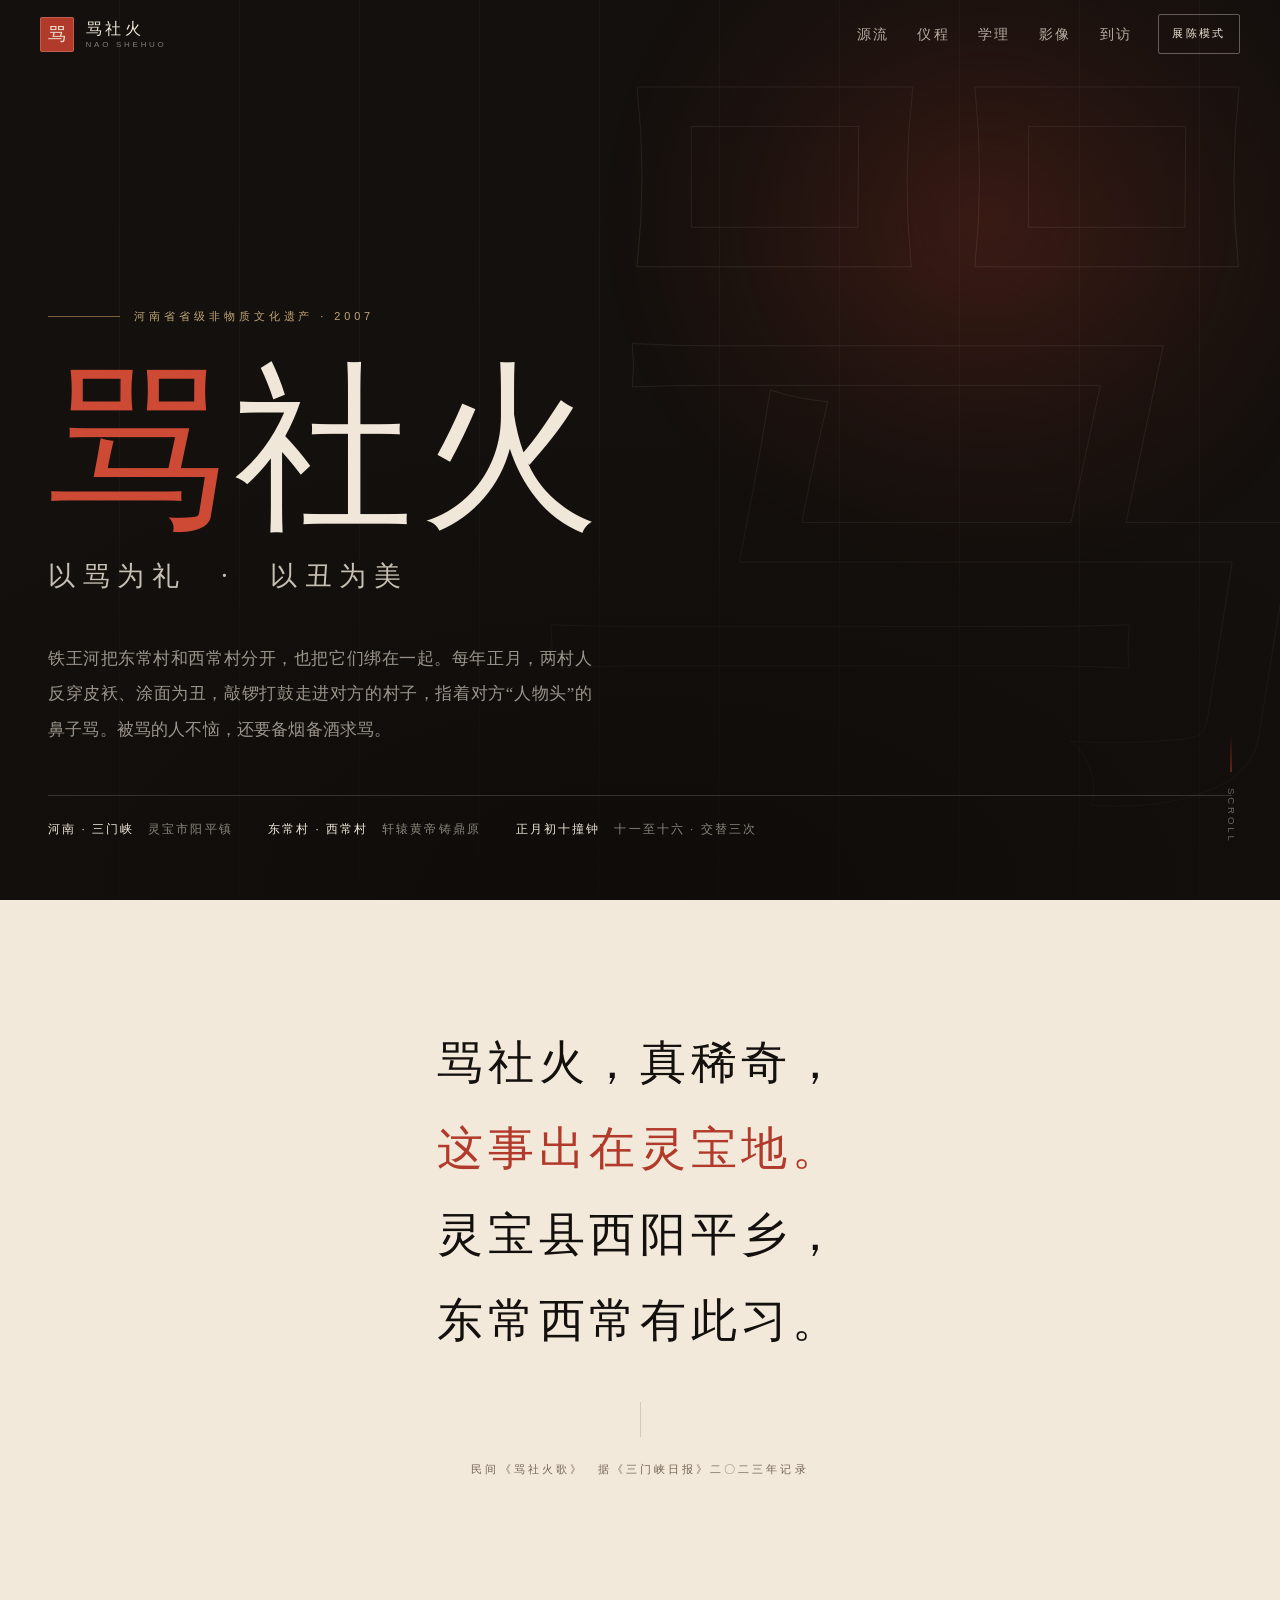
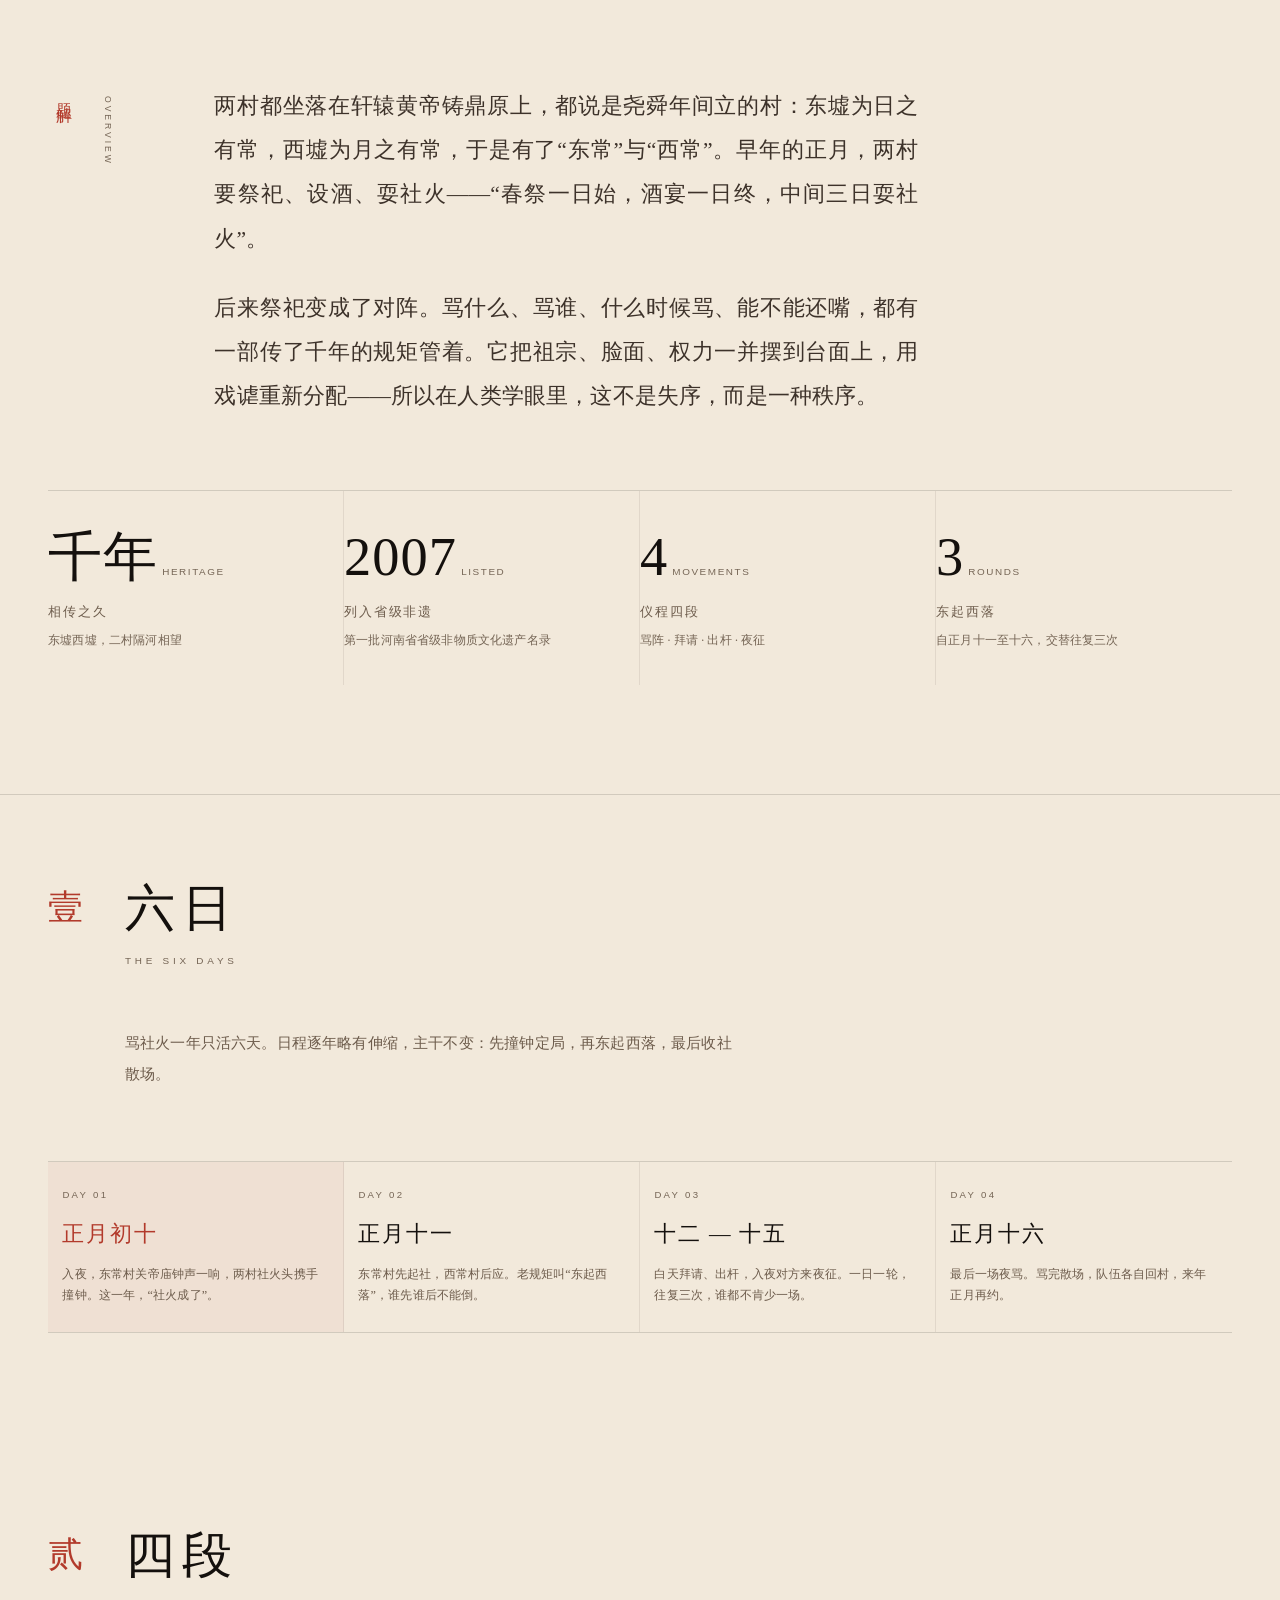
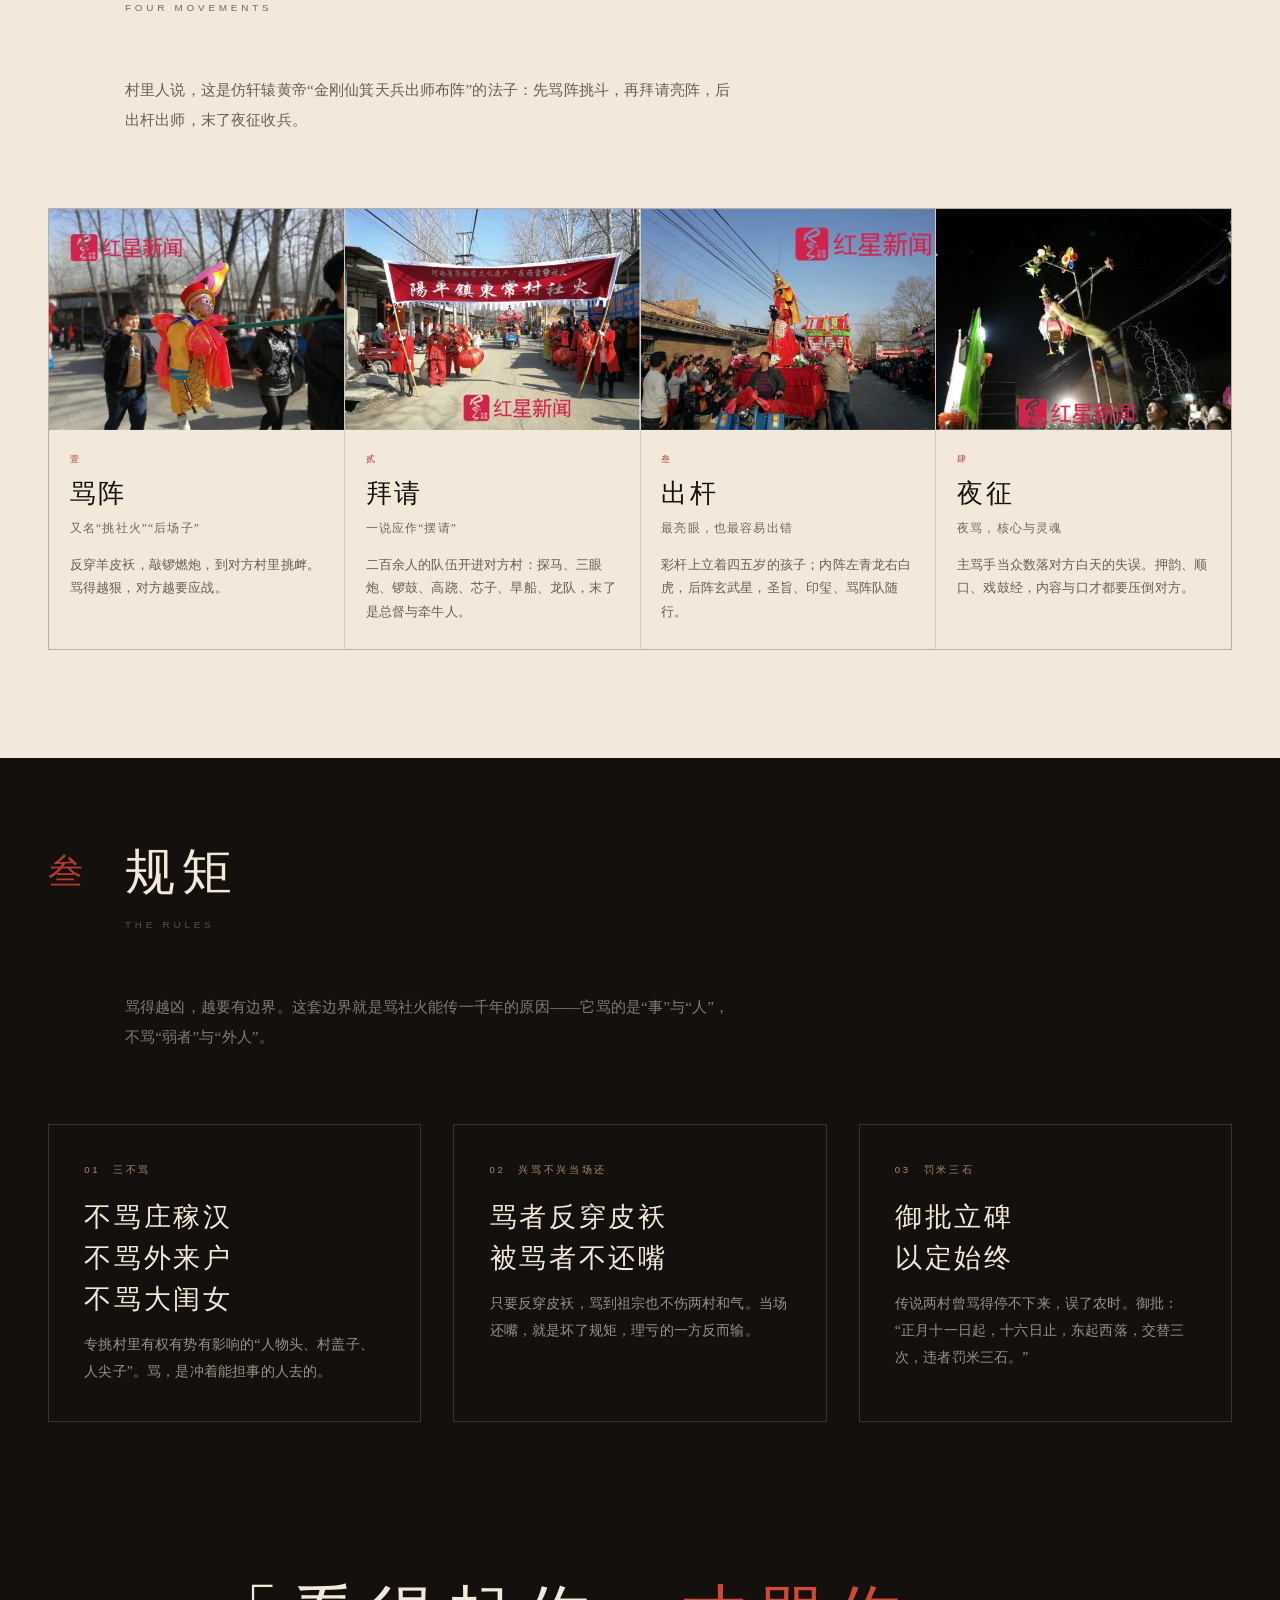
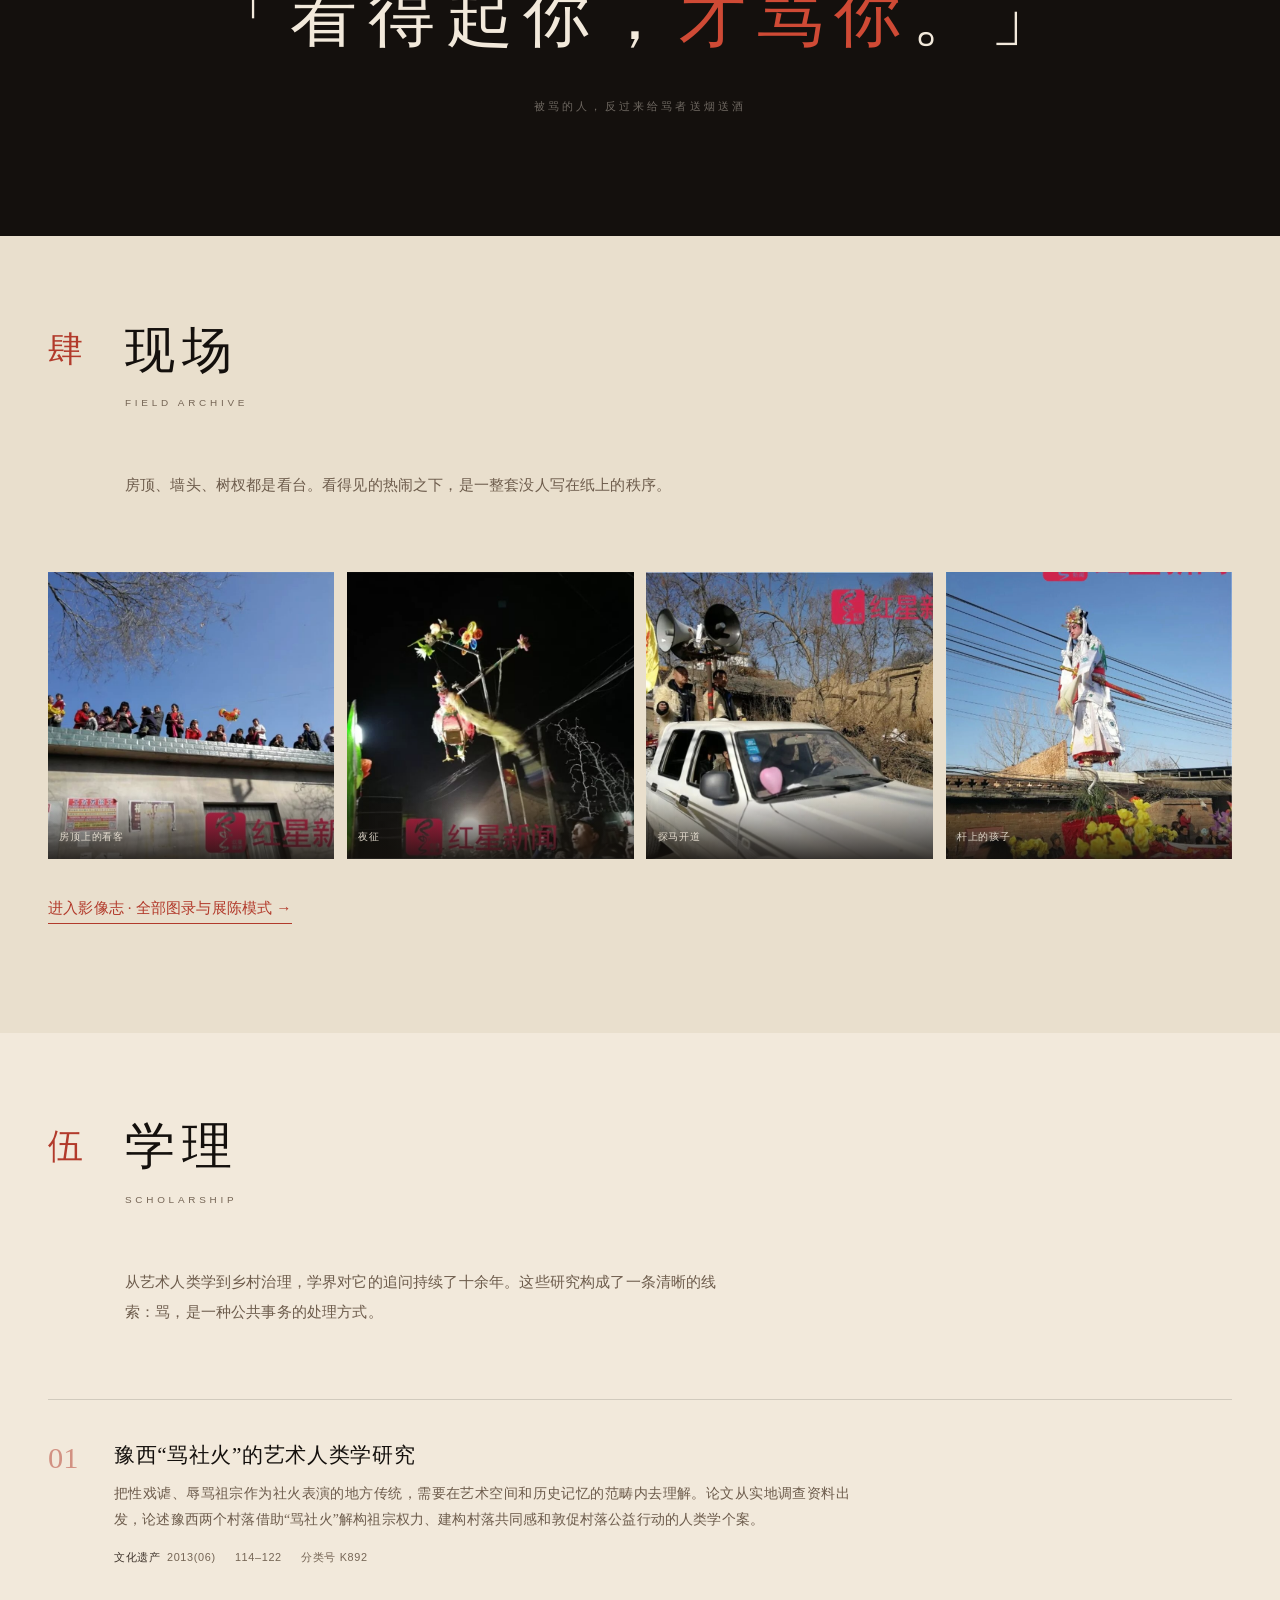
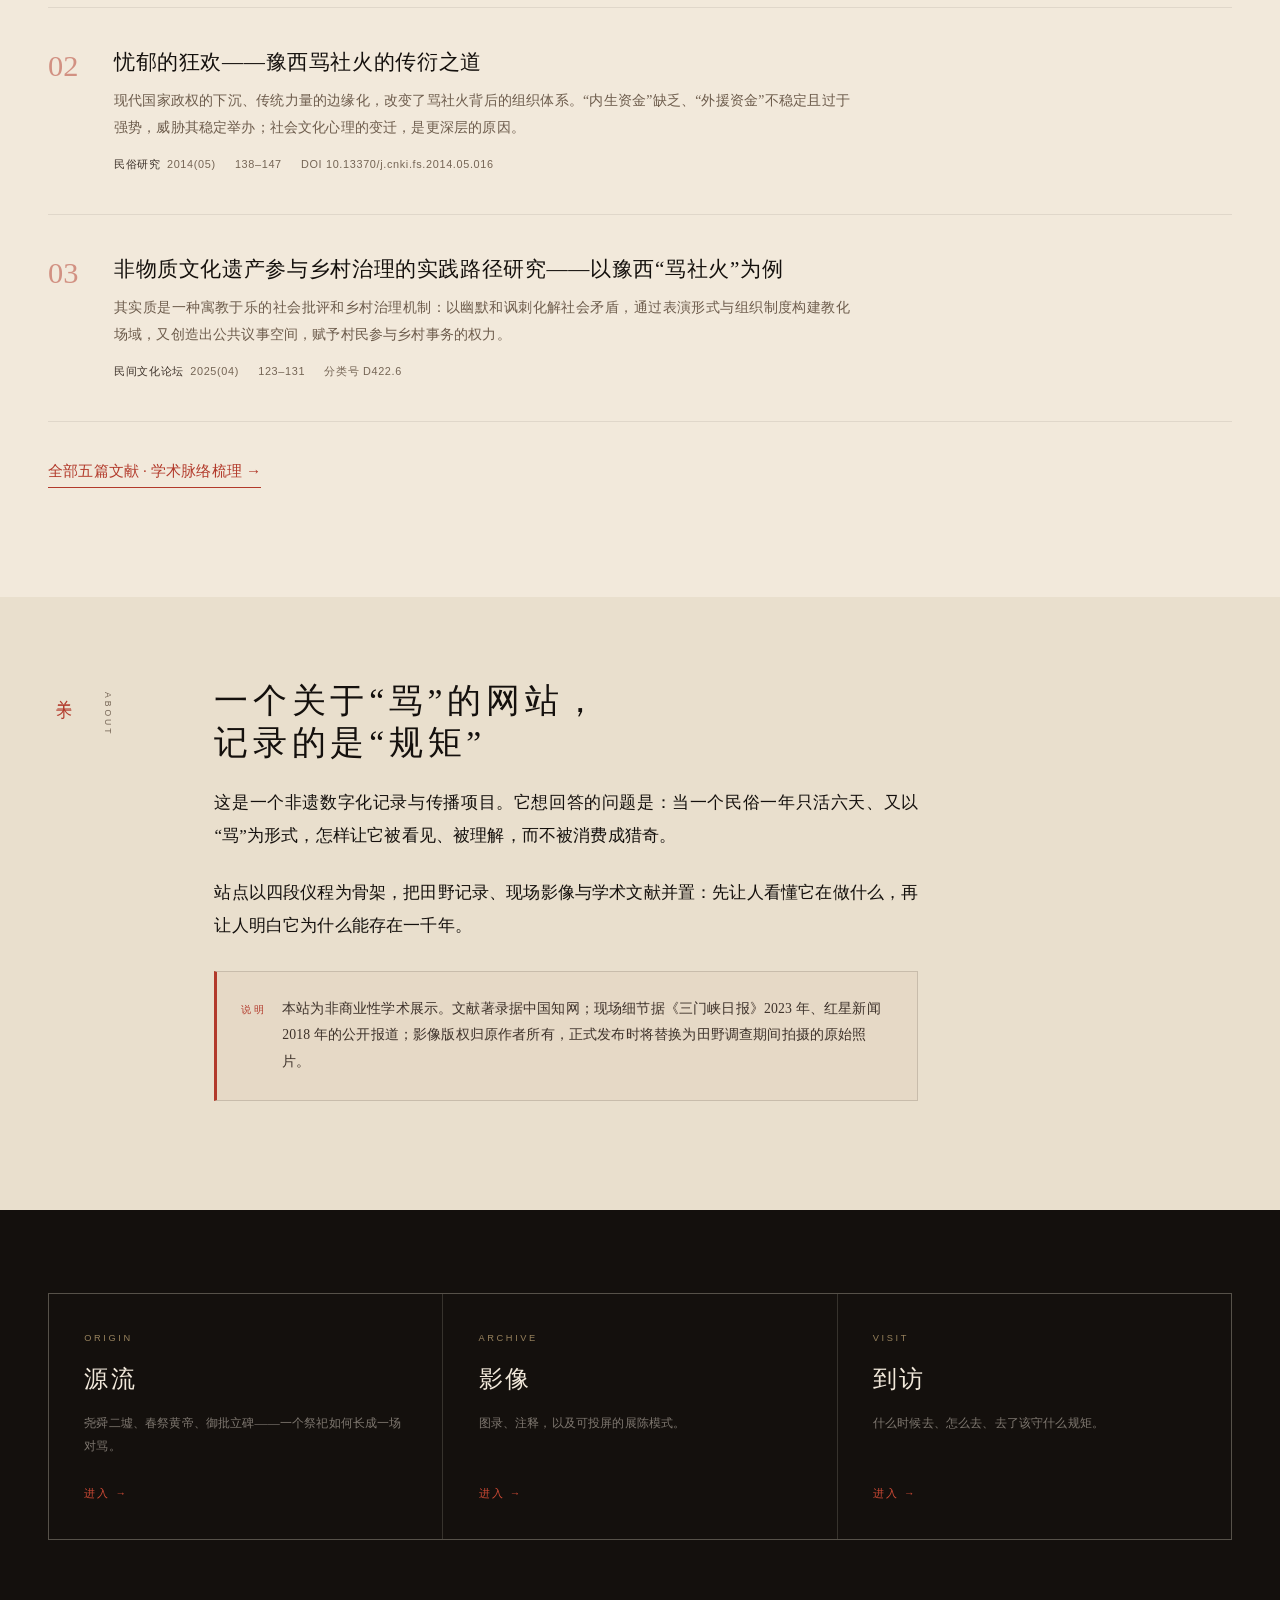
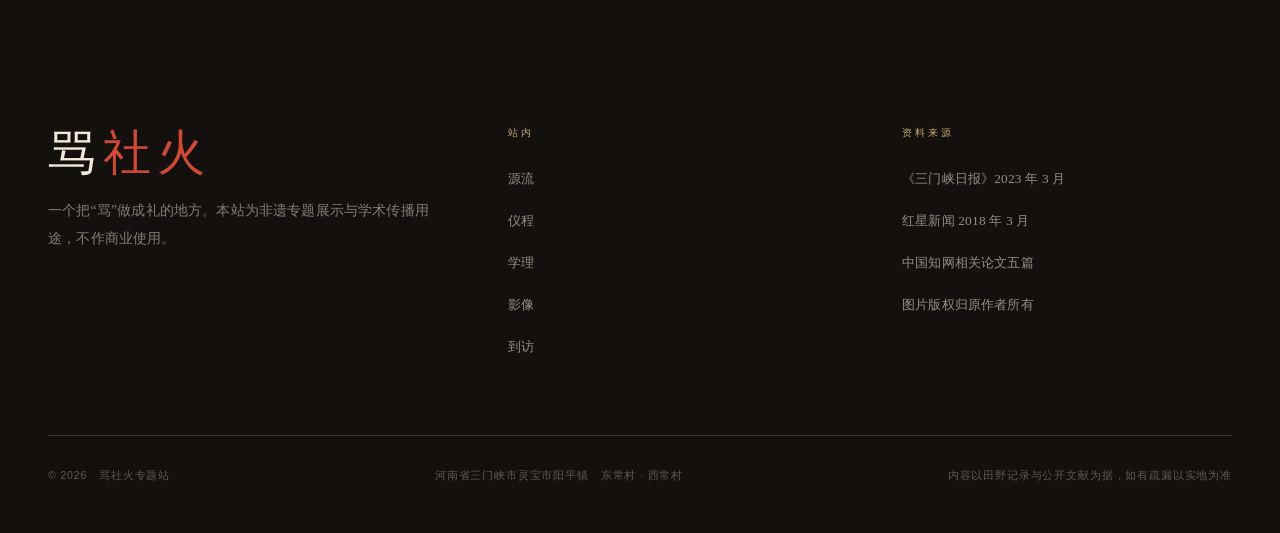
==== index.html @ fbd59116 "初始化：骂社火专题站 六页结构（首页 / 源流 / 仪程 / 学理 / 影像 / 到访）+ 展陈模式（全屏轮播投屏）。 纯静态，无构建依赖，双击 index.html 即可打开。" ====
<!DOCTYPE html>
<html lang="zh-CN">
<head>
<meta charset="UTF-8">
<meta name="viewport" content="width=device-width, initial-scale=1">
<title>骂社火 · 豫西非遗专题　|　河南灵宝　东常村 · 西常村</title>
<meta name="description" content="骂社火，流传于河南省三门峡市灵宝市阳平镇东常村、西常村的元宵社火奇俗，2007 年列入第一批河南省省级非物质文化遗产名录。以骂阵、拜请、出杆、夜征四段仪程，以骂为礼，以丑为美。">
<meta name="keywords" content="骂社火,东西常骂社火,灵宝,三门峡,社火,非物质文化遗产,东常村,西常村">
<link rel="icon" href="data:image/svg+xml,%3Csvg xmlns='http://www.w3.org/2000/svg' viewBox='0 0 64 64'%3E%3Crect width='64' height='64' fill='%23b23a2b'/%3E%3Ctext x='32' y='45' font-size='40' text-anchor='middle' fill='%23f2e9db' font-family='serif'%3E骂%3C/text%3E%3C/svg%3E">
<link rel="stylesheet" href="assets/css/main.css">
</head>
<body>

<div class="progress"></div>

<header class="nav" id="nav">
  <a class="nav__brand" href="index.html" aria-label="骂社火　首页">
    <span class="seal" aria-hidden="true">骂</span>
    <span class="nav__name">骂社火<em>NAO SHEHUO</em></span>
  </a>
  <nav class="nav__links" aria-label="主导航">
    <a href="origin.html">源流</a>
    <a href="ritual.html">仪程</a>
    <a href="research.html">学理</a>
    <a href="gallery.html">影像</a>
    <a href="visit.html">到访</a>
  </nav>
  <button class="nav__exhibit" type="button" data-exhibit-open>展陈模式</button>
  <button class="nav__toggle" type="button" aria-label="打开菜单"><span></span><span></span></button>
</header>

<div class="menu" aria-label="移动导航">
  <a href="index.html">首页<small>HOME</small></a>
  <a href="origin.html">源流<small>ORIGIN</small></a>
  <a href="ritual.html">仪程<small>RITUAL</small></a>
  <a href="research.html">学理<small>RESEARCH</small></a>
  <a href="gallery.html">影像<small>ARCHIVE</small></a>
  <a href="visit.html">到访<small>VISIT</small></a>
</div>

<!-- ==================================== 封面 ==================================== -->
<section class="hero">
  <div class="hero__ghost" aria-hidden="true">骂</div>
  <div class="hero__glow" aria-hidden="true"></div>
  <div class="hero__grain" aria-hidden="true"></div>

  <div class="hero__inner">
    <p class="hero__kicker">河南省省级非物质文化遗产 · 2007</p>
    <h1 class="hero__title"><span>骂</span><span>社火</span></h1>
    <p class="hero__sub">以骂为礼　·　以丑为美</p>
    <p class="hero__desc">铁王河把东常村和西常村分开，也把它们绑在一起。每年正月，两村人反穿皮袄、涂面为丑，敲锣打鼓走进对方的村子，指着对方“人物头”的鼻子骂。被骂的人不恼，还要备烟备酒求骂。</p>
    <div class="hero__meta">
      <span><b>河南 · 三门峡</b>　灵宝市阳平镇</span>
      <span><b>东常村 · 西常村</b>　轩辕黄帝铸鼎原</span>
      <span><b>正月初十撞钟</b>　十一至十六 · 交替三次</span>
    </div>
  </div>

  <div class="hero__scroll" aria-hidden="true">SCROLL</div>
</section>

<!-- ==================================== 题解 ==================================== -->
<section class="section section--tight" aria-label="题解">
  <div class="wrap wrap--narrow">
    <div class="quote" data-reveal>
      <p class="quote__text">
        <span>骂社火，真稀奇，</span>
        <span>这事出在灵宝地。</span>
        <span>灵宝县西阳平乡，</span>
        <span>东常西常有此习。</span>
      </p>
      <p class="quote__src">民间《骂社火歌》　据《三门峡日报》二〇二三年记录</p>
    </div>
  </div>
</section>

<!-- ==================================== 概览 ==================================== -->
<section class="section" aria-labelledby="s-overview">
  <div class="wrap">
    <div class="rail" data-reveal>
      <div class="rail__side">
        <span class="rail__label">题解</span>
        <span class="rail__en">OVERVIEW</span>
      </div>
      <div class="rail__body">
        <p class="lede">两村都坐落在轩辕黄帝铸鼎原上，都说是尧舜年间立的村：东墟为日之有常，西墟为月之有常，于是有了“东常”与“西常”。早年的正月，两村要祭祀、设酒、耍社火——“春祭一日始，酒宴一日终，中间三日耍社火”。</p>
        <p class="lede">后来祭祀变成了对阵。骂什么、骂谁、什么时候骂、能不能还嘴，都有一部传了千年的规矩管着。它把祖宗、脸面、权力一并摆到台面上，用戏谑重新分配——所以在人类学眼里，这不是失序，而是一种秩序。</p>
      </div>
    </div>

    <div class="stats" data-reveal style="margin-top:clamp(3rem,6vw,4.5rem)">
      <div class="stat">
        <p class="stat__num">千年<small>HERITAGE</small></p>
        <p class="stat__label">相传之久</p>
        <p class="stat__note">东墟西墟，二村隔河相望</p>
      </div>
      <div class="stat">
        <p class="stat__num">2007<small>LISTED</small></p>
        <p class="stat__label">列入省级非遗</p>
        <p class="stat__note">第一批河南省省级非物质文化遗产名录</p>
      </div>
      <div class="stat">
        <p class="stat__num">4<small>MOVEMENTS</small></p>
        <p class="stat__label">仪程四段</p>
        <p class="stat__note">骂阵 · 拜请 · 出杆 · 夜征</p>
      </div>
      <div class="stat">
        <p class="stat__num">3<small>ROUNDS</small></p>
        <p class="stat__label">东起西落</p>
        <p class="stat__note">自正月十一至十六，交替往复三次</p>
      </div>
    </div>
  </div>
</section>

<!-- ==================================== 六日 ==================================== -->
<section class="section section--edge" aria-labelledby="s-days">
  <div class="wrap">
    <div class="sec-head" data-reveal>
      <span class="sec-head__num">壹</span>
      <div>
        <h2 class="sec-head__title" id="s-days">六日</h2>
        <p class="sec-head__en">The Six Days</p>
      </div>
      <p class="sec-head__note">骂社火一年只活六天。日程逐年略有伸缩，主干不变：先撞钟定局，再东起西落，最后收社散场。</p>
    </div>

    <div class="days days--4" data-reveal>
      <div class="day day--key">
        <p class="day__idx">DAY 01</p>
        <p class="day__name">正月初十</p>
        <p class="day__txt">入夜，东常村关帝庙钟声一响，两村社火头携手撞钟。这一年，“社火成了”。</p>
      </div>
      <div class="day">
        <p class="day__idx">DAY 02</p>
        <p class="day__name">正月十一</p>
        <p class="day__txt">东常村先起社，西常村后应。老规矩叫“东起西落”，谁先谁后不能倒。</p>
      </div>
      <div class="day">
        <p class="day__idx">DAY 03</p>
        <p class="day__name">十二 — 十五</p>
        <p class="day__txt">白天拜请、出杆，入夜对方来夜征。一日一轮，往复三次，谁都不肯少一场。</p>
      </div>
      <div class="day">
        <p class="day__idx">DAY 04</p>
        <p class="day__name">正月十六</p>
        <p class="day__txt">最后一场夜骂。骂完散场，队伍各自回村，来年正月再约。</p>
      </div>
    </div>
  </div>
</section>

<!-- ==================================== 四段 ==================================== -->
<section class="section" aria-labelledby="s-four">
  <div class="wrap">
    <div class="sec-head" data-reveal>
      <span class="sec-head__num">贰</span>
      <div>
        <h2 class="sec-head__title" id="s-four">四段</h2>
        <p class="sec-head__en">Four Movements</p>
      </div>
      <p class="sec-head__note">村里人说，这是仿轩辕黄帝“金刚仙箕天兵出师布阵”的法子：先骂阵挑斗，再拜请亮阵，后出杆出师，末了夜征收兵。</p>
    </div>

    <div class="four" data-reveal>
      <a class="four__item" href="ritual.html#mazhen">
        <div class="four__media"><img src="assets/img/choujue.jpg" alt="反穿皮袄、扮成丑角的骂阵者" loading="lazy"></div>
        <div class="four__body">
          <p class="four__no">壹</p>
          <p class="four__t">骂阵</p>
          <p class="four__alias">又名“挑社火”“后场子”</p>
          <p class="four__d">反穿羊皮袄，敲锣燃炮，到对方村里挑衅。骂得越狠，对方越要应战。</p>
        </div>
      </a>
      <a class="four__item" href="ritual.html#baiqing">
        <div class="four__media"><img src="assets/img/parade.jpg" alt="举着“阳平镇东常村社火”横幅的拜请队伍" loading="lazy"></div>
        <div class="four__body">
          <p class="four__no">贰</p>
          <p class="four__t">拜请</p>
          <p class="four__alias">一说应作“摆请”</p>
          <p class="four__d">二百余人的队伍开进对方村：探马、三眼炮、锣鼓、高跷、芯子、旱船、龙队，末了是总督与牵牛人。</p>
        </div>
      </a>
      <a class="four__item" href="ritual.html#chugan">
        <div class="four__media"><img src="assets/img/chugan.jpg" alt="彩杆之上的戏装孩童" loading="lazy"></div>
        <div class="four__body">
          <p class="four__no">叁</p>
          <p class="four__t">出杆</p>
          <p class="four__alias">最亮眼，也最容易出错</p>
          <p class="four__d">彩杆上立着四五岁的孩子；内阵左青龙右白虎，后阵玄武星，圣旨、印玺、骂阵队随行。</p>
        </div>
      </a>
      <a class="four__item" href="ritual.html#yezheng">
        <div class="four__media"><img src="assets/img/night.jpg" alt="夜间灯彩与人群" loading="lazy"></div>
        <div class="four__body">
          <p class="four__no">肆</p>
          <p class="four__t">夜征</p>
          <p class="four__alias">夜骂，核心与灵魂</p>
          <p class="four__d">主骂手当众数落对方白天的失误。押韵、顺口、戏鼓经，内容与口才都要压倒对方。</p>
        </div>
      </a>
    </div>
  </div>
</section>

<!-- ==================================== 规矩 ==================================== -->
<section class="section section--ink" aria-labelledby="s-rules">
  <div class="wrap">
    <div class="sec-head" data-reveal>
      <span class="sec-head__num">叁</span>
      <div>
        <h2 class="sec-head__title" id="s-rules">规矩</h2>
        <p class="sec-head__en">The Rules</p>
      </div>
      <p class="sec-head__note">骂得越凶，越要有边界。这套边界就是骂社火能传一千年的原因——它骂的是“事”与“人”，不骂“弱者”与“外人”。</p>
    </div>

    <div class="rules" data-reveal>
      <article class="rule">
        <p class="rule__k">01　三不骂</p>
        <p class="rule__t">不骂庄稼汉<br>不骂外来户<br>不骂大闺女</p>
        <p class="rule__d">专挑村里有权有势有影响的“人物头、村盖子、人尖子”。骂，是冲着能担事的人去的。</p>
      </article>
      <article class="rule">
        <p class="rule__k">02　兴骂不兴当场还</p>
        <p class="rule__t">骂者反穿皮袄<br>被骂者不还嘴</p>
        <p class="rule__d">只要反穿皮袄，骂到祖宗也不伤两村和气。当场还嘴，就是坏了规矩，理亏的一方反而输。</p>
      </article>
      <article class="rule">
        <p class="rule__k">03　罚米三石</p>
        <p class="rule__t">御批立碑<br>以定始终</p>
        <p class="rule__d">传说两村曾骂得停不下来，误了农时。御批：“正月十一日起，十六日止，东起西落，交替三次，违者罚米三石。”</p>
      </article>
    </div>
  </div>
</section>

<!-- ==================================== 引语 ==================================== -->
<section class="section section--ink section--tight" aria-label="引语" style="padding-top:0">
  <div class="wrap">
    <div class="pull" data-reveal>
      <p class="pull__t">「看得起你，<em>才骂你</em>。」</p>
      <p class="pull__s">被骂的人，反过来给骂者送烟送酒</p>
    </div>
  </div>
</section>

<!-- ==================================== 影像 ==================================== -->
<section class="section section--paper2" aria-labelledby="s-images">
  <div class="wrap">
    <div class="sec-head" data-reveal>
      <span class="sec-head__num">肆</span>
      <div>
        <h2 class="sec-head__title" id="s-images">现场</h2>
        <p class="sec-head__en">Field Archive</p>
      </div>
      <p class="sec-head__note">房顶、墙头、树杈都是看台。看得见的热闹之下，是一整套没人写在纸上的秩序。</p>
    </div>

    <div class="strip" data-reveal>
      <figure>
        <img src="assets/img/roof.jpg" alt="房顶上站满看社火的村民" loading="lazy">
        <figcaption>房顶上的看客</figcaption>
      </figure>
      <figure>
        <img src="assets/img/night.jpg" alt="夜征现场的灯彩" loading="lazy">
        <figcaption>夜征</figcaption>
      </figure>
      <figure>
        <img src="assets/img/tanma.jpg" alt="探马开道" loading="lazy">
        <figcaption>探马开道</figcaption>
      </figure>
      <figure>
        <img src="assets/img/pole.jpg" alt="杆顶的戏装孩童" loading="lazy">
        <figcaption>杆上的孩子</figcaption>
      </figure>
    </div>

    <p style="margin-top:2rem" data-reveal><a class="tlink" href="gallery.html">进入影像志 · 全部图录与展陈模式 →</a></p>
  </div>
</section>

<!-- ==================================== 学理 ==================================== -->
<section class="section" aria-labelledby="s-papers">
  <div class="wrap">
    <div class="sec-head" data-reveal>
      <span class="sec-head__num">伍</span>
      <div>
        <h2 class="sec-head__title" id="s-papers">学理</h2>
        <p class="sec-head__en">Scholarship</p>
      </div>
      <p class="sec-head__note">从艺术人类学到乡村治理，学界对它的追问持续了十余年。这些研究构成了一条清晰的线索：骂，是一种公共事务的处理方式。</p>
    </div>

    <div class="papers" data-reveal>
      <article class="paper">
        <p class="paper__no">01</p>
        <div>
          <h3 class="paper__title">豫西“骂社火”的艺术人类学研究</h3>
          <p class="paper__abs">把性戏谑、辱骂祖宗作为社火表演的地方传统，需要在艺术空间和历史记忆的范畴内去理解。论文从实地调查资料出发，论述豫西两个村落借助“骂社火”解构祖宗权力、建构村落共同感和敦促村落公益行动的人类学个案。</p>
          <p class="paper__meta"><span><b>文化遗产</b> 2013(06)</span><span>114–122</span><span>分类号 K892</span></p>
        </div>
      </article>
      <article class="paper">
        <p class="paper__no">02</p>
        <div>
          <h3 class="paper__title">忧郁的狂欢——豫西骂社火的传衍之道</h3>
          <p class="paper__abs">现代国家政权的下沉、传统力量的边缘化，改变了骂社火背后的组织体系。“内生资金”缺乏、“外援资金”不稳定且过于强势，威胁其稳定举办；社会文化心理的变迁，是更深层的原因。</p>
          <p class="paper__meta"><span><b>民俗研究</b> 2014(05)</span><span>138–147</span><span>DOI 10.13370/j.cnki.fs.2014.05.016</span></p>
        </div>
      </article>
      <article class="paper">
        <p class="paper__no">03</p>
        <div>
          <h3 class="paper__title">非物质文化遗产参与乡村治理的实践路径研究——以豫西“骂社火”为例</h3>
          <p class="paper__abs">其实质是一种寓教于乐的社会批评和乡村治理机制：以幽默和讽刺化解社会矛盾，通过表演形式与组织制度构建教化场域，又创造出公共议事空间，赋予村民参与乡村事务的权力。</p>
          <p class="paper__meta"><span><b>民间文化论坛</b> 2025(04)</span><span>123–131</span><span>分类号 D422.6</span></p>
        </div>
      </article>
    </div>

    <p style="margin-top:2rem" data-reveal><a class="tlink" href="research.html">全部五篇文献 · 学术脉络梳理 →</a></p>
  </div>
</section>

<!-- ==================================== 关于 ==================================== -->
<section class="section section--paper2" aria-labelledby="s-about">
  <div class="wrap">
    <div class="rail" data-reveal>
      <div class="rail__side">
        <span class="rail__label">关于</span>
        <span class="rail__en">ABOUT</span>
      </div>
      <div class="rail__body">
        <h2 class="sec-head__title" id="s-about" style="font-size:clamp(1.5rem,3vw,2.1rem);margin-bottom:1.4rem">一个关于“骂”的网站，<br>记录的是“规矩”</h2>
        <div class="prose">
          <p>这是一个非遗数字化记录与传播项目。它想回答的问题是：当一个民俗一年只活六天、又以“骂”为形式，怎样让它被看见、被理解，而不被消费成猎奇。</p>
          <p>站点以四段仪程为骨架，把田野记录、现场影像与学术文献并置：先让人看懂它在做什么，再让人明白它为什么能存在一千年。</p>
          <!-- 在此补充：学校 / 团队 / 指导教师 / 田野时间与地点 -->
        </div>
        <div class="notice" style="margin-top:1.8rem">
          <p class="notice__t">说明</p>
          <p class="notice__d">本站为非商业性学术展示。文献著录据中国知网；现场细节据《三门峡日报》2023 年、红星新闻 2018 年的公开报道；影像版权归原作者所有，正式发布时将替换为田野调查期间拍摄的原始照片。</p>
        </div>
      </div>
    </div>
  </div>
</section>

<!-- ==================================== 入口 ==================================== -->
<section class="section section--ink section--tight" aria-label="更多">
  <div class="wrap">
    <div class="entries" data-reveal>
      <a class="entry" href="origin.html">
        <p class="entry__k">ORIGIN</p>
        <p class="entry__t">源流</p>
        <p class="entry__d">尧舜二墟、春祭黄帝、御批立碑——一个祭祀如何长成一场对骂。</p>
        <p class="entry__arrow">进入 →</p>
      </a>
      <a class="entry" href="gallery.html">
        <p class="entry__k">ARCHIVE</p>
        <p class="entry__t">影像</p>
        <p class="entry__d">图录、注释，以及可投屏的展陈模式。</p>
        <p class="entry__arrow">进入 →</p>
      </a>
      <a class="entry" href="visit.html">
        <p class="entry__k">VISIT</p>
        <p class="entry__t">到访</p>
        <p class="entry__d">什么时候去、怎么去、去了该守什么规矩。</p>
        <p class="entry__arrow">进入 →</p>
      </a>
    </div>
  </div>
</section>

<!-- ==================================== 页脚 ==================================== -->
<footer class="footer">
  <div class="wrap">
    <div class="footer__top">
      <div class="footer__brand-col">
        <p class="footer__brand">骂<em>社火</em></p>
        <p class="footer__slogan">一个把“骂”做成礼的地方。本站为非遗专题展示与学术传播用途，不作商业使用。</p>
      </div>
      <div>
        <h4>站内</h4>
        <ul>
          <li><a href="origin.html">源流</a></li>
          <li><a href="ritual.html">仪程</a></li>
          <li><a href="research.html">学理</a></li>
          <li><a href="gallery.html">影像</a></li>
          <li><a href="visit.html">到访</a></li>
        </ul>
      </div>
      <div>
        <h4>资料来源</h4>
        <ul>
          <li><span>《三门峡日报》2023 年 3 月</span></li>
          <li><span>红星新闻 2018 年 3 月</span></li>
          <li><span>中国知网相关论文五篇</span></li>
          <li><span>图片版权归原作者所有</span></li>
        </ul>
      </div>
    </div>
    <div class="footer__bottom">
      <span>© <span data-year>2026</span>　骂社火专题站</span>
      <span>河南省三门峡市灵宝市阳平镇　东常村 · 西常村</span>
      <span>内容以田野记录与公开文献为据，如有疏漏以实地为准</span>
    </div>
  </div>
</footer>

<!-- ==================================== 灯箱 / 展陈 ==================================== -->
<div class="lightbox" role="dialog" aria-modal="true" aria-label="图片查看">
  <button class="lightbox__close" type="button">关闭 ESC</button>
  <button class="lightbox__nav lightbox__nav--prev" type="button" aria-label="上一张">‹</button>
  <div>
    <img class="lightbox__img" src="" alt="">
    <p class="lightbox__cap"></p>
  </div>
  <button class="lightbox__nav lightbox__nav--next" type="button" aria-label="下一张">›</button>
</div>

<div class="exhibit" role="dialog" aria-modal="true" aria-label="展陈模式">
  <div class="exhibit__stage">
    <div class="exhibit__shade"></div>
    <div class="exhibit__body">
      <p class="exhibit__no">影像档案</p>
      <p class="exhibit__cap"></p>
      <p class="exhibit__sub"></p>
    </div>
    <div class="exhibit__bar"><i></i></div>
  </div>
  <div class="exhibit__brand"><span class="seal" aria-hidden="true">骂</span>骂社火 · 展陈模式</div>
  <div class="exhibit__hint">
    <span>← → 切换　空格 暂停　ESC 退出</span>
    <button type="button" data-exhibit-close>退出</button>
  </div>
</div>

<script src="assets/js/exhibit-data.js"></script>
<script src="assets/js/main.js"></script>
</body>
</html>
---- assets/css/main.css ----
/* ==========================================================================
   骂社火 · 专题站
   设计系统：宣纸 / 墨 / 朱砂
   ========================================================================== */

:root{
  --ink:        #14100d;
  --ink-2:      #1d1713;
  --ink-3:      #2a221c;
  --ink-soft:   #3d322a;

  --paper:      #f2e9db;
  --paper-2:    #e9dfcd;
  --paper-3:    #dfd3bf;

  --red:        #b23a2b;
  --red-2:      #cf4a35;
  --red-deep:   #7e251a;

  --gold:       #a8874e;
  --gold-soft:  #c3a878;

  --muted:      #6d5c4c;
  --muted-2:    #756555;

  --line:       rgba(20,16,13,.14);
  --line-2:     rgba(20,16,13,.08);
  --line-inv:   rgba(242,233,219,.16);

  --serif: "Songti SC","STSong","Noto Serif SC","Source Han Serif SC","SimSun",serif;
  --kai:   "Kaiti SC","STKaiti","KaiTi","楷体",var(--serif);
  --sans:  "PingFang SC","Hiragino Sans GB","Microsoft YaHei","Noto Sans SC",sans-serif;

  --fs-body: 1.0625rem;
  --fs-small: .875rem;
  --fs-tiny: .75rem;

  --pad: clamp(1.25rem, 5vw, 3rem);
  --sec-y: clamp(4.2rem, 8.5vw, 7.2rem);
  --container: 1200px;

  --ease: cubic-bezier(.22,.61,.36,1);
}

*,*::before,*::after{ box-sizing:border-box; }

html{
  -webkit-text-size-adjust:100%;
  scroll-behavior:smooth;
}

body{
  margin:0;
  background:var(--paper);
  color:var(--ink);
  font-family:var(--serif);
  font-size:var(--fs-body);
  line-height:1.95;
  letter-spacing:.01em;
  -webkit-font-smoothing:antialiased;
  overflow-x:hidden;
}

body.is-locked{ overflow:hidden; }

img{ max-width:100%; display:block; }
[id]{ scroll-margin-top:5.5rem; }
a{ color:inherit; text-decoration:none; }
button{ font:inherit; color:inherit; background:none; border:0; cursor:pointer; }
h1,h2,h3,h4,p,figure,blockquote,dl,dd{ margin:0; }
ul,ol{ margin:0; padding:0; list-style:none; }

::selection{ background:var(--red); color:#fff; }

/* 键盘焦点 --------------------------------------------------------------- */
:focus{ outline:none; }
:focus-visible{
  outline:2px solid var(--red-2);
  outline-offset:3px;
  border-radius:2px;
}
.section--ink :focus-visible,
.hero :focus-visible,
.pagehead :focus-visible,
.footer :focus-visible,
.exhibit :focus-visible{ outline-color:var(--gold-soft); }

/* 纸张颗粒 --------------------------------------------------------------- */
body::before{
  content:"";
  position:fixed;
  inset:0;
  z-index:1;
  pointer-events:none;
  opacity:.055;
  mix-blend-mode:multiply;
  background-image:url("data:image/svg+xml,%3Csvg xmlns='http://www.w3.org/2000/svg' width='260' height='260'%3E%3Cfilter id='n'%3E%3CfeTurbulence type='fractalNoise' baseFrequency='.85' numOctaves='4' stitchTiles='stitch'/%3E%3C/filter%3E%3Crect width='260' height='260' filter='url(%23n)'/%3E%3C/svg%3E");
}

/* 滚动进度 ---------------------------------------------------------------- */
.progress{
  position:fixed; left:0; top:0; height:2px; width:0;
  background:var(--red); z-index:120;
  transition:width .1s linear;
}

/* 通用容器 ---------------------------------------------------------------- */
.wrap{
  width:min(var(--container), 100% - var(--pad) * 2);
  margin-inline:auto;
  position:relative;
  z-index:2;
}

.wrap--narrow{ width:min(760px, 100% - var(--pad) * 2); }

/* 段落与链接 -------------------------------------------------------------- */
.lede{
  font-size:clamp(1.1rem, 1.8vw, 1.35rem);
  line-height:2.05;
  color:var(--ink-soft);
  text-align:justify;
}
.prose p{ margin-bottom:1.35em; text-align:justify; }
.prose p:last-child{ margin-bottom:0; }
.prose strong{ font-weight:700; color:var(--ink); }
.prose em{ font-style:normal; color:var(--red); font-weight:600; }

.tlink{
  position:relative;
  display:inline-block;
  padding-bottom:.15em;
  color:var(--red);
  font-size:.95rem;
}
.tlink::after{
  content:"";
  position:absolute; left:0; right:0; bottom:0;
  height:1px; background:currentColor;
  transform:scaleX(1); transform-origin:right;
  transition:transform .35s var(--ease);
}
.tlink:hover::after{ transform:scaleX(0); }

/* ============================ 顶部导航 ============================ */
.nav{
  position:fixed; inset:0 0 auto 0;
  z-index:100;
  display:flex; align-items:center; gap:clamp(.75rem,2vw,2rem);
  padding:.9rem clamp(1rem,4vw,2.5rem);
  color:var(--paper);
  transition:background .45s var(--ease), padding .45s var(--ease), border-color .45s;
  border-bottom:1px solid transparent;
}
.nav.is-solid{
  background:rgba(20,16,13,.93);
  backdrop-filter:blur(14px) saturate(1.1);
  padding-top:.55rem; padding-bottom:.55rem;
  border-bottom-color:var(--line-inv);
}
.nav__brand{ display:flex; align-items:center; gap:.7rem; margin-right:auto; }
.seal{
  display:grid; place-items:center;
  width:2.15rem; height:2.15rem;
  background:var(--red);
  color:var(--paper);
  font-family:var(--kai);
  font-size:1.15rem;
  line-height:1;
  border-radius:2px;
  box-shadow:inset 0 0 0 1px rgba(255,255,255,.18);
  flex:none;
}
.nav__name{
  font-size:1rem; letter-spacing:.22em; line-height:1.2;
}
.nav__name em{
  display:block;
  font-family:var(--sans); font-style:normal;
  font-size:.5rem; letter-spacing:.34em;
  opacity:.5; margin-top:.28em;
}
.nav__links{ display:flex; gap:clamp(.9rem,2.2vw,2rem); }
.nav__links a{
  font-size:.9rem; letter-spacing:.16em;
  opacity:.72;
  transition:opacity .3s, color .3s;
  padding:.35rem 0;
}
.nav__links a:hover,
.nav__links a.is-active{ opacity:1; color:var(--gold-soft); }

.nav__exhibit{
  font-family:var(--sans);
  font-size:.7rem; letter-spacing:.2em;
  border:1px solid rgba(242,233,219,.35);
  padding:.5rem .85rem;
  border-radius:2px;
  transition:background .3s, border-color .3s, color .3s;
  white-space:nowrap;
}
.nav__exhibit:hover{ background:var(--red); border-color:var(--red); }

.nav__toggle{
  display:none;
  width:2.6rem; height:2.6rem;
  position:relative;
  margin-left:-.4rem;
}
.nav__toggle span{
  position:absolute; left:50%; translate:-50% 0;
  width:22px; height:1px; background:currentColor;
  transition:.35s var(--ease);
}
.nav__toggle span:nth-child(1){ top:calc(50% - 5px); }
.nav__toggle span:nth-child(2){ top:calc(50% + 5px); }
body.menu-open .nav__toggle span:nth-child(1){ top:50%; rotate:45deg; }
body.menu-open .nav__toggle span:nth-child(2){ top:50%; rotate:-45deg; }

/* 移动菜单 */
.menu{
  position:fixed; inset:0; z-index:99;
  background:var(--ink);
  color:var(--paper);
  display:grid; align-content:center;
  padding:6rem var(--pad) 3rem;
  clip-path:inset(0 0 100% 0);
  transition:clip-path .6s var(--ease);
}
body.menu-open .menu{ clip-path:inset(0 0 0 0); }
.menu a{
  display:flex; align-items:baseline; justify-content:space-between;
  padding:1.1rem 0;
  border-bottom:1px solid var(--line-inv);
  font-size:1.5rem; letter-spacing:.1em;
  opacity:0; transform:translateY(14px);
  transition:opacity .5s var(--ease), transform .5s var(--ease);
}
.menu a small{
  font-family:var(--sans); font-size:.6rem; letter-spacing:.3em; opacity:.4;
}
body.menu-open .menu a{ opacity:1; transform:none; }
body.menu-open .menu a:nth-child(1){ transition-delay:.12s; }
body.menu-open .menu a:nth-child(2){ transition-delay:.17s; }
body.menu-open .menu a:nth-child(3){ transition-delay:.22s; }
body.menu-open .menu a:nth-child(4){ transition-delay:.27s; }
body.menu-open .menu a:nth-child(5){ transition-delay:.32s; }
body.menu-open .menu a:nth-child(6){ transition-delay:.37s; }

/* ============================ 首页封面 ============================ */
.hero{
  position:relative;
  min-height:100svh;
  background:var(--ink);
  color:var(--paper);
  display:flex;
  flex-direction:column;
  justify-content:flex-end;
  padding:8rem 0 clamp(2rem,5vw,3.5rem);
  overflow:hidden;
  isolation:isolate;
}

/* 巨字底纹 */
.hero__ghost{
  position:absolute;
  right:-4vw; top:50%;
  translate:0 -52%;
  font-family:var(--kai);
  font-size:clamp(26rem, 62vw, 52rem);
  line-height:.8;
  color:transparent;
  -webkit-text-stroke:1px rgba(242,233,219,.09);
  z-index:-1;
  user-select:none;
  pointer-events:none;
}
.hero__glow{
  position:absolute; z-index:-2;
  width:62vw; height:62vw; max-width:820px; max-height:820px;
  right:-8vw; top:-14vw;
  background:radial-gradient(circle, rgba(178,58,43,.26), rgba(178,58,43,.06) 45%, transparent 66%);
  filter:blur(20px);
}
.hero__grain{
  position:absolute; inset:0; z-index:-1;
  background:
    radial-gradient(120% 90% at 50% 100%, rgba(10,8,6,.55) 0%, transparent 60%),
    linear-gradient(180deg, rgba(20,16,13,.35) 0%, rgba(20,16,13,0) 30%, rgba(20,16,13,.7) 100%),
    repeating-linear-gradient(90deg, transparent 0 119px, rgba(242,233,219,.035) 119px 120px);
  pointer-events:none;
}

.hero__inner{ width:min(var(--container), 100% - var(--pad)*2); margin-inline:auto; }

.hero__kicker{
  display:flex; align-items:center; gap:.9rem;
  font-family:var(--sans);
  font-size:.68rem; letter-spacing:.36em;
  color:var(--gold-soft);
  margin-bottom:clamp(1.5rem,4vw,2.5rem);
}
.hero__kicker::before{
  content:""; width:clamp(2rem,6vw,4.5rem); height:1px; background:var(--gold);
  opacity:.7;
}

.hero__title{
  font-family:var(--kai);
  font-size:clamp(4.5rem, 14vw, 11.5rem);
  line-height:.92;
  letter-spacing:.04em;
  margin-bottom:1.1rem;
  font-weight:400;
}
.hero__title span{ display:inline-block; }
.hero__title span:nth-child(1){ color:var(--red-2); }

.hero__sub{
  font-family:var(--kai);
  font-size:clamp(1.1rem,2.4vw,1.7rem);
  letter-spacing:.28em;
  color:rgba(242,233,219,.82);
  margin-bottom:clamp(1.6rem,4vw,2.4rem);
}

.hero__desc{
  max-width:34rem;
  font-size:clamp(.95rem,1.5vw,1.05rem);
  line-height:2.1;
  color:rgba(242,233,219,.62);
  text-align:justify;
  margin-bottom:clamp(2rem,5vw,3rem);
}

.hero__meta{
  display:flex; flex-wrap:wrap; gap:.6rem 2.2rem;
  padding-top:1.4rem;
  border-top:1px solid var(--line-inv);
  font-family:var(--sans);
  font-size:.72rem; letter-spacing:.18em;
  color:rgba(242,233,219,.55);
  padding-bottom:.2rem;
}
.hero__meta b{ color:var(--paper); font-weight:500; }

.hero__scroll{
  position:absolute; right:clamp(1rem,4vw,2.5rem); bottom:clamp(2rem,5vw,3.5rem);
  font-family:var(--sans); font-size:.6rem; letter-spacing:.3em;
  writing-mode:vertical-rl;
  color:rgba(242,233,219,.4);
  display:flex; align-items:center; gap:.8rem;
}
.hero__scroll::after{
  content:""; position:absolute; left:50%; translate:-50% 0; top:-3.4rem;
  width:1px; height:2.4rem;
  background:linear-gradient(transparent, var(--red));
  animation:scrollLine 2.4s var(--ease) infinite;
}
@keyframes scrollLine{
  0%{ transform:scaleY(0); transform-origin:top; }
  45%{ transform:scaleY(1); transform-origin:top; }
  55%{ transform:scaleY(1); transform-origin:bottom; }
  100%{ transform:scaleY(0); transform-origin:bottom; }
}

/* ============================ 章节标题 ============================ */
.section{ padding-block:var(--sec-y); position:relative; }
.section--tight{ padding-block:clamp(3.5rem,7vw,5.5rem); }
.section--ink{ background:var(--ink); color:var(--paper); }
.section--ink .lede{ color:rgba(242,233,219,.72); }
.section--paper2{ background:var(--paper-2); }
.section--edge{ border-top:1px solid var(--line); }
.section + .section{ padding-top:clamp(3.2rem,6.5vw,5.4rem); }

.sec-head{
  display:grid;
  grid-template-columns:auto 1fr;
  gap:clamp(1rem,3vw,2.5rem);
  align-items:start;
  margin-bottom:clamp(2.5rem,6vw,4.5rem);
}
.sec-head__num{
  font-family:var(--kai);
  font-size:clamp(1.6rem,3vw,2.2rem);
  color:var(--red);
  line-height:1;
  padding-top:.35em;
  letter-spacing:.1em;
}
.sec-head__title{
  font-size:clamp(1.9rem,4.2vw,3.1rem);
  font-weight:400;
  letter-spacing:.14em;
  line-height:1.25;
}
.sec-head__en{
  font-family:var(--sans);
  font-size:.62rem; letter-spacing:.38em;
  color:var(--muted-2);
  margin-top:.7rem;
  text-transform:uppercase;
}
.sec-head__note{
  grid-column:2;
  max-width:38rem;
  margin-top:1.2rem;
  font-size:.95rem;
  color:var(--muted);
  line-height:2;
}
.section--ink .sec-head__note{ color:rgba(242,233,219,.5); }
.section--ink .sec-head__en{ color:rgba(242,233,219,.3); }

/* ============================ 竖排侧标 ============================ */
.rail{
  display:grid;
  grid-template-columns:clamp(4.5rem,9vw,8rem) 1fr;
  gap:clamp(1.2rem,4vw,4rem);
  align-items:start;
}
.rail__side{
  display:flex; align-items:flex-start; gap:clamp(.6rem,1.5vw,1.2rem);
  padding-top:.4rem;
}
.rail__label{
  writing-mode:vertical-rl;
  font-family:var(--kai);
  font-size:1.02rem;
  letter-spacing:.32em;
  color:var(--red);
}
.rail__en{
  writing-mode:vertical-rl;
  font-family:var(--sans);
  font-size:.54rem;
  letter-spacing:.34em;
  color:var(--muted-2);
  padding-top:.35rem;
}
.rail__body{ max-width:44rem; }
.rail__body .lede + .lede{ margin-top:1.15em; }

.section--ink .rail__en{ color:rgba(242,233,219,.3); }

@media (max-width:820px){
  .rail{ grid-template-columns:1fr; gap:1.2rem; }
  .rail__side{ flex-direction:row; align-items:center; }
  .rail__label, .rail__en{ writing-mode:horizontal-tb; }
  .rail__label{ font-size:.9rem; letter-spacing:.3em; }
}

/* ============================ 引文 ============================ */
.quote{
  text-align:center;
  padding-block:clamp(1rem,3vw,2rem);
}
.quote__text{
  font-family:var(--kai);
  font-size:clamp(1.5rem,4vw,2.9rem);
  line-height:1.85;
  letter-spacing:.1em;
  color:var(--ink);
}
.quote__text span{ display:block; }
.quote__text span:nth-child(2){ color:var(--red); }
.quote__src{
  margin-top:clamp(1.6rem,4vw,2.4rem);
  font-family:var(--sans);
  font-size:.68rem; letter-spacing:.28em;
  color:var(--muted-2);
}
.quote__src::before{
  content:""; display:block; width:1px; height:2.2rem;
  background:var(--line); margin:0 auto 1.4rem;
}

/* ============================ 数字 ============================ */
.stats{
  display:grid;
  grid-template-columns:repeat(4,1fr);
  border-top:1px solid var(--line);
}
.stat{
  padding:clamp(1.5rem,3vw,2.4rem) clamp(.8rem,2vw,1.5rem) clamp(1.5rem,3vw,2.2rem) 0;
  border-right:1px solid var(--line-2);
}
.stat:last-child{ border-right:0; }
.stat__num{
  font-family:var(--serif);
  font-size:clamp(2.2rem,4.4vw,3.4rem);
  line-height:1;
  font-weight:400;
  letter-spacing:.02em;
  display:flex; align-items:baseline; gap:.25rem;
}
.stat__num small{
  font-family:var(--sans);
  font-size:.62rem; letter-spacing:.16em;
  color:var(--muted-2);
}
.stat__label{
  margin-top:.9rem;
  font-size:.82rem;
  letter-spacing:.14em;
  color:var(--muted);
}
.stat__note{
  margin-top:.35rem;
  font-size:.74rem;
  line-height:1.7;
  color:var(--muted-2);
}
.section--ink .stats{ border-color:var(--line-inv); }
.section--ink .stat{ border-color:var(--line-inv); }
.section--ink .stat__label{ color:rgba(242,233,219,.55); }
.section--ink .stat__note{ color:rgba(242,233,219,.32); }
.section--ink .stat__num{ color:var(--paper); }
.section--ink .stat__num small{ color:rgba(242,233,219,.35); }

/* ============================ 六日条 ============================ */
.days{
  display:grid;
  grid-template-columns:repeat(6,1fr);
  gap:0;
  border-top:1px solid var(--line);
  border-bottom:1px solid var(--line);
}
.day{
  padding:1.5rem .9rem 1.6rem;
  border-right:1px solid var(--line-2);
  position:relative;
  transition:background .35s var(--ease);
}
.day:last-child{ border-right:0; }
.day::before{
  content:""; position:absolute; left:0; top:-1px; height:1px; width:0;
  background:var(--red); transition:width .45s var(--ease);
}
.day:hover{ background:rgba(178,58,43,.04); }
.day:hover::before{ width:100%; }
.day__idx{
  font-family:var(--sans); font-size:.6rem; letter-spacing:.24em;
  color:var(--muted-2);
}
.day__name{
  font-family:var(--kai);
  font-size:1.35rem; letter-spacing:.08em;
  margin:.5rem 0 .55rem;
}
.day__txt{
  font-size:.76rem; line-height:1.75; color:var(--muted);
}
.days--4{ grid-template-columns:repeat(4,1fr); }
.day--key .day__name{ color:var(--red); }
.day--key{ background:rgba(178,58,43,.045); }

/* ============================ 仪程大卡 ============================ */
.step-block{
  display:grid;
  grid-template-columns:1.05fr .95fr;
  gap:clamp(1.5rem,5vw,4.5rem);
  align-items:center;
  padding-block:clamp(2.5rem,6vw,4rem);
  border-top:1px solid var(--line);
}
.step-block--flip .step-block__media{ order:-1; }
.step-block__body{ max-width:33rem; }
.step-block__no{
  font-family:var(--sans);
  font-size:.66rem; letter-spacing:.3em;
  color:var(--red);
  margin-bottom:1rem;
  display:flex; align-items:center; gap:.7rem;
}
.step-block__no::after{
  content:""; height:1px; flex:1; max-width:3.5rem; background:var(--red); opacity:.35;
}
.step-block__title{
  font-size:clamp(1.7rem,3.2vw,2.4rem);
  font-weight:400; letter-spacing:.1em; line-height:1.3;
  margin-bottom:.3rem;
}
.step-block__alias{
  font-family:var(--kai);
  font-size:.95rem; letter-spacing:.12em; color:var(--muted-2);
  margin-bottom:1.3rem;
}
.step-block__txt{ font-size:.98rem; line-height:2.05; color:var(--ink-soft); text-align:justify; }
.step-block__txt + .step-block__txt{ margin-top:.9em; }

.step-block__media{
  position:relative;
  overflow:hidden;
  background:var(--paper-3);
  aspect-ratio:4/3;
}
.step-block__media img{
  width:100%; height:100%; object-fit:cover;
  transition:transform 1.2s var(--ease), filter .8s;
  filter:saturate(.92) contrast(1.02);
}
.step-block:hover .step-block__media img{ transform:scale(1.04); }
.step-block__media figcaption{
  position:absolute; left:0; right:0; bottom:0;
  padding:.85rem 1rem;
  background:linear-gradient(transparent, rgba(20,16,13,.78));
  color:rgba(242,233,219,.9);
  font-family:var(--sans);
  font-size:.66rem; letter-spacing:.1em;
}

/* ============================ 规矩 ============================ */
.rules{
  display:grid;
  grid-template-columns:repeat(3,1fr);
  gap:clamp(1rem,2.5vw,2rem);
}
.rule{
  border:1px solid var(--line-inv);
  padding:clamp(1.4rem,3vw,2.2rem);
  position:relative;
  transition:background .4s var(--ease), border-color .4s;
}
.rule:hover{ background:rgba(242,233,219,.035); border-color:rgba(200,160,110,.4); }
.rule__k{
  font-family:var(--sans);
  font-size:.6rem; letter-spacing:.28em;
  color:var(--gold-soft); opacity:.85;
  margin-bottom:1.1rem;
}
.rule__t{
  font-family:var(--kai);
  font-size:clamp(1.3rem,2.4vw,1.7rem);
  letter-spacing:.1em;
  line-height:1.5;
  margin-bottom:.8rem;
}
.rule__d{
  font-size:.86rem; line-height:1.95;
  color:rgba(242,233,219,.6);
}

/* ============================ 三不骂 / 列表 ============================ */
.banlist{ display:grid; gap:0; border-top:1px solid var(--line); }
.banlist li{
  display:grid;
  grid-template-columns:auto 1fr auto;
  gap:clamp(1rem,3vw,2rem);
  align-items:baseline;
  padding:1.35rem 0;
  border-bottom:1px solid var(--line-2);
  transition:padding .3s var(--ease), background .3s;
}
.banlist li:hover{ padding-left:.6rem; background:rgba(178,58,43,.035); }
.banlist .no{
  font-family:var(--sans); font-size:.66rem; letter-spacing:.2em; color:var(--red);
}
.banlist .t{ font-size:1.02rem; letter-spacing:.05em; }
.banlist .d{ font-size:.82rem; color:var(--muted); text-align:right; max-width:22rem; }

/* ============================ 语言标本 ============================ */
.specimen{
  display:grid;
  grid-template-columns:1fr;
  gap:clamp(1.5rem,4vw,3rem);
  border:1px solid var(--line-inv);
  padding:clamp(1.6rem,4vw,3rem);
  position:relative;
}
.specimen::before{
  content:"标本";
  position:absolute; top:-.7rem; left:1.6rem;
  background:var(--ink); padding:0 .6rem;
  font-family:var(--sans); font-size:.6rem; letter-spacing:.3em;
  color:var(--gold-soft);
}
.specimen__verse{
  font-family:var(--kai);
  font-size:clamp(1.15rem,2.6vw,1.75rem);
  line-height:2.1;
  letter-spacing:.08em;
  color:var(--paper);
}
.specimen__verse em{ font-style:normal; color:var(--red-2); }
.specimen__foot{
  display:grid;
  grid-template-columns:repeat(2,1fr);
  gap:1.5rem clamp(1.5rem,4vw,3rem);
  border-top:1px solid var(--line-inv);
  padding-top:1.6rem;
}
.specimen__foot dt{
  font-family:var(--sans); font-size:.6rem; letter-spacing:.26em;
  color:var(--gold-soft); margin-bottom:.5rem;
}
.specimen__foot dd{
  margin:0; font-size:.84rem; line-height:1.95;
  color:rgba(242,233,219,.6);
}
.specimen-note{
  font-size:.78rem; line-height:1.9; color:var(--muted-2);
  border-left:2px solid var(--red); padding-left:1rem; margin-top:2rem;
}

/* ============================ 五斗 ============================ */
.dous{
  display:grid;
  grid-template-columns:repeat(5,1fr);
  border-left:1px solid var(--line);
}
.dou{
  border-right:1px solid var(--line); border-top:1px solid var(--line);
  padding:clamp(1.2rem,2.4vw,1.9rem) clamp(.9rem,1.6vw,1.3rem);
  transition:background .35s var(--ease);
  position:relative;
}
.dou:hover{ background:rgba(178,58,43,.04); }
.dou__ch{
  font-family:var(--kai);
  font-size:2.2rem; line-height:1;
  color:var(--red);
  margin-bottom:.85rem;
}
.dou__t{ font-size:.98rem; letter-spacing:.1em; margin-bottom:.4rem; }
.dou__d{ font-size:.76rem; line-height:1.8; color:var(--muted); }

/* ============================ 文献 ============================ */
.papers{ border-top:1px solid var(--line); }
.paper{
  display:grid;
  grid-template-columns:auto 1fr;
  gap:clamp(1rem,3vw,2.2rem);
  padding:clamp(1.6rem,3.4vw,2.4rem) 0;
  border-bottom:1px solid var(--line-2);
  transition:background .35s var(--ease);
}
.paper:hover{ background:rgba(20,16,13,.022); }
.paper__no{
  font-family:var(--serif);
  font-size:1.9rem; line-height:1; color:var(--red);
  opacity:.5; padding-top:.15em;
}
.paper__title{
  font-size:clamp(1.05rem,2vw,1.32rem);
  letter-spacing:.03em; line-height:1.6; font-weight:400;
  margin-bottom:.5rem;
}
.paper__abs{
  font-size:.86rem; line-height:1.95; color:var(--muted);
  text-align:justify; margin-bottom:.8rem;
  max-width:46rem;
}
.paper__meta{
  display:flex; flex-wrap:wrap; gap:.4rem 1.2rem;
  font-family:var(--sans); font-size:.68rem; letter-spacing:.06em;
  color:var(--muted-2);
}
.paper__meta span{ display:inline-flex; gap:.4rem; }
.paper__meta b{ font-weight:400; color:var(--ink-soft); }
.paper__tags{ display:flex; flex-wrap:wrap; gap:.35rem; margin-top:.8rem; }
.tag{
  font-family:var(--sans); font-size:.62rem; letter-spacing:.08em;
  padding:.22rem .5rem;
  border:1px solid var(--line);
  color:var(--muted);
  border-radius:1px;
}

/* ============================ 影像带 ============================ */
.strip{
  display:grid;
  grid-template-columns:repeat(4,1fr);
  gap:clamp(.5rem,1vw,.9rem);
}
.strip figure{
  position:relative; overflow:hidden; aspect-ratio:1/1;
  background:var(--paper-3);
}
.strip img{
  width:100%; height:100%; object-fit:cover;
  filter:saturate(.9);
  transition:transform 1.1s var(--ease), filter .6s;
}
.strip figure:hover img{ transform:scale(1.05); filter:saturate(1.05); }
.strip figcaption{
  position:absolute; left:0; right:0; bottom:0;
  padding:2rem .7rem .75rem;
  background:linear-gradient(transparent, rgba(20,16,13,.85));
  color:rgba(242,233,219,.9);
  font-family:var(--sans); font-size:.62rem; letter-spacing:.08em;
  opacity:1; transform:none;
}

/* ============================ 影像墙 ============================ */
.gridgal{
  display:grid;
  grid-template-columns:repeat(4,1fr);
  gap:clamp(.5rem,1.2vw,1rem);
}
.gridgal figure{
  position:relative;
  margin:0;
  overflow:hidden;
  background:transparent;
  cursor:zoom-in;
}
.gridgal img{
  width:100%; aspect-ratio:4/3; object-fit:cover;
  filter:saturate(.92);
  transition:filter .5s var(--ease);
  background:var(--paper-3);
}
.gridgal figure:hover img{ filter:saturate(1.04) brightness(1.03); }
.gridgal figcaption{
  display:flex; justify-content:space-between; gap:.6rem;
  padding:.6rem 0 0;
  font-family:var(--sans); font-size:.62rem; letter-spacing:.08em;
  color:var(--muted);
}
.gridgal figcaption span:last-child{ opacity:.55; }

.masonry{
  columns:4;
  column-gap:clamp(.6rem,1.4vw,1.1rem);
}
.masonry figure{
  break-inside:avoid;
  margin:0 0 clamp(.6rem,1.4vw,1.1rem);
  position:relative;
  background:var(--paper-3);
  cursor:zoom-in;
  overflow:hidden;
}
.masonry img{ width:100%; filter:saturate(.92); transition:transform 1s var(--ease); }
.masonry figure:hover img{ transform:scale(1.03); }
.masonry figcaption{
  display:flex; justify-content:space-between; gap:1rem;
  padding:.55rem .1rem 0;
  font-family:var(--sans); font-size:.62rem; letter-spacing:.08em;
  color:var(--muted-2);
}

/* ============================ 灯箱 ============================ */
.lightbox{
  position:fixed; inset:0; z-index:200;
  background:rgba(10,7,5,.975);
  backdrop-filter:blur(8px);
  display:grid; place-items:center;
  padding:clamp(1rem,4vw,3rem);
  opacity:0; pointer-events:none;
  transition:opacity .4s var(--ease);
}
.lightbox.is-open{ opacity:1; pointer-events:auto; }
.lightbox__img{
  max-width:min(1100px,92vw); max-height:78vh;
  object-fit:contain;
  box-shadow:0 30px 80px rgba(0,0,0,.6);
}
.lightbox__cap{
  margin-top:1.2rem; text-align:center;
  font-family:var(--sans); font-size:.72rem; letter-spacing:.14em;
  color:rgba(242,233,219,.65);
}
.lightbox__close{
  position:absolute; top:clamp(1rem,3vw,2rem); right:clamp(1rem,3vw,2rem);
  font-family:var(--sans); font-size:.68rem; letter-spacing:.2em;
  color:rgba(242,233,219,.7);
  border:1px solid rgba(242,233,219,.25);
  padding:.5rem .9rem;
}
.lightbox__close:hover{ background:var(--red); border-color:var(--red); color:#fff; }
.lightbox__nav{
  position:absolute; top:50%; translate:0 -50%;
  color:rgba(242,233,219,.45);
  font-size:1.6rem; padding:1rem;
}
.lightbox__nav:hover{ color:var(--paper); }
.lightbox__nav--prev{ left:clamp(.5rem,2vw,1.5rem); }
.lightbox__nav--next{ right:clamp(.5rem,2vw,1.5rem); }

/* ============================ 展陈模式 ============================ */
.exhibit{
  position:fixed; inset:0; z-index:300;
  background:#0a0806; color:var(--paper);
  display:grid;
  opacity:0; pointer-events:none;
  transition:opacity .6s var(--ease);
}
.exhibit.is-open{ opacity:1; pointer-events:auto; }
.exhibit__stage{
  position:relative;
  overflow:hidden;
  display:grid;
  place-items:center;
}
.exhibit__img{
  position:absolute; inset:0;
  width:100%; height:100%;
  object-fit:cover;
  opacity:0;
  transform:scale(1.06);
  transition:opacity 1.2s var(--ease), transform 9s linear;
  filter:saturate(.95) brightness(.82);
}
.exhibit__img.is-on{ opacity:1; transform:scale(1); }
.exhibit__shade{
  position:absolute; inset:0;
  background:linear-gradient(180deg, rgba(10,8,6,.72) 0%, rgba(10,8,6,.18) 24%, rgba(10,8,6,.55) 58%, rgba(10,8,6,.93) 88%, rgba(10,8,6,.98) 100%);
}
.exhibit__body{
  position:relative; z-index:2;
  width:min(1100px, 88vw);
  align-self:end;
  padding-bottom:clamp(2.5rem,7vh,5rem);
  text-shadow:0 2px 24px rgba(0,0,0,.75), 0 1px 3px rgba(0,0,0,.6);
}
.exhibit__no{
  font-family:var(--sans); font-size:.66rem; letter-spacing:.36em;
  color:var(--gold-soft); margin-bottom:1rem;
}
.exhibit__cap{
  font-family:var(--kai);
  font-size:clamp(2rem,5.2vw,3.8rem);
  letter-spacing:.1em; line-height:1.4;
  margin-bottom:.8rem;
}
.exhibit__sub{
  font-size:clamp(.82rem,1.2vw,.95rem); letter-spacing:.06em;
  color:rgba(242,233,219,.72); max-width:44rem; line-height:1.95;
}
.exhibit__bar{
  position:absolute; left:0; right:0; bottom:0; height:2px;
  background:rgba(242,233,219,.14);
}
.exhibit__bar i{
  display:block; height:100%; width:0; background:var(--red);
}
.exhibit__hint{
  position:absolute; top:clamp(1rem,3vw,1.6rem); right:clamp(1rem,3vw,2rem);
  z-index:3;
  font-family:var(--sans); font-size:.62rem; letter-spacing:.2em;
  color:rgba(242,233,219,.55);
  display:flex; gap:1rem; align-items:center;
  padding:.4rem .5rem .4rem .9rem;
  background:rgba(10,8,6,.4);
  backdrop-filter:blur(6px);
  border-radius:2px;
}
.exhibit__hint button{
  border:1px solid rgba(242,233,219,.25); padding:.45rem .8rem;
  transition:.3s;
}
.exhibit__hint button:hover{ background:var(--red); border-color:var(--red); color:#fff; }
.exhibit__brand{
  position:absolute; left:clamp(1rem,3vw,2rem); top:clamp(1rem,3vw,1.6rem);
  z-index:3; display:flex; align-items:center; gap:.6rem;
  font-size:.7rem; letter-spacing:.3em; color:rgba(242,233,219,.6);
}

/* ============================ 页头（子页） ============================ */
.pagehead{
  background:var(--ink);
  color:var(--paper);
  padding:clamp(8rem,14vw,11rem) 0 clamp(3rem,6vw,5rem);
  position:relative;
  overflow:hidden;
}
.pagehead::after{
  content:"";
  position:absolute; inset:0;
  background:repeating-linear-gradient(90deg, transparent 0 119px, rgba(242,233,219,.03) 119px 120px);
  pointer-events:none;
}
.pagehead__crumb{
  font-family:var(--sans); font-size:.64rem; letter-spacing:.3em;
  color:rgba(242,233,219,.4);
  margin-bottom:1.4rem;
  display:flex; align-items:center; gap:.7rem;
}
.pagehead__crumb a:hover{ color:var(--gold-soft); }
.pagehead__title{
  font-family:var(--kai);
  font-size:clamp(2.6rem,7vw,5.2rem);
  line-height:1.1; letter-spacing:.08em; font-weight:400;
  margin-bottom:1.2rem;
}
.pagehead__sub{
  font-family:var(--kai);
  font-size:clamp(1rem,2vw,1.3rem);
  letter-spacing:.2em; color:rgba(242,233,219,.62);
  max-width:44rem;
}
.pagehead__en{
  position:absolute; right:clamp(1rem,4vw,3rem); bottom:clamp(1.5rem,4vw,2.5rem);
  font-family:var(--sans);
  font-size:clamp(2.5rem,7vw,5rem);
  letter-spacing:.1em;
  color:transparent;
  -webkit-text-stroke:1px rgba(242,233,219,.1);
  pointer-events:none;
  user-select:none;
}

/* ============================ 时间轴 ============================ */
.timeline{ position:relative; padding-left:clamp(1.5rem,4vw,3rem); }
.timeline::before{
  content:""; position:absolute; left:0; top:.8rem; bottom:.8rem; width:1px;
  background:linear-gradient(var(--line), var(--line-2));
}
.tl-item{
  position:relative;
  padding-bottom:clamp(1.8rem,4vw,2.8rem);
}
.tl-item:last-child{ padding-bottom:0; }
.tl-item::before{
  content:""; position:absolute; left:calc(clamp(1.5rem,4vw,3rem) * -1 - 3px); top:.75rem;
  width:7px; height:7px; border-radius:50%;
  background:var(--paper); border:1px solid var(--red);
}
.tl-item.is-key::before{ background:var(--red); }
.tl-year{
  font-family:var(--sans); font-size:.68rem; letter-spacing:.24em;
  color:var(--red); margin-bottom:.45rem;
}
.tl-t{ font-size:1.08rem; letter-spacing:.05em; margin-bottom:.35rem; }
.tl-d{ font-size:.88rem; line-height:1.95; color:var(--muted); max-width:40rem; }

/* ============================ 双栏 ============================ */
.two-col{
  display:grid;
  grid-template-columns:1fr 1fr;
  gap:clamp(1.5rem,5vw,4.5rem);
  align-items:start;
}
.two-col--wide{ grid-template-columns:1.2fr .8fr; }

/* ============================ 卡片 ============================ */
.cards{ display:grid; grid-template-columns:repeat(3,1fr); gap:clamp(1rem,2.2vw,1.6rem); }
.cards--2{ grid-template-columns:repeat(2,1fr); }

/* 词条 */
.glossary{ border-top:1px solid var(--line); }
.glossary__row{
  display:grid;
  grid-template-columns:10rem 1fr;
  gap:clamp(1rem,3vw,2.5rem);
  padding:1.5rem 0;
  border-bottom:1px solid var(--line-2);
}
.glossary__k{
  font-family:var(--kai);
  font-size:1.15rem; letter-spacing:.1em; color:var(--red);
}
.glossary__k span{
  display:block; font-family:var(--sans); font-size:.54rem;
  letter-spacing:.24em; color:var(--muted-2); margin-top:.4rem;
}
.glossary__d{ font-size:.9rem; line-height:2; color:var(--ink-soft); text-align:justify; }
@media (max-width:820px){
  .glossary__row{ grid-template-columns:1fr; gap:.5rem; }
  .cards--2{ grid-template-columns:1fr; }
}
.card{
  border:1px solid var(--line);
  padding:clamp(1.3rem,2.6vw,2rem);
  transition:border-color .35s, transform .35s var(--ease), background .35s;
  background:rgba(255,255,255,.16);
}
.card:hover{ border-color:rgba(178,58,43,.45); transform:translateY(-3px); }
.card__k{
  font-family:var(--sans); font-size:.6rem; letter-spacing:.26em;
  color:var(--muted-2); margin-bottom:1rem;
}
.card__t{ font-size:1.1rem; letter-spacing:.06em; margin-bottom:.55rem; }
.card__d{ font-size:.86rem; line-height:1.95; color:var(--muted); }
.section--ink .card{ border-color:var(--line-inv); background:rgba(242,233,219,.02); }
.section--ink .card__d{ color:rgba(242,233,219,.55); }
.section--ink .card__k{ color:rgba(242,233,219,.3); }
.section--ink .card:hover{ border-color:rgba(200,160,110,.45); }

/* ============================ 图注 ============================ */
.figure{ margin:0; }
.figure img{ width:100%; height:auto; }
.figure figcaption{
  margin-top:.7rem;
  font-family:var(--sans); font-size:.66rem; letter-spacing:.06em;
  color:var(--muted-2);
  display:flex; justify-content:space-between; gap:1rem;
}

/* ============================ 提示条 ============================ */
.notice{
  display:flex; gap:1rem; align-items:flex-start;
  border:1px solid var(--line);
  border-left:3px solid var(--red);
  padding:clamp(1rem,2.4vw,1.5rem);
  background:rgba(178,58,43,.035);
}
.notice__t{
  font-family:var(--sans); font-size:.62rem; letter-spacing:.24em;
  color:var(--red); flex:none; padding-top:.25rem;
}
.notice__d{ font-size:.86rem; line-height:1.95; color:var(--ink-soft); }

/* ============================ 页脚 ============================ */
.footer{
  background:var(--ink);
  color:var(--paper);
  padding-block:clamp(3.5rem,8vw,6rem) clamp(2rem,4vw,3rem);
  position:relative;
  overflow:hidden;
}
.footer__top{
  display:grid;
  grid-template-columns:1.2fr 1fr 1fr;
  gap:clamp(2rem,5vw,4rem);
  padding-bottom:clamp(2.5rem,5vw,4rem);
  border-bottom:1px solid var(--line-inv);
}
.footer__brand{
  font-family:var(--kai);
  font-size:clamp(2rem,4.5vw,3rem);
  letter-spacing:.14em; line-height:1.2;
  margin-bottom:1rem;
}
.footer__brand em{ font-style:normal; color:var(--red-2); }
.footer__slogan{
  font-size:.86rem; line-height:2; color:rgba(242,233,219,.5);
  max-width:26rem;
}
.footer h4{
  font-family:var(--sans);
  font-size:.6rem; letter-spacing:.3em; font-weight:400;
  color:var(--gold-soft); margin-bottom:1.2rem;
}
.footer ul li{ margin-bottom:.55rem; }
.footer ul a, .footer ul span{
  font-size:.84rem; color:rgba(242,233,219,.58);
  transition:color .3s;
}
.footer ul a:hover{ color:var(--paper); }
.footer__bottom{
  display:flex; flex-wrap:wrap; gap:.6rem 2rem; justify-content:space-between;
  padding-top:1.8rem;
  font-family:var(--sans); font-size:.66rem; letter-spacing:.08em;
  color:rgba(242,233,219,.34);
}

/* ============================ 动效 ============================ */
[data-reveal]{
  opacity:0;
  transform:translateY(22px);
  transition:opacity .85s var(--ease), transform .85s var(--ease);
}
[data-reveal].is-in{ opacity:1; transform:none; }
[data-reveal][data-delay="1"]{ transition-delay:.09s; }
[data-reveal][data-delay="2"]{ transition-delay:.18s; }
[data-reveal][data-delay="3"]{ transition-delay:.27s; }
[data-reveal][data-delay="4"]{ transition-delay:.36s; }
[data-reveal][data-delay="5"]{ transition-delay:.45s; }

@media (prefers-reduced-motion: reduce){
  *{ animation:none !important; transition-duration:.01ms !important; }
  html{ scroll-behavior:auto; }
  [data-reveal]{ opacity:1; transform:none; }
}

/* ============================ 响应式 ============================ */
@media (max-width:1200px){
  .masonry{ columns:3; }
  .gridgal{ grid-template-columns:repeat(3,1fr); }
}

@media (max-width:1024px){
  .nav__links{ display:none; }
  .nav__toggle{ display:block; }
  .nav__exhibit{ display:none; }
  .stats{ grid-template-columns:repeat(2,1fr); }
  .stat:nth-child(2n){ border-right:0; }
  .days{ grid-template-columns:repeat(3,1fr); }
  .day:nth-child(3n){ border-right:0; }
  .dous{ grid-template-columns:repeat(3,1fr); }
  .rules{ grid-template-columns:1fr; }
  .cards{ grid-template-columns:1fr; }
  .masonry{ columns:2; }
  .gridgal{ grid-template-columns:repeat(2,1fr); }
  .footer__top{ grid-template-columns:1fr 1fr; }
  .footer__brand-col{ grid-column:1 / -1; }
}

@media (max-width:820px){
  :root{ --fs-body:1rem; }
  .step-block{ grid-template-columns:1fr; gap:1.6rem; }
  .step-block--flip .step-block__media{ order:0; }
  .two-col, .two-col--wide{ grid-template-columns:1fr; }
  .strip{ grid-template-columns:repeat(2,1fr); }
  .specimen__foot{ grid-template-columns:1fr; }
  .paper{ grid-template-columns:auto 1fr; gap:1rem; }
  .paper__no{ font-size:1.3rem; }
}

/* ============================ 四段（首页） ============================ */
.four{
  display:grid;
  grid-template-columns:repeat(4,1fr);
  gap:1px;
  background:var(--line);
  border:1px solid var(--line);
}
.four__item{
  display:block;
  background:var(--paper);
  padding:0 0 clamp(1.1rem,2vw,1.5rem);
  transition:background .4s var(--ease);
  position:relative;
}
.four__item:hover{ background:#f7f0e4; }
.four__media{
  aspect-ratio:4/3;
  overflow:hidden;
  background:var(--paper-3);
  margin-bottom:clamp(1rem,2vw,1.3rem);
}
.four__media img{
  width:100%; height:100%; object-fit:cover;
  filter:saturate(.9) contrast(1.02);
  transition:transform 1.1s var(--ease), filter .6s;
}
.four__item:hover .four__media img{ transform:scale(1.05); filter:saturate(1.02); }
.four__body{ padding:0 clamp(.9rem,1.8vw,1.3rem); }
.four__no{
  font-family:var(--sans); font-size:.58rem; letter-spacing:.28em;
  color:var(--red); margin-bottom:.55rem;
}
.four__t{
  font-family:var(--kai);
  font-size:clamp(1.25rem,2.2vw,1.6rem);
  letter-spacing:.1em; line-height:1.35;
  margin-bottom:.3rem;
}
.four__alias{
  font-size:.72rem; letter-spacing:.1em; color:var(--muted-2);
  margin-bottom:.9rem;
}
.four__d{
  font-size:.8rem; line-height:1.85; color:var(--muted);
}

/* 一句引文（横贯大字） */
.pull{
  text-align:center;
  padding-block:clamp(1rem,2.5vw,2.2rem);
}
.pull__t{
  font-family:var(--kai);
  font-size:clamp(1.8rem,6vw,4.2rem);
  line-height:1.6; letter-spacing:.16em;
  color:var(--paper);
}
.pull__t em{ font-style:normal; color:var(--red-2); }
.pull__s{
  margin-top:1.6rem;
  font-family:var(--sans); font-size:.66rem; letter-spacing:.3em;
  color:rgba(242,233,219,.4);
}

/* 入口条 */
.entries{
  display:grid;
  grid-template-columns:repeat(3,1fr);
  gap:1px;
  background:var(--line-inv);
  border:1px solid var(--line-inv);
}
.entry{
  display:flex; flex-direction:column; gap:.55rem;
  padding:clamp(1.5rem,3vw,2.2rem);
  background:var(--ink);
  min-height:clamp(11rem,18vw,13rem);
  transition:background .4s var(--ease);
  position:relative;
}
.entry::before{
  content:""; position:absolute; left:0; top:0; height:2px; width:0;
  background:var(--red); transition:width .45s var(--ease);
}
.entry:hover::before{ width:100%; }
.entry:hover{ background:var(--ink-2); }
.entry__k{
  font-family:var(--sans); font-size:.58rem; letter-spacing:.28em;
  color:var(--gold-soft); opacity:.75;
}
.entry__t{
  font-family:var(--kai); font-size:clamp(1.2rem,2.2vw,1.5rem);
  letter-spacing:.1em; color:var(--paper);
}
.entry__d{
  font-size:.78rem; line-height:1.85; color:rgba(242,233,219,.48);
}
.entry__arrow{
  margin-top:auto; padding-top:1rem;
  font-family:var(--sans); font-size:.66rem;
  letter-spacing:.2em; color:var(--red-2);
}

@media (max-width:1024px){
  .four{ grid-template-columns:repeat(2,1fr); }
  .entries{ grid-template-columns:1fr; }
}
@media (max-width:600px){
  .four{ grid-template-columns:1fr; }
}

@media (max-width:600px){
  .days{ grid-template-columns:repeat(2,1fr); }
  .day:nth-child(2n){ border-right:0; }
  .dous{ grid-template-columns:1fr 1fr; }
  .masonry{ columns:1; }
  .stats{ grid-template-columns:1fr 1fr; }
  .hero__ghost{ font-size:34rem; right:-8rem; opacity:.55; }
  .banlist li{ grid-template-columns:auto 1fr; }
  .banlist .d{ grid-column:2; text-align:left; }
  .footer__top{ grid-template-columns:1fr; }
  .sec-head{ gap:.8rem; }
}
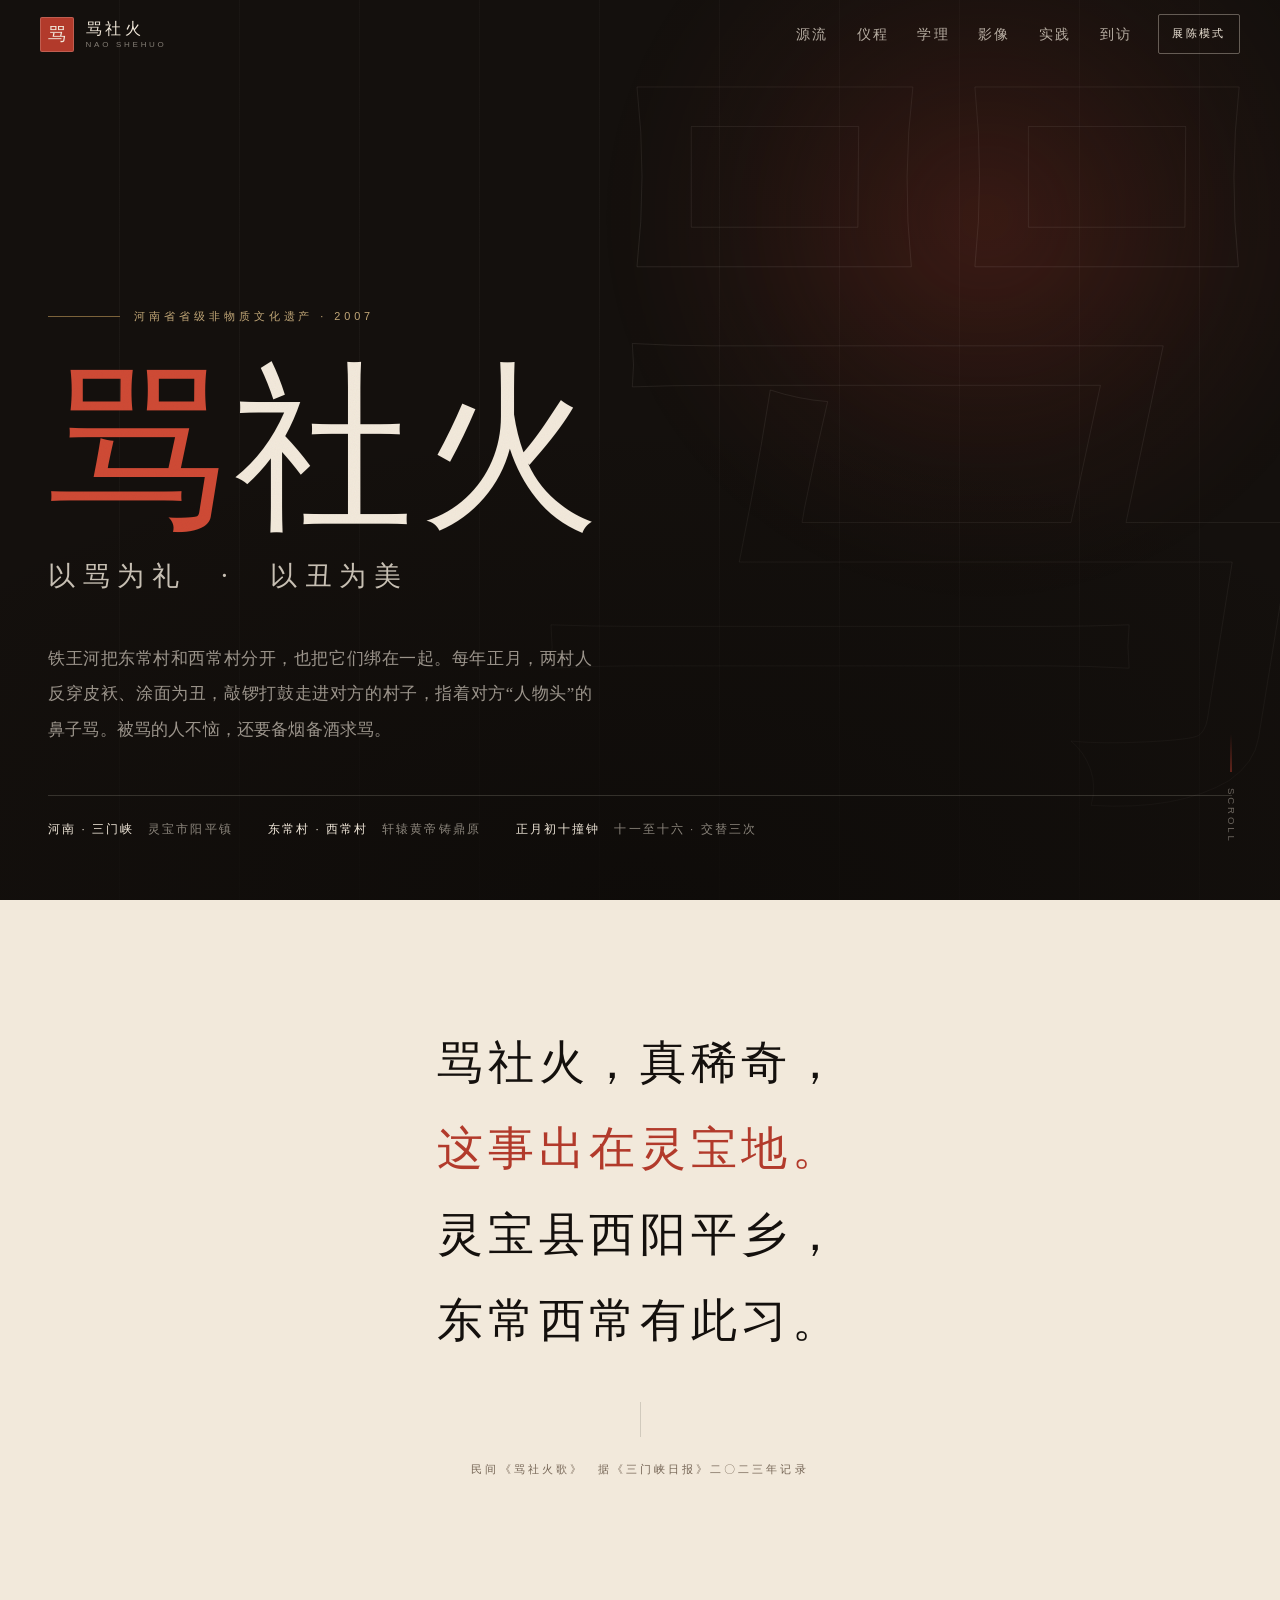
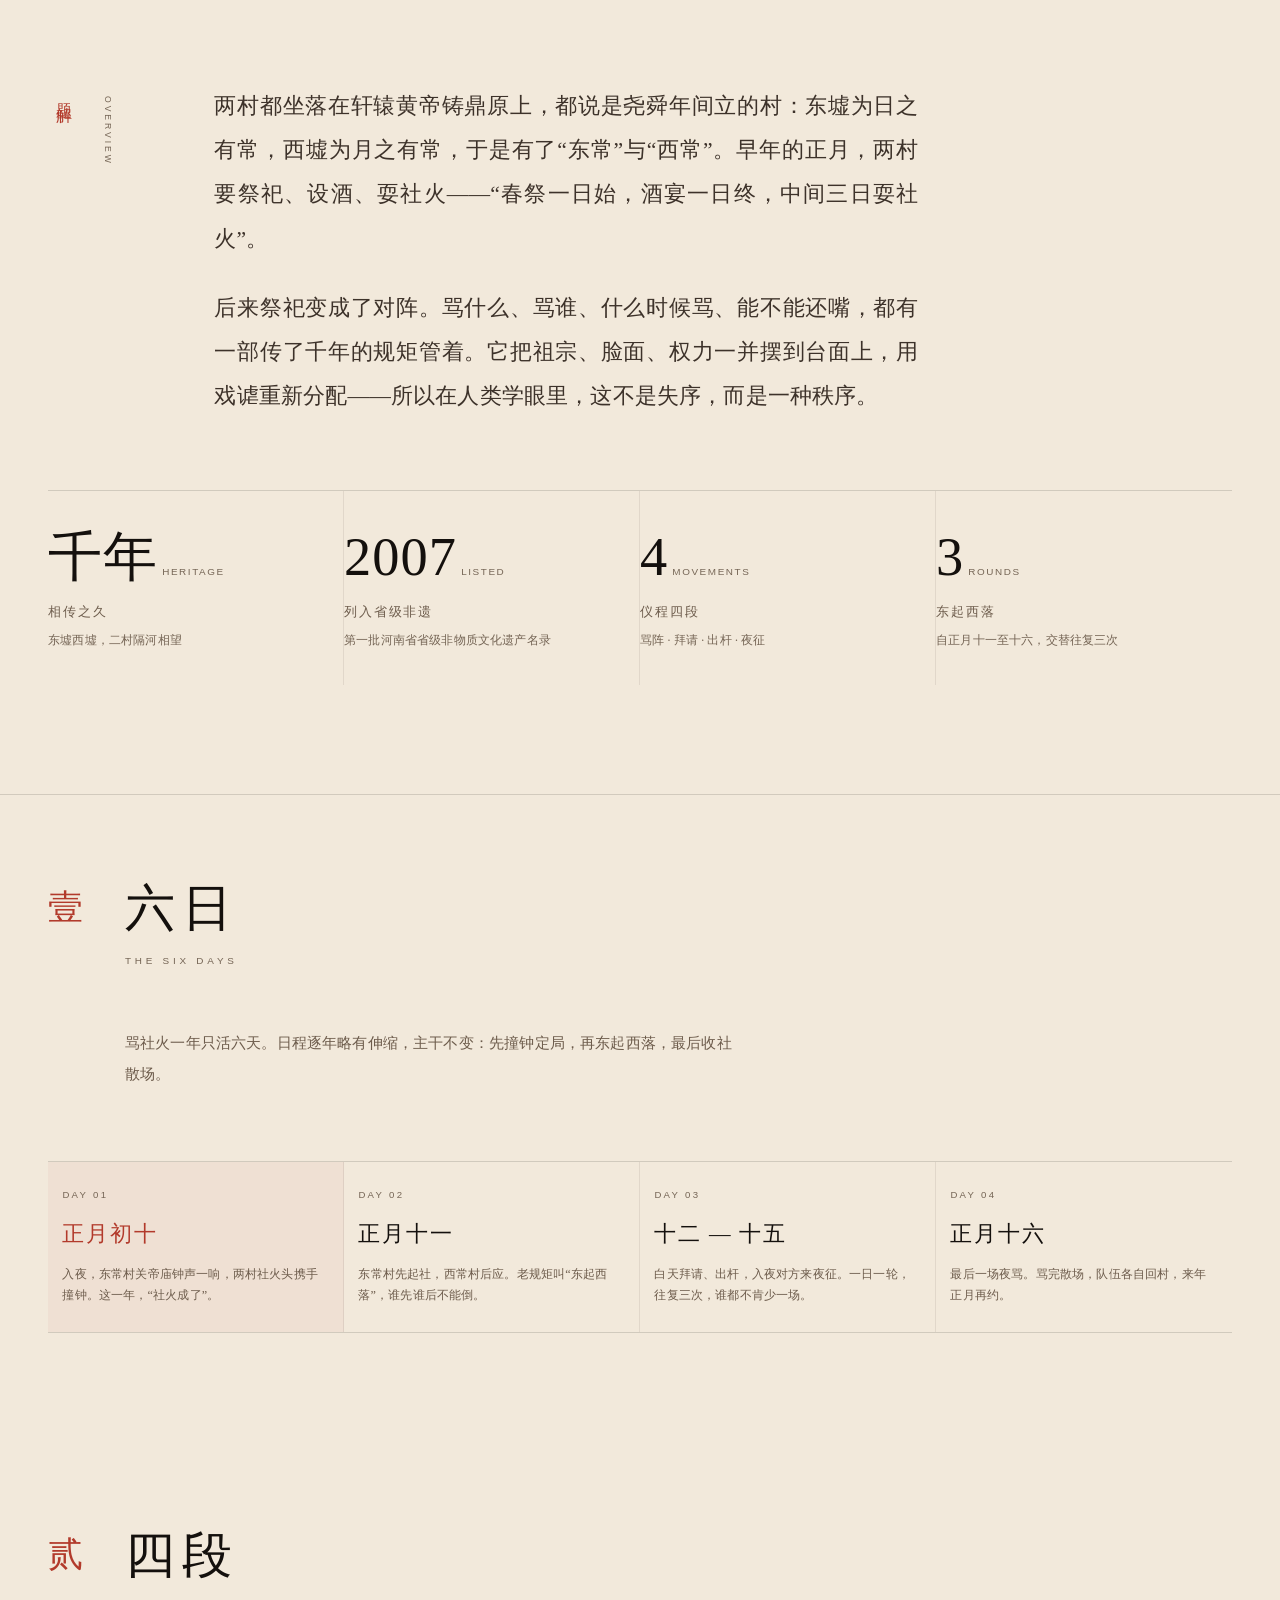
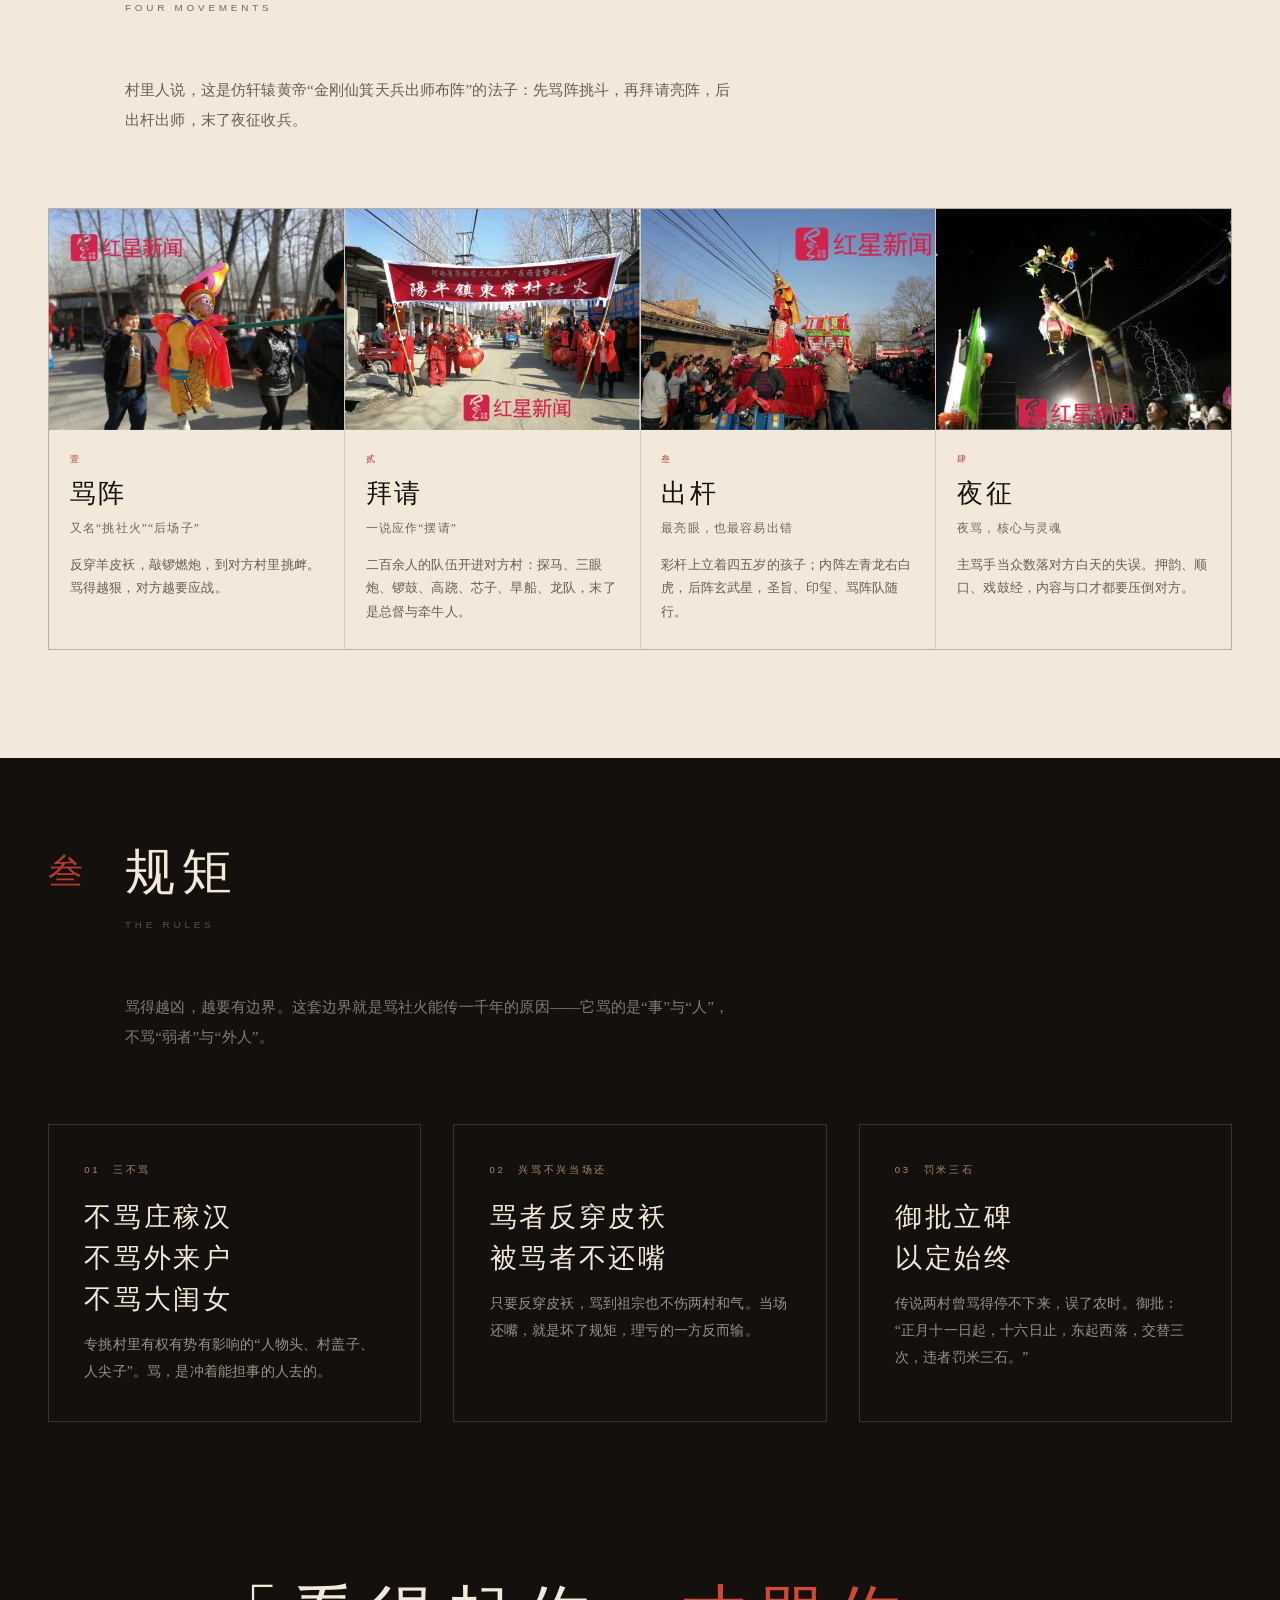
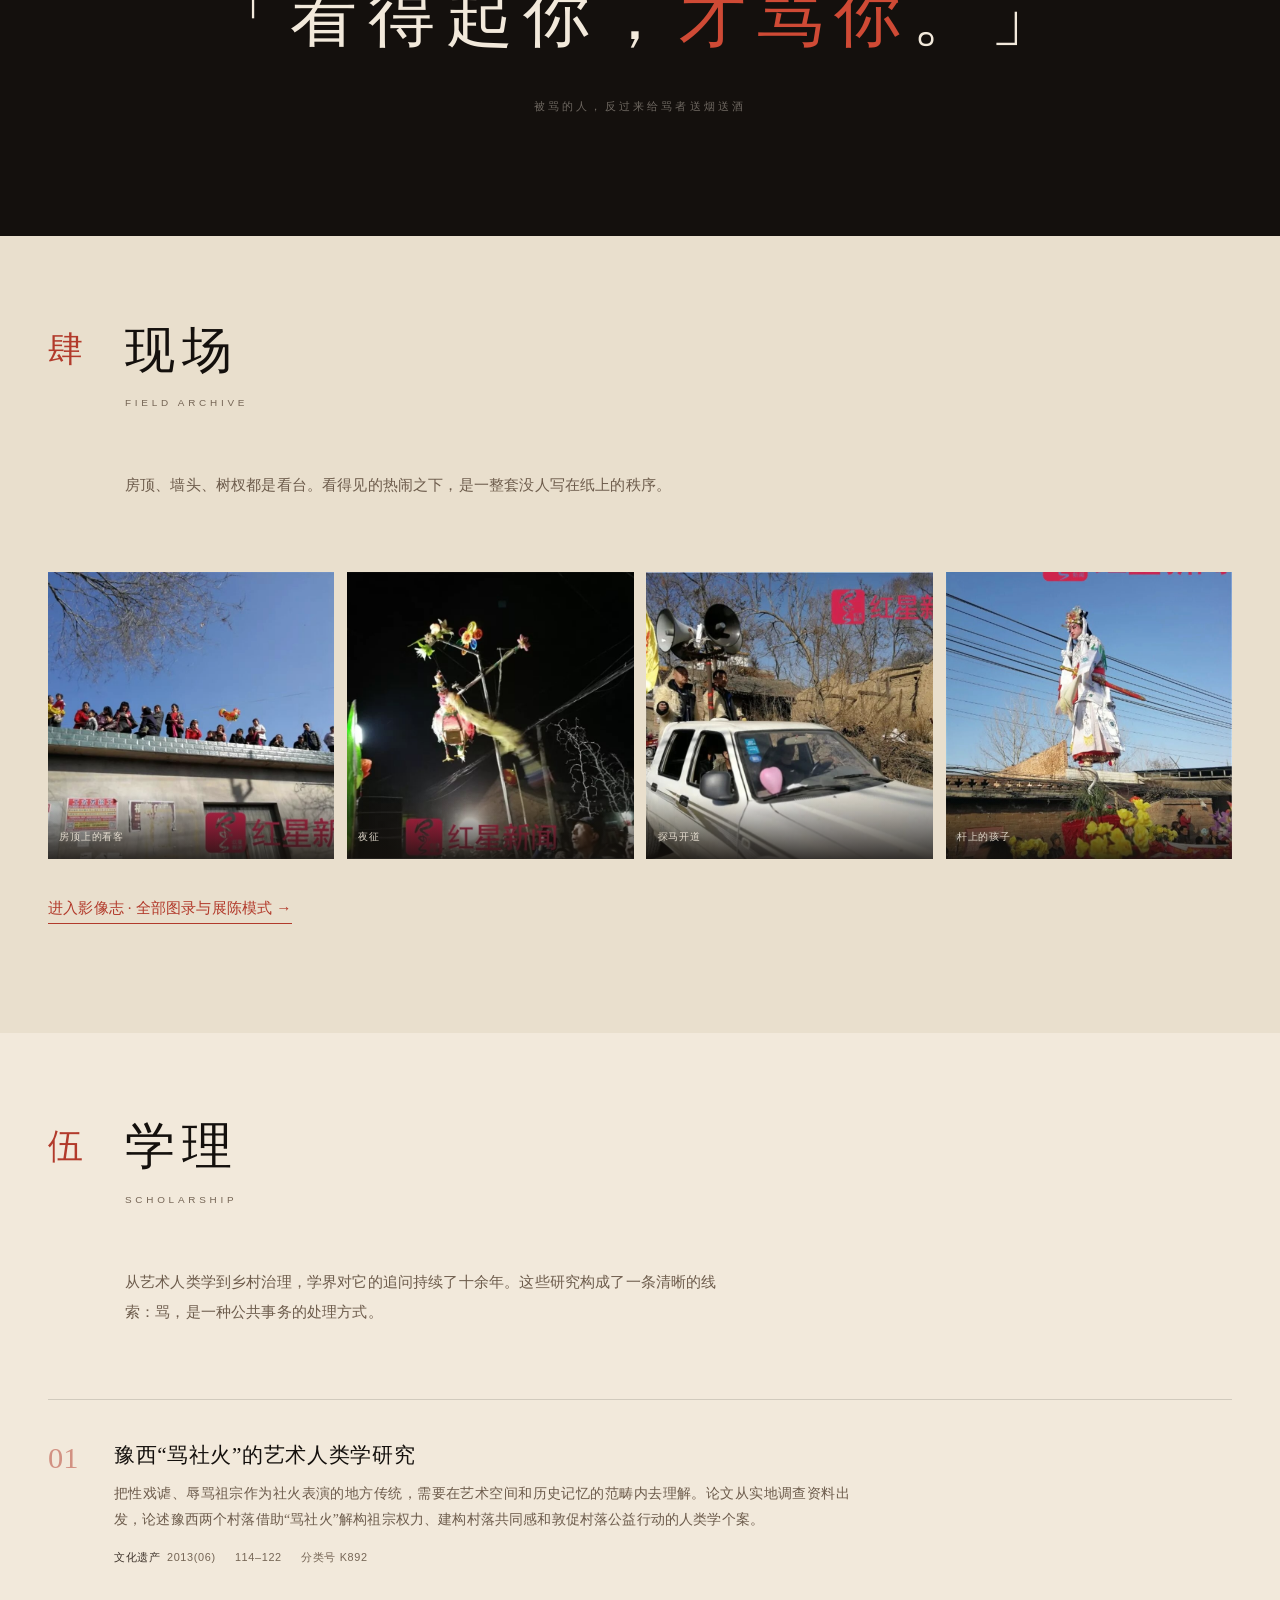
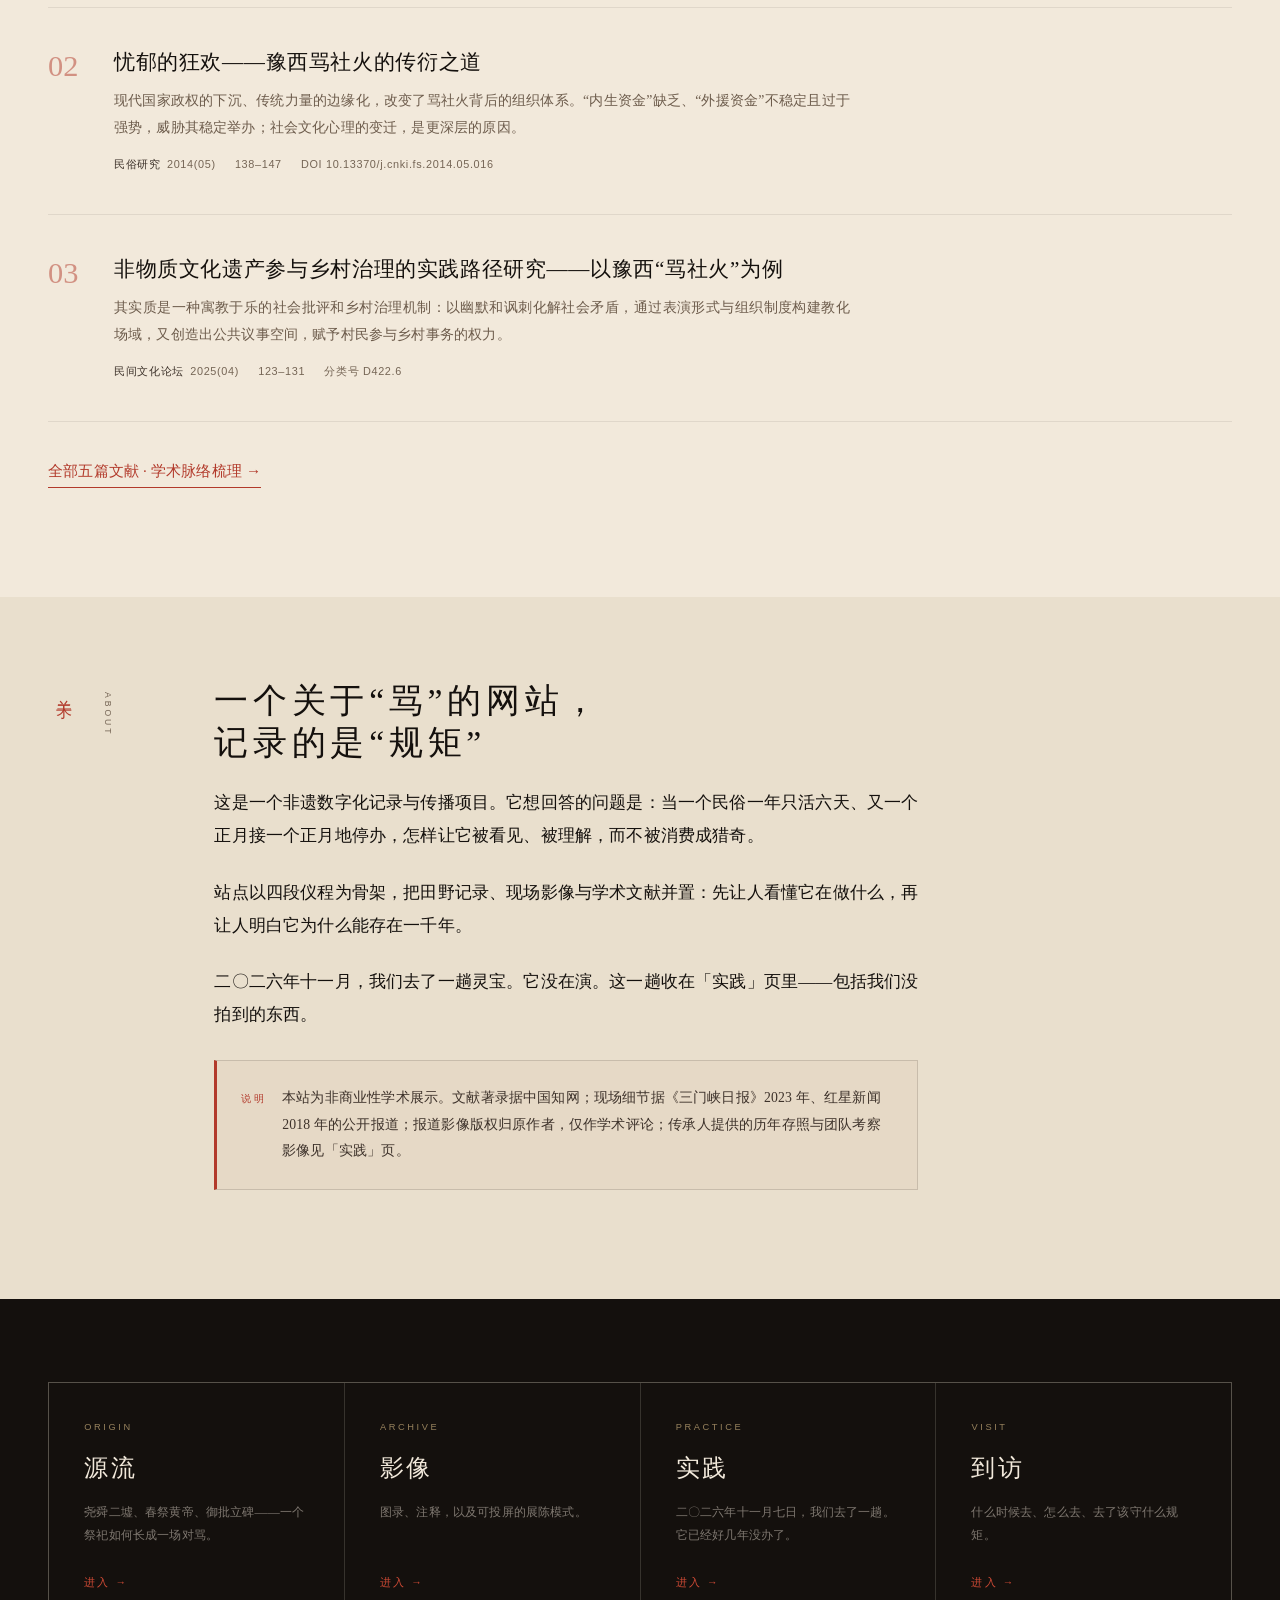
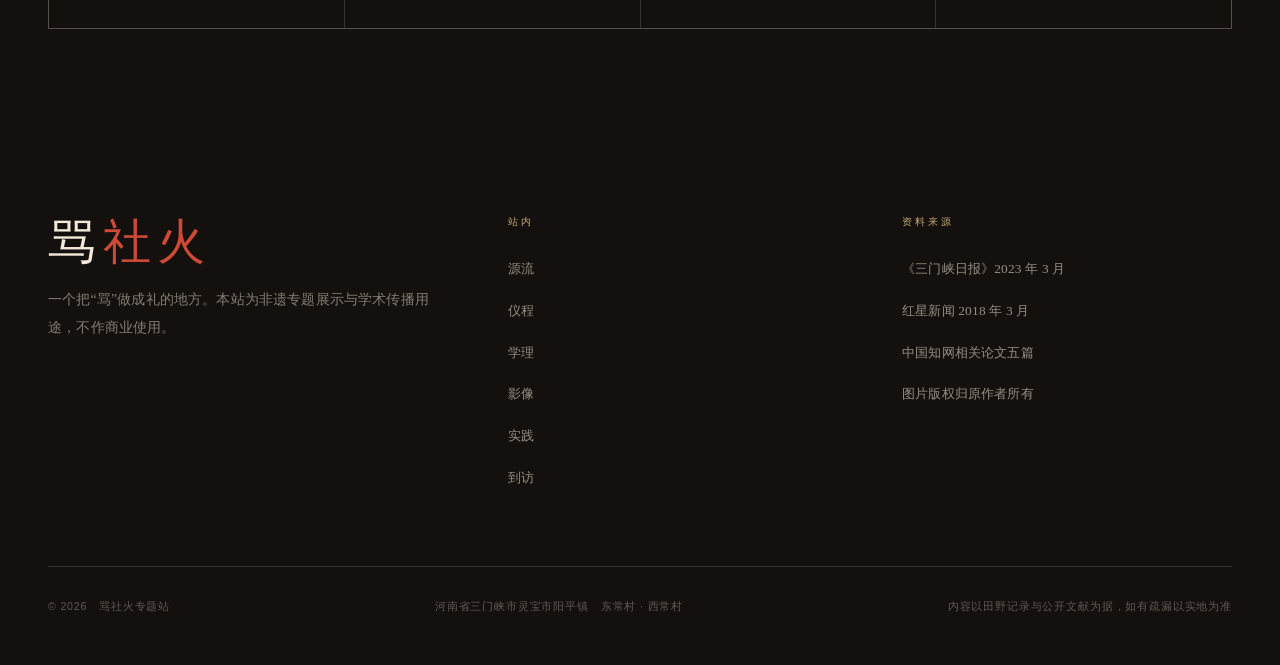
==== commit 74419dc5: "新增「实践」页：一次没赶上演出的考察 + 一场校园复原 - 页头用传承人提供的现场视频做 8 秒无声循环（含手机小码率版与首帧海报） - 器物、传承人存照 8 帧、校园复原 5 帧、没拍到的清单 - " ====
--- a/index.html
+++ b/index.html
@@ -23,6 +23,7 @@
     <a href="ritual.html">仪程</a>
     <a href="research.html">学理</a>
     <a href="gallery.html">影像</a>
+    <a href="practice.html">实践</a>
     <a href="visit.html">到访</a>
   </nav>
   <button class="nav__exhibit" type="button" data-exhibit-open>展陈模式</button>
@@ -35,6 +36,7 @@
   <a href="ritual.html">仪程<small>RITUAL</small></a>
   <a href="research.html">学理<small>RESEARCH</small></a>
   <a href="gallery.html">影像<small>ARCHIVE</small></a>
+  <a href="practice.html">实践<small>PRACTICE</small></a>
   <a href="visit.html">到访<small>VISIT</small></a>
 </div>
 
@@ -334,13 +336,14 @@
       <div class="rail__body">
         <h2 class="sec-head__title" id="s-about" style="font-size:clamp(1.5rem,3vw,2.1rem);margin-bottom:1.4rem">一个关于“骂”的网站，<br>记录的是“规矩”</h2>
         <div class="prose">
-          <p>这是一个非遗数字化记录与传播项目。它想回答的问题是：当一个民俗一年只活六天、又以“骂”为形式，怎样让它被看见、被理解，而不被消费成猎奇。</p>
+          <p>这是一个非遗数字化记录与传播项目。它想回答的问题是：当一个民俗一年只活六天、又一个正月接一个正月地停办，怎样让它被看见、被理解，而不被消费成猎奇。</p>
           <p>站点以四段仪程为骨架，把田野记录、现场影像与学术文献并置：先让人看懂它在做什么，再让人明白它为什么能存在一千年。</p>
+          <p>二〇二六年十一月，我们去了一趟灵宝。它没在演。这一趟收在「实践」页里——包括我们没拍到的东西。</p>
           <!-- 在此补充：学校 / 团队 / 指导教师 / 田野时间与地点 -->
         </div>
         <div class="notice" style="margin-top:1.8rem">
           <p class="notice__t">说明</p>
-          <p class="notice__d">本站为非商业性学术展示。文献著录据中国知网；现场细节据《三门峡日报》2023 年、红星新闻 2018 年的公开报道；影像版权归原作者所有，正式发布时将替换为田野调查期间拍摄的原始照片。</p>
+          <p class="notice__d">本站为非商业性学术展示。文献著录据中国知网；现场细节据《三门峡日报》2023 年、红星新闻 2018 年的公开报道；报道影像版权归原作者，仅作学术评论；传承人提供的历年存照与团队考察影像见「实践」页。</p>
         </div>
       </div>
     </div>
@@ -350,7 +353,7 @@
 <!-- ==================================== 入口 ==================================== -->
 <section class="section section--ink section--tight" aria-label="更多">
   <div class="wrap">
-    <div class="entries" data-reveal>
+    <div class="entries entries--4" data-reveal>
       <a class="entry" href="origin.html">
         <p class="entry__k">ORIGIN</p>
         <p class="entry__t">源流</p>
@@ -361,6 +364,12 @@
         <p class="entry__k">ARCHIVE</p>
         <p class="entry__t">影像</p>
         <p class="entry__d">图录、注释，以及可投屏的展陈模式。</p>
+        <p class="entry__arrow">进入 →</p>
+      </a>
+      <a class="entry" href="practice.html">
+        <p class="entry__k">PRACTICE</p>
+        <p class="entry__t">实践</p>
+        <p class="entry__d">二〇二六年十一月七日，我们去了一趟。它已经好几年没办了。</p>
         <p class="entry__arrow">进入 →</p>
       </a>
       <a class="entry" href="visit.html">
@@ -388,6 +397,7 @@
           <li><a href="ritual.html">仪程</a></li>
           <li><a href="research.html">学理</a></li>
           <li><a href="gallery.html">影像</a></li>
+          <li><a href="practice.html">实践</a></li>
           <li><a href="visit.html">到访</a></li>
         </ul>
       </div>
--- a/assets/css/main.css
+++ b/assets/css/main.css
@@ -1323,4 +1323,70 @@
   .banlist .d{ grid-column:2; text-align:left; }
   .footer__top{ grid-template-columns:1fr; }
   .sec-head{ gap:.8rem; }
-}+}
+/* ============================ video pagehead ============================ */
+.pagehead--video{
+  min-height:clamp(430px,74vh,700px);
+  display:flex; align-items:flex-end;
+  padding-top:clamp(9rem,16vw,13rem);
+  padding-bottom:clamp(2.5rem,6vw,4.5rem);
+}
+.pagehead__video{
+  position:absolute; inset:0; z-index:0;
+  width:100%; height:100%; object-fit:cover;
+  object-position:center 36%;
+  filter:saturate(1.02) brightness(.82) contrast(1.04);
+}
+.pagehead--video::before{
+  content:""; position:absolute; inset:0; z-index:1;
+  background:
+    linear-gradient(90deg, rgba(20,16,13,.88) 0%, rgba(20,16,13,.62) 42%, rgba(20,16,13,.12) 78%),
+    linear-gradient(180deg, rgba(20,16,13,.78) 0%, rgba(20,16,13,.18) 28%, rgba(20,16,13,.5) 72%, rgba(20,16,13,.96) 100%);
+}
+.pagehead--video::after{ display:none; }
+.pagehead--video .wrap{ position:relative; z-index:3; }
+.pagehead--video .pagehead__en{ z-index:2; opacity:.32; }
+
+.video-badge{
+  display:inline-flex; align-items:center; gap:.55rem;
+  margin-top:1.6rem;
+  font-family:var(--sans); font-size:.6rem; letter-spacing:.24em;
+  color:rgba(242,233,219,.62);
+  border:1px solid rgba(242,233,219,.22);
+  padding:.4rem .7rem;
+  border-radius:2px;
+}
+.video-badge::before{
+  content:""; width:5px; height:5px; border-radius:50%;
+  background:var(--red-2);
+  animation:pulse 2.4s ease-in-out infinite;
+}
+@keyframes pulse{
+  0%,100%{ opacity:1; }
+  50%{ opacity:.25; }
+}
+
+/* ============================ 3-col gallery ============================ */
+.gridgal--3{ grid-template-columns:repeat(3,1fr); }
+.gridgal--3 img{ object-position:center 26%; }
+.stack{ display:grid; grid-template-columns:1fr 1fr; gap:clamp(.7rem,1.6vw,1rem); align-items:start; }
+.stack .figure img{ aspect-ratio:3/4; object-fit:cover; }
+
+/* ============================ 4 entries ============================ */
+.entries--4{ grid-template-columns:repeat(4,1fr); }
+
+/* ============================ 7th menu item ============================ */
+body.menu-open .menu a:nth-child(7){ transition-delay:.42s; }
+
+@media (max-width:1200px){
+  .gridgal--3{ grid-template-columns:repeat(2,1fr); }
+  .entries--4{ grid-template-columns:repeat(2,1fr); }
+}
+@media (max-width:820px){
+  .pagehead--video{ min-height:clamp(380px,64vh,520px); }
+}
+@media (max-width:600px){
+  .gridgal--3{ grid-template-columns:repeat(2,1fr); }
+  .entries--4{ grid-template-columns:1fr; }
+  .pagehead--video{ min-height:380px; }
+}
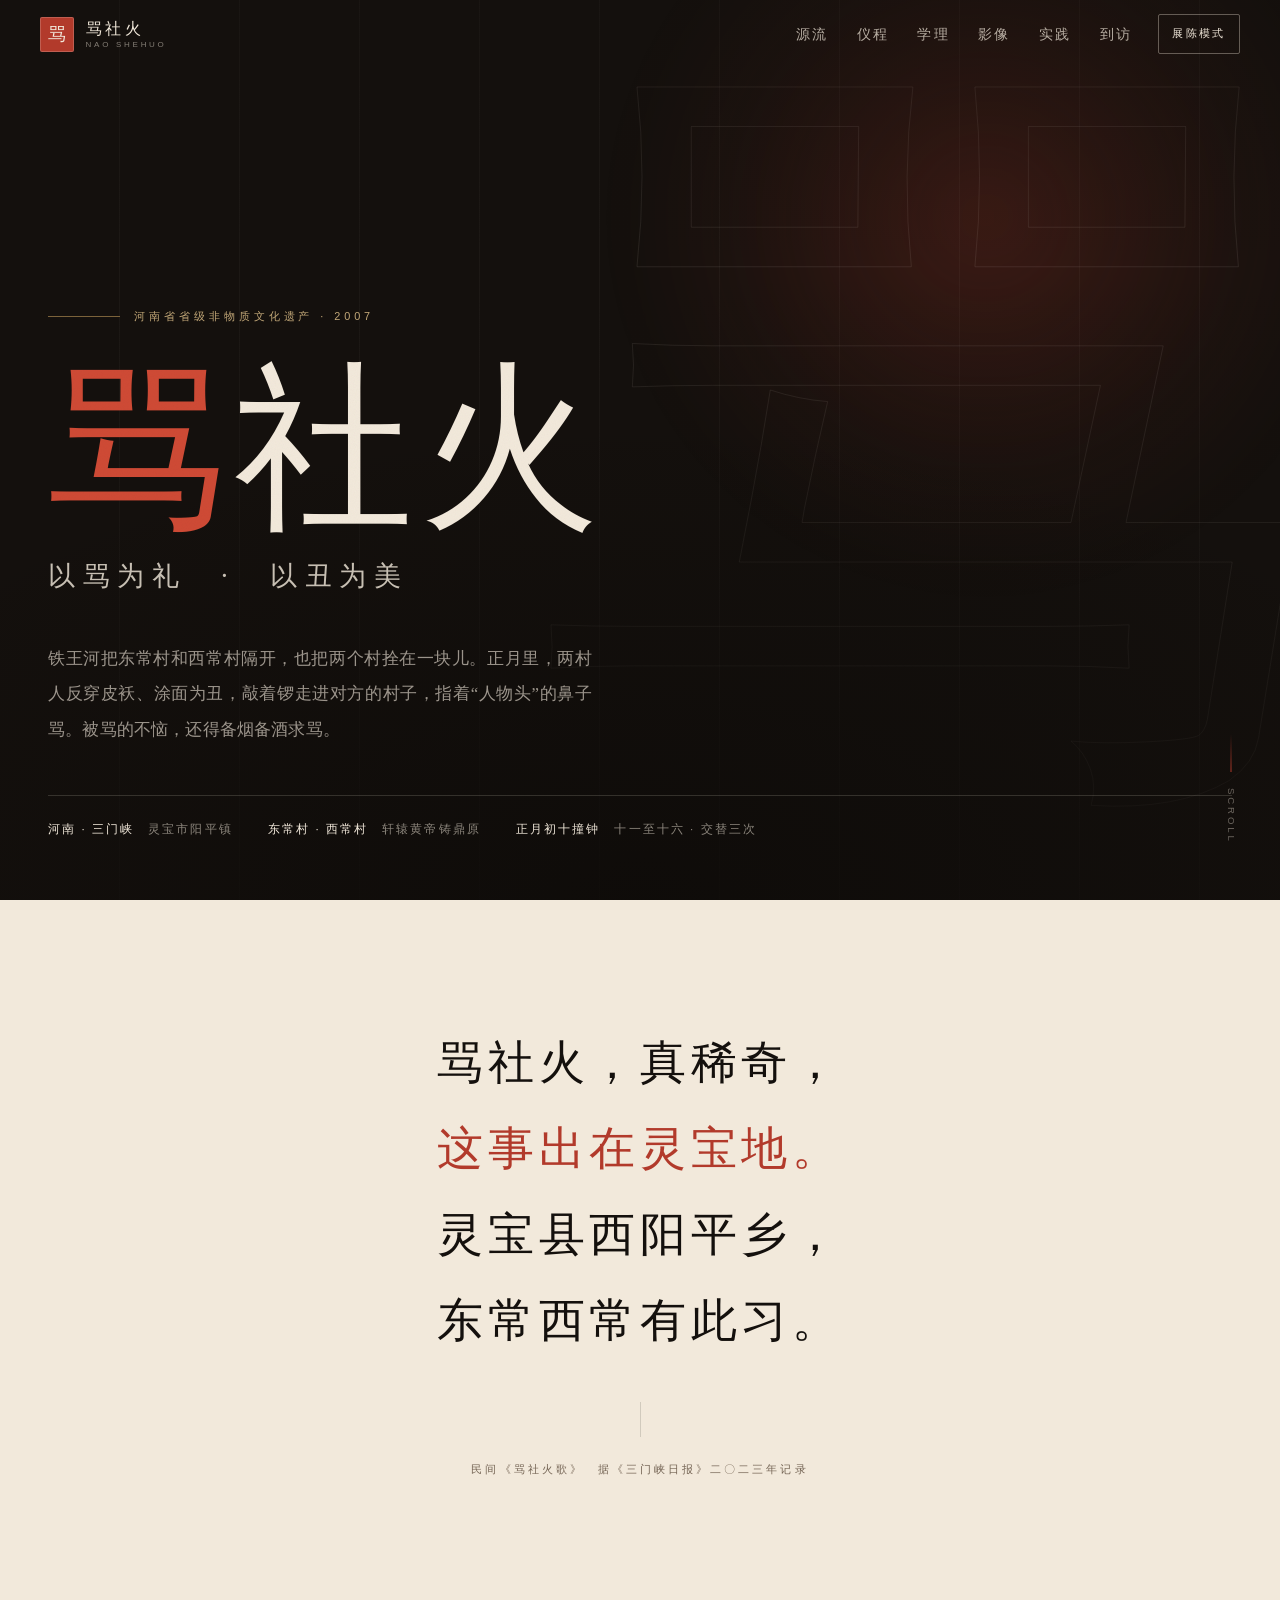
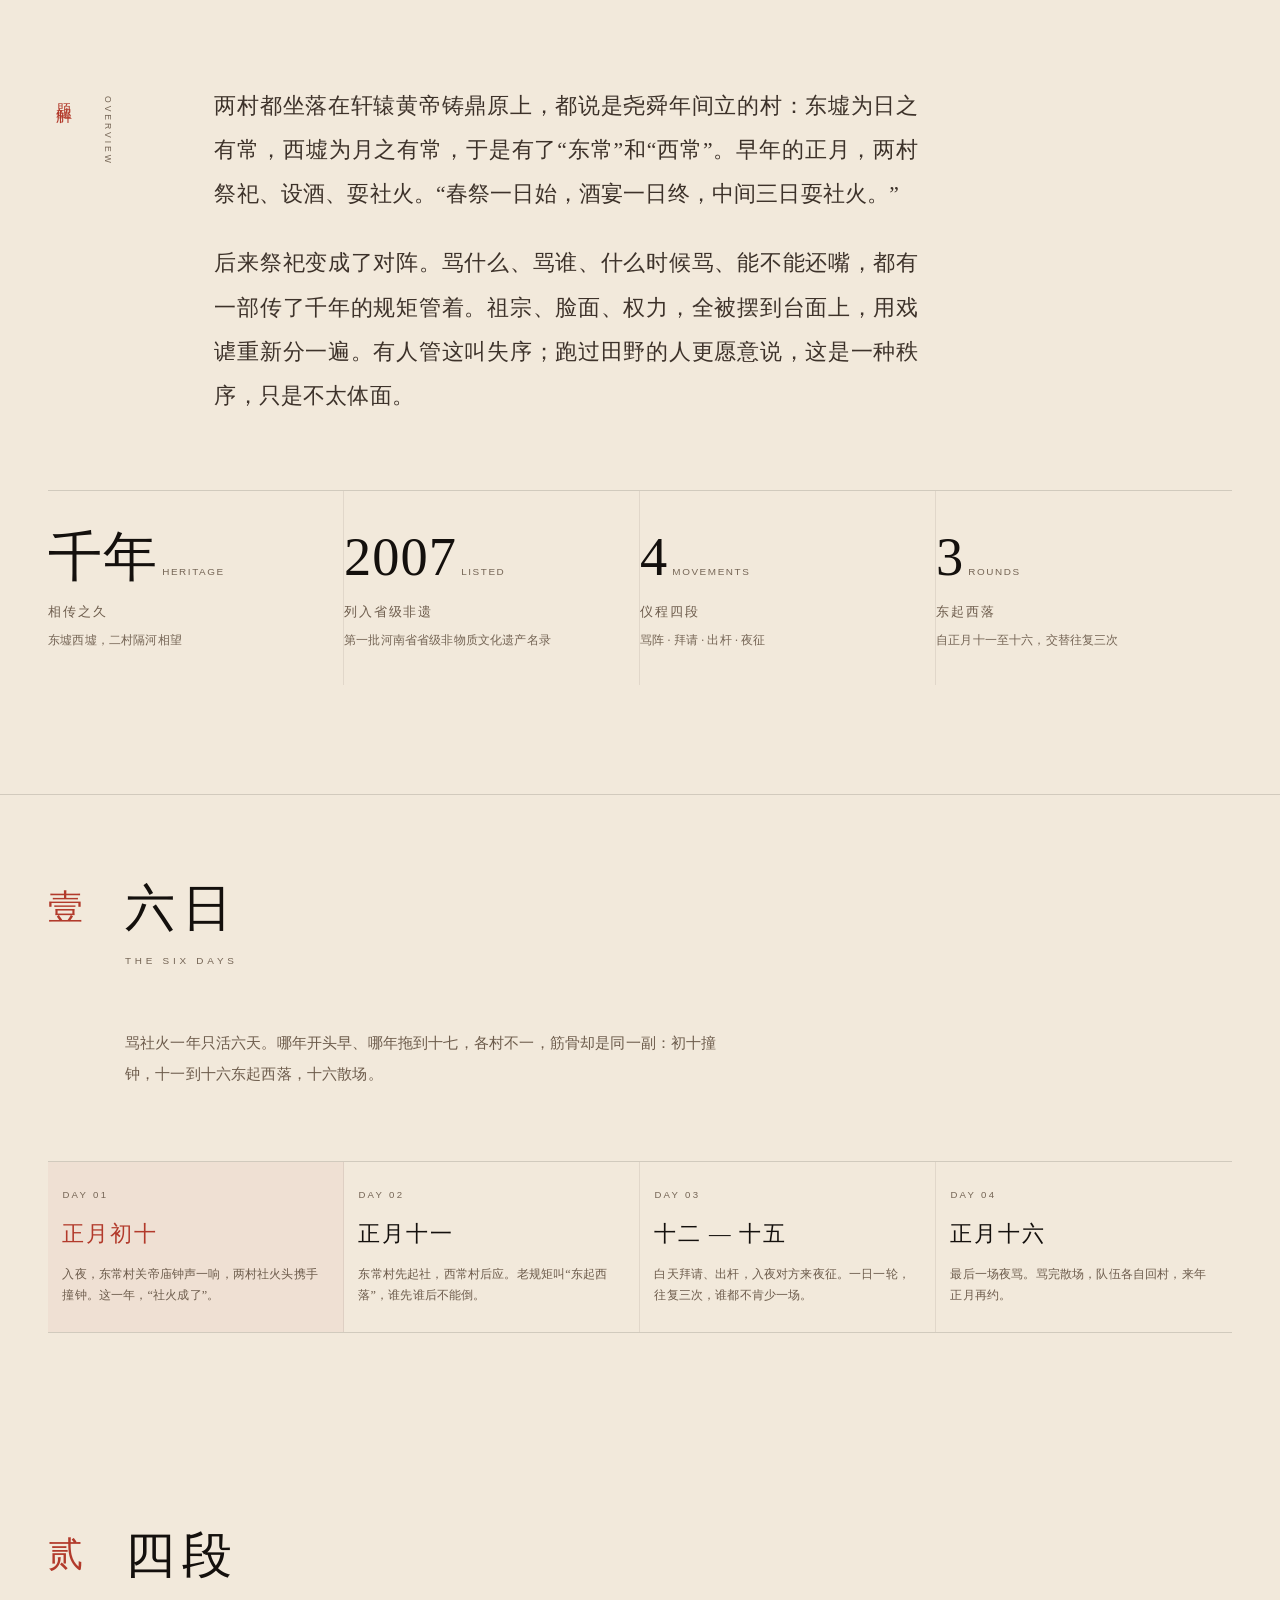
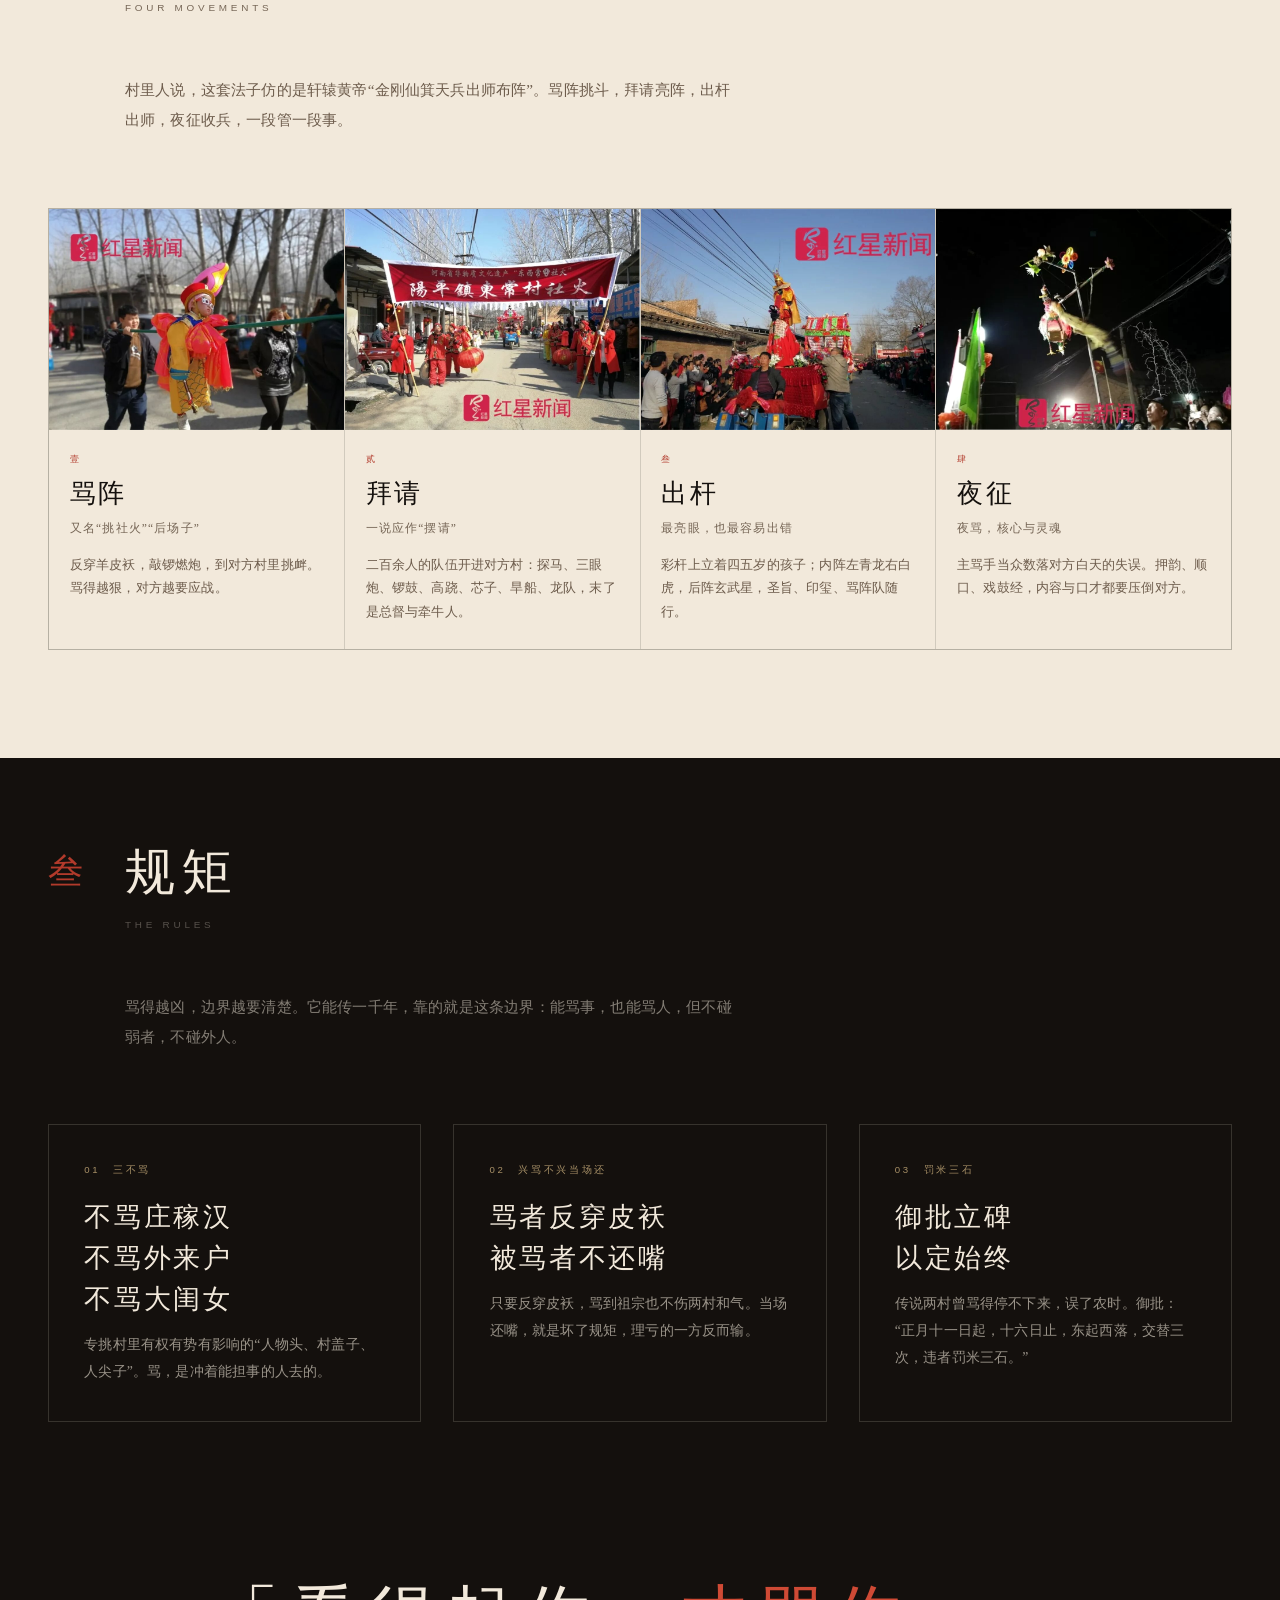
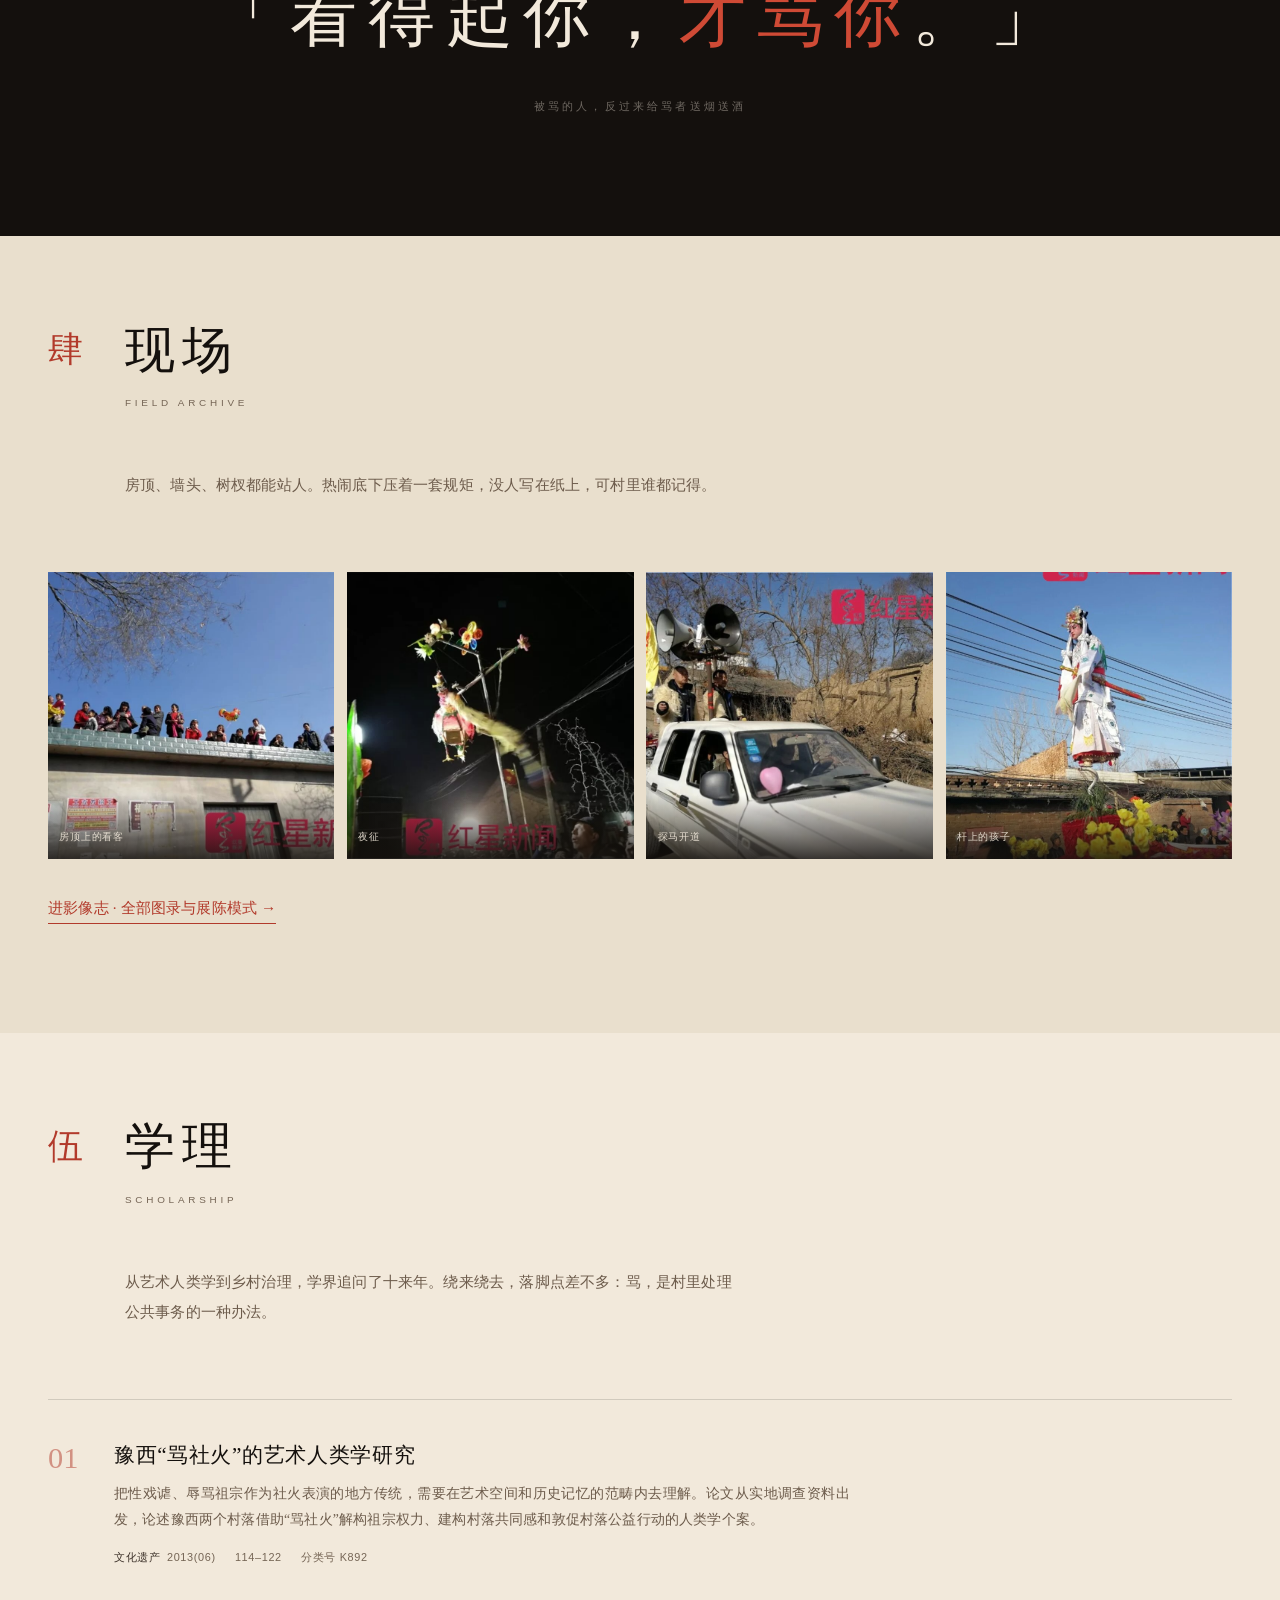
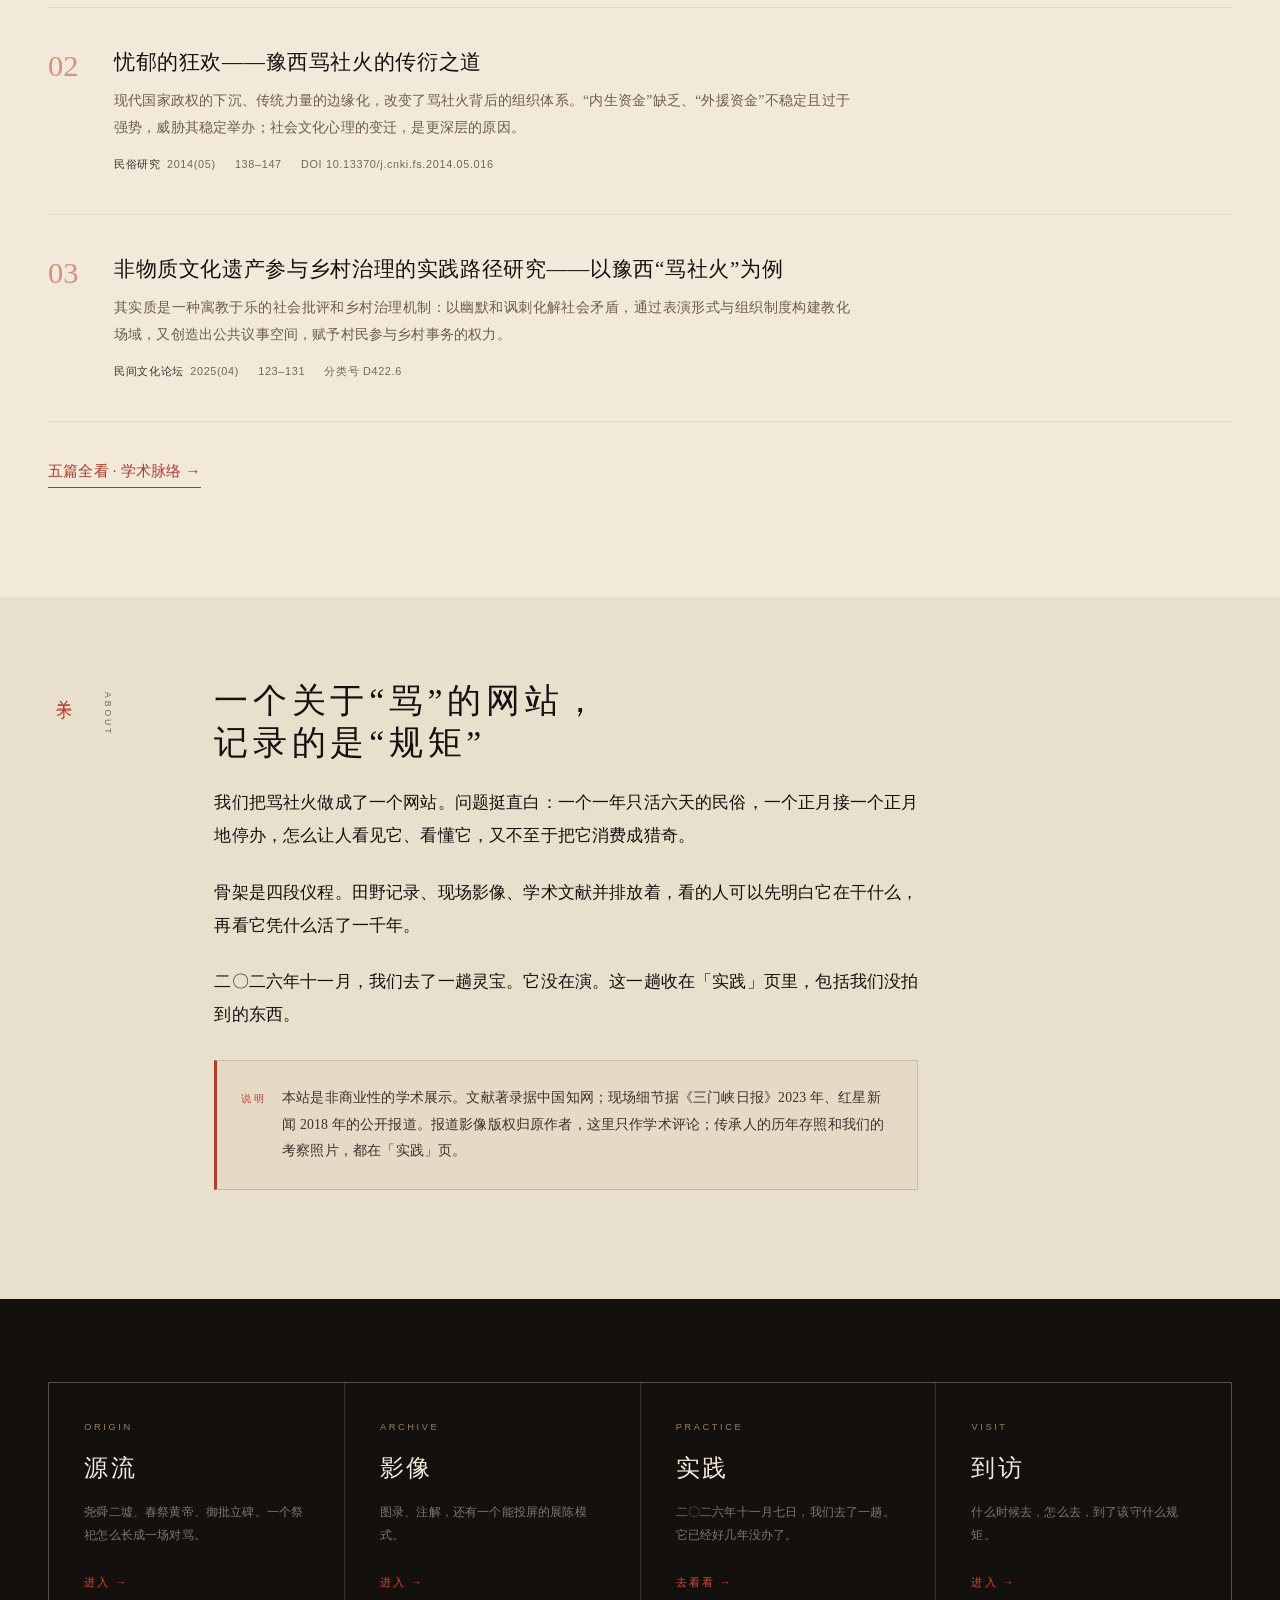
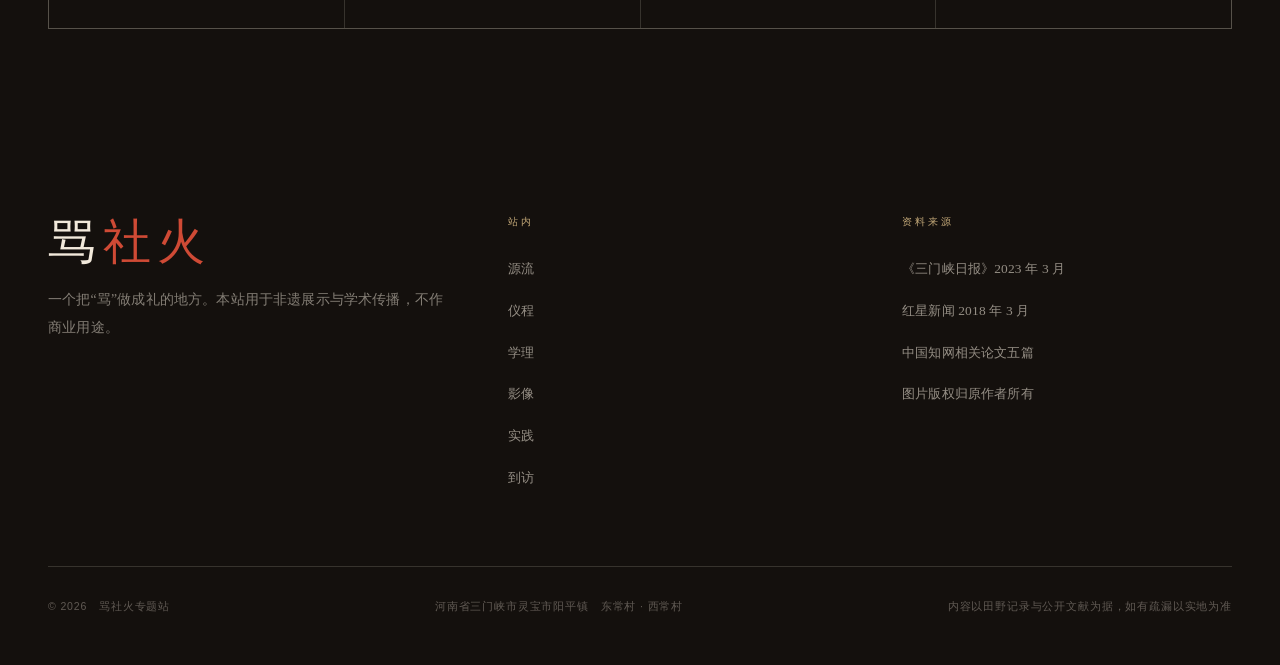
==== commit 57a4ef27: "文案润色：按自然中文重写全站说明文字 - 拆掉「先…再…最后」「不是A而是B」式句架，长短句穿插 - 被动改主动，减少名词堆叠（如「据公开报道整理」→「按公开报道」） - 加入具体场景与分寸感表述（「" ====
--- a/index.html
+++ b/index.html
@@ -50,7 +50,7 @@
     <p class="hero__kicker">河南省省级非物质文化遗产 · 2007</p>
     <h1 class="hero__title"><span>骂</span><span>社火</span></h1>
     <p class="hero__sub">以骂为礼　·　以丑为美</p>
-    <p class="hero__desc">铁王河把东常村和西常村分开，也把它们绑在一起。每年正月，两村人反穿皮袄、涂面为丑，敲锣打鼓走进对方的村子，指着对方“人物头”的鼻子骂。被骂的人不恼，还要备烟备酒求骂。</p>
+    <p class="hero__desc">铁王河把东常村和西常村隔开，也把两个村拴在一块儿。正月里，两村人反穿皮袄、涂面为丑，敲着锣走进对方的村子，指着“人物头”的鼻子骂。被骂的不恼，还得备烟备酒求骂。</p>
     <div class="hero__meta">
       <span><b>河南 · 三门峡</b>　灵宝市阳平镇</span>
       <span><b>东常村 · 西常村</b>　轩辕黄帝铸鼎原</span>
@@ -85,8 +85,8 @@
         <span class="rail__en">OVERVIEW</span>
       </div>
       <div class="rail__body">
-        <p class="lede">两村都坐落在轩辕黄帝铸鼎原上，都说是尧舜年间立的村：东墟为日之有常，西墟为月之有常，于是有了“东常”与“西常”。早年的正月，两村要祭祀、设酒、耍社火——“春祭一日始，酒宴一日终，中间三日耍社火”。</p>
-        <p class="lede">后来祭祀变成了对阵。骂什么、骂谁、什么时候骂、能不能还嘴，都有一部传了千年的规矩管着。它把祖宗、脸面、权力一并摆到台面上，用戏谑重新分配——所以在人类学眼里，这不是失序，而是一种秩序。</p>
+        <p class="lede">两村都坐落在轩辕黄帝铸鼎原上，都说是尧舜年间立的村：东墟为日之有常，西墟为月之有常，于是有了“东常”和“西常”。早年的正月，两村祭祀、设酒、耍社火。“春祭一日始，酒宴一日终，中间三日耍社火。”</p>
+        <p class="lede">后来祭祀变成了对阵。骂什么、骂谁、什么时候骂、能不能还嘴，都有一部传了千年的规矩管着。祖宗、脸面、权力，全被摆到台面上，用戏谑重新分一遍。有人管这叫失序；跑过田野的人更愿意说，这是一种秩序，只是不太体面。</p>
       </div>
     </div>
 
@@ -124,7 +124,7 @@
         <h2 class="sec-head__title" id="s-days">六日</h2>
         <p class="sec-head__en">The Six Days</p>
       </div>
-      <p class="sec-head__note">骂社火一年只活六天。日程逐年略有伸缩，主干不变：先撞钟定局，再东起西落，最后收社散场。</p>
+      <p class="sec-head__note">骂社火一年只活六天。哪年开头早、哪年拖到十七，各村不一，筋骨却是同一副：初十撞钟，十一到十六东起西落，十六散场。</p>
     </div>
 
     <div class="days days--4" data-reveal>
@@ -161,7 +161,7 @@
         <h2 class="sec-head__title" id="s-four">四段</h2>
         <p class="sec-head__en">Four Movements</p>
       </div>
-      <p class="sec-head__note">村里人说，这是仿轩辕黄帝“金刚仙箕天兵出师布阵”的法子：先骂阵挑斗，再拜请亮阵，后出杆出师，末了夜征收兵。</p>
+      <p class="sec-head__note">村里人说，这套法子仿的是轩辕黄帝“金刚仙箕天兵出师布阵”。骂阵挑斗，拜请亮阵，出杆出师，夜征收兵，一段管一段事。</p>
     </div>
 
     <div class="four" data-reveal>
@@ -214,7 +214,7 @@
         <h2 class="sec-head__title" id="s-rules">规矩</h2>
         <p class="sec-head__en">The Rules</p>
       </div>
-      <p class="sec-head__note">骂得越凶，越要有边界。这套边界就是骂社火能传一千年的原因——它骂的是“事”与“人”，不骂“弱者”与“外人”。</p>
+      <p class="sec-head__note">骂得越凶，边界越要清楚。它能传一千年，靠的就是这条边界：能骂事，也能骂人，但不碰弱者，不碰外人。</p>
     </div>
 
     <div class="rules" data-reveal>
@@ -256,7 +256,7 @@
         <h2 class="sec-head__title" id="s-images">现场</h2>
         <p class="sec-head__en">Field Archive</p>
       </div>
-      <p class="sec-head__note">房顶、墙头、树杈都是看台。看得见的热闹之下，是一整套没人写在纸上的秩序。</p>
+      <p class="sec-head__note">房顶、墙头、树杈都能站人。热闹底下压着一套规矩，没人写在纸上，可村里谁都记得。</p>
     </div>
 
     <div class="strip" data-reveal>
@@ -278,7 +278,7 @@
       </figure>
     </div>
 
-    <p style="margin-top:2rem" data-reveal><a class="tlink" href="gallery.html">进入影像志 · 全部图录与展陈模式 →</a></p>
+    <p style="margin-top:2rem" data-reveal><a class="tlink" href="gallery.html">进影像志 · 全部图录与展陈模式 →</a></p>
   </div>
 </section>
 
@@ -291,7 +291,7 @@
         <h2 class="sec-head__title" id="s-papers">学理</h2>
         <p class="sec-head__en">Scholarship</p>
       </div>
-      <p class="sec-head__note">从艺术人类学到乡村治理，学界对它的追问持续了十余年。这些研究构成了一条清晰的线索：骂，是一种公共事务的处理方式。</p>
+      <p class="sec-head__note">从艺术人类学到乡村治理，学界追问了十来年。绕来绕去，落脚点差不多：骂，是村里处理公共事务的一种办法。</p>
     </div>
 
     <div class="papers" data-reveal>
@@ -321,7 +321,7 @@
       </article>
     </div>
 
-    <p style="margin-top:2rem" data-reveal><a class="tlink" href="research.html">全部五篇文献 · 学术脉络梳理 →</a></p>
+    <p style="margin-top:2rem" data-reveal><a class="tlink" href="research.html">五篇全看 · 学术脉络 →</a></p>
   </div>
 </section>
 
@@ -336,14 +336,14 @@
       <div class="rail__body">
         <h2 class="sec-head__title" id="s-about" style="font-size:clamp(1.5rem,3vw,2.1rem);margin-bottom:1.4rem">一个关于“骂”的网站，<br>记录的是“规矩”</h2>
         <div class="prose">
-          <p>这是一个非遗数字化记录与传播项目。它想回答的问题是：当一个民俗一年只活六天、又一个正月接一个正月地停办，怎样让它被看见、被理解，而不被消费成猎奇。</p>
-          <p>站点以四段仪程为骨架，把田野记录、现场影像与学术文献并置：先让人看懂它在做什么，再让人明白它为什么能存在一千年。</p>
-          <p>二〇二六年十一月，我们去了一趟灵宝。它没在演。这一趟收在「实践」页里——包括我们没拍到的东西。</p>
+          <p>我们把骂社火做成了一个网站。问题挺直白：一个一年只活六天的民俗，一个正月接一个正月地停办，怎么让人看见它、看懂它，又不至于把它消费成猎奇。</p>
+          <p>骨架是四段仪程。田野记录、现场影像、学术文献并排放着，看的人可以先明白它在干什么，再看它凭什么活了一千年。</p>
+          <p>二〇二六年十一月，我们去了一趟灵宝。它没在演。这一趟收在「实践」页里，包括我们没拍到的东西。</p>
           <!-- 在此补充：学校 / 团队 / 指导教师 / 田野时间与地点 -->
         </div>
         <div class="notice" style="margin-top:1.8rem">
           <p class="notice__t">说明</p>
-          <p class="notice__d">本站为非商业性学术展示。文献著录据中国知网；现场细节据《三门峡日报》2023 年、红星新闻 2018 年的公开报道；报道影像版权归原作者，仅作学术评论；传承人提供的历年存照与团队考察影像见「实践」页。</p>
+          <p class="notice__d">本站是非商业性的学术展示。文献著录据中国知网；现场细节据《三门峡日报》2023 年、红星新闻 2018 年的公开报道。报道影像版权归原作者，这里只作学术评论；传承人的历年存照和我们的考察照片，都在「实践」页。</p>
         </div>
       </div>
     </div>
@@ -357,25 +357,25 @@
       <a class="entry" href="origin.html">
         <p class="entry__k">ORIGIN</p>
         <p class="entry__t">源流</p>
-        <p class="entry__d">尧舜二墟、春祭黄帝、御批立碑——一个祭祀如何长成一场对骂。</p>
+        <p class="entry__d">尧舜二墟、春祭黄帝、御批立碑。一个祭祀怎么长成一场对骂。</p>
         <p class="entry__arrow">进入 →</p>
       </a>
       <a class="entry" href="gallery.html">
         <p class="entry__k">ARCHIVE</p>
         <p class="entry__t">影像</p>
-        <p class="entry__d">图录、注释，以及可投屏的展陈模式。</p>
+        <p class="entry__d">图录、注解，还有一个能投屏的展陈模式。</p>
         <p class="entry__arrow">进入 →</p>
       </a>
       <a class="entry" href="practice.html">
         <p class="entry__k">PRACTICE</p>
         <p class="entry__t">实践</p>
         <p class="entry__d">二〇二六年十一月七日，我们去了一趟。它已经好几年没办了。</p>
-        <p class="entry__arrow">进入 →</p>
+        <p class="entry__arrow">去看看 →</p>
       </a>
       <a class="entry" href="visit.html">
         <p class="entry__k">VISIT</p>
         <p class="entry__t">到访</p>
-        <p class="entry__d">什么时候去、怎么去、去了该守什么规矩。</p>
+        <p class="entry__d">什么时候去，怎么去，到了该守什么规矩。</p>
         <p class="entry__arrow">进入 →</p>
       </a>
     </div>
@@ -388,7 +388,7 @@
     <div class="footer__top">
       <div class="footer__brand-col">
         <p class="footer__brand">骂<em>社火</em></p>
-        <p class="footer__slogan">一个把“骂”做成礼的地方。本站为非遗专题展示与学术传播用途，不作商业使用。</p>
+        <p class="footer__slogan">一个把“骂”做成礼的地方。本站用于非遗展示与学术传播，不作商业用途。</p>
       </div>
       <div>
         <h4>站内</h4>
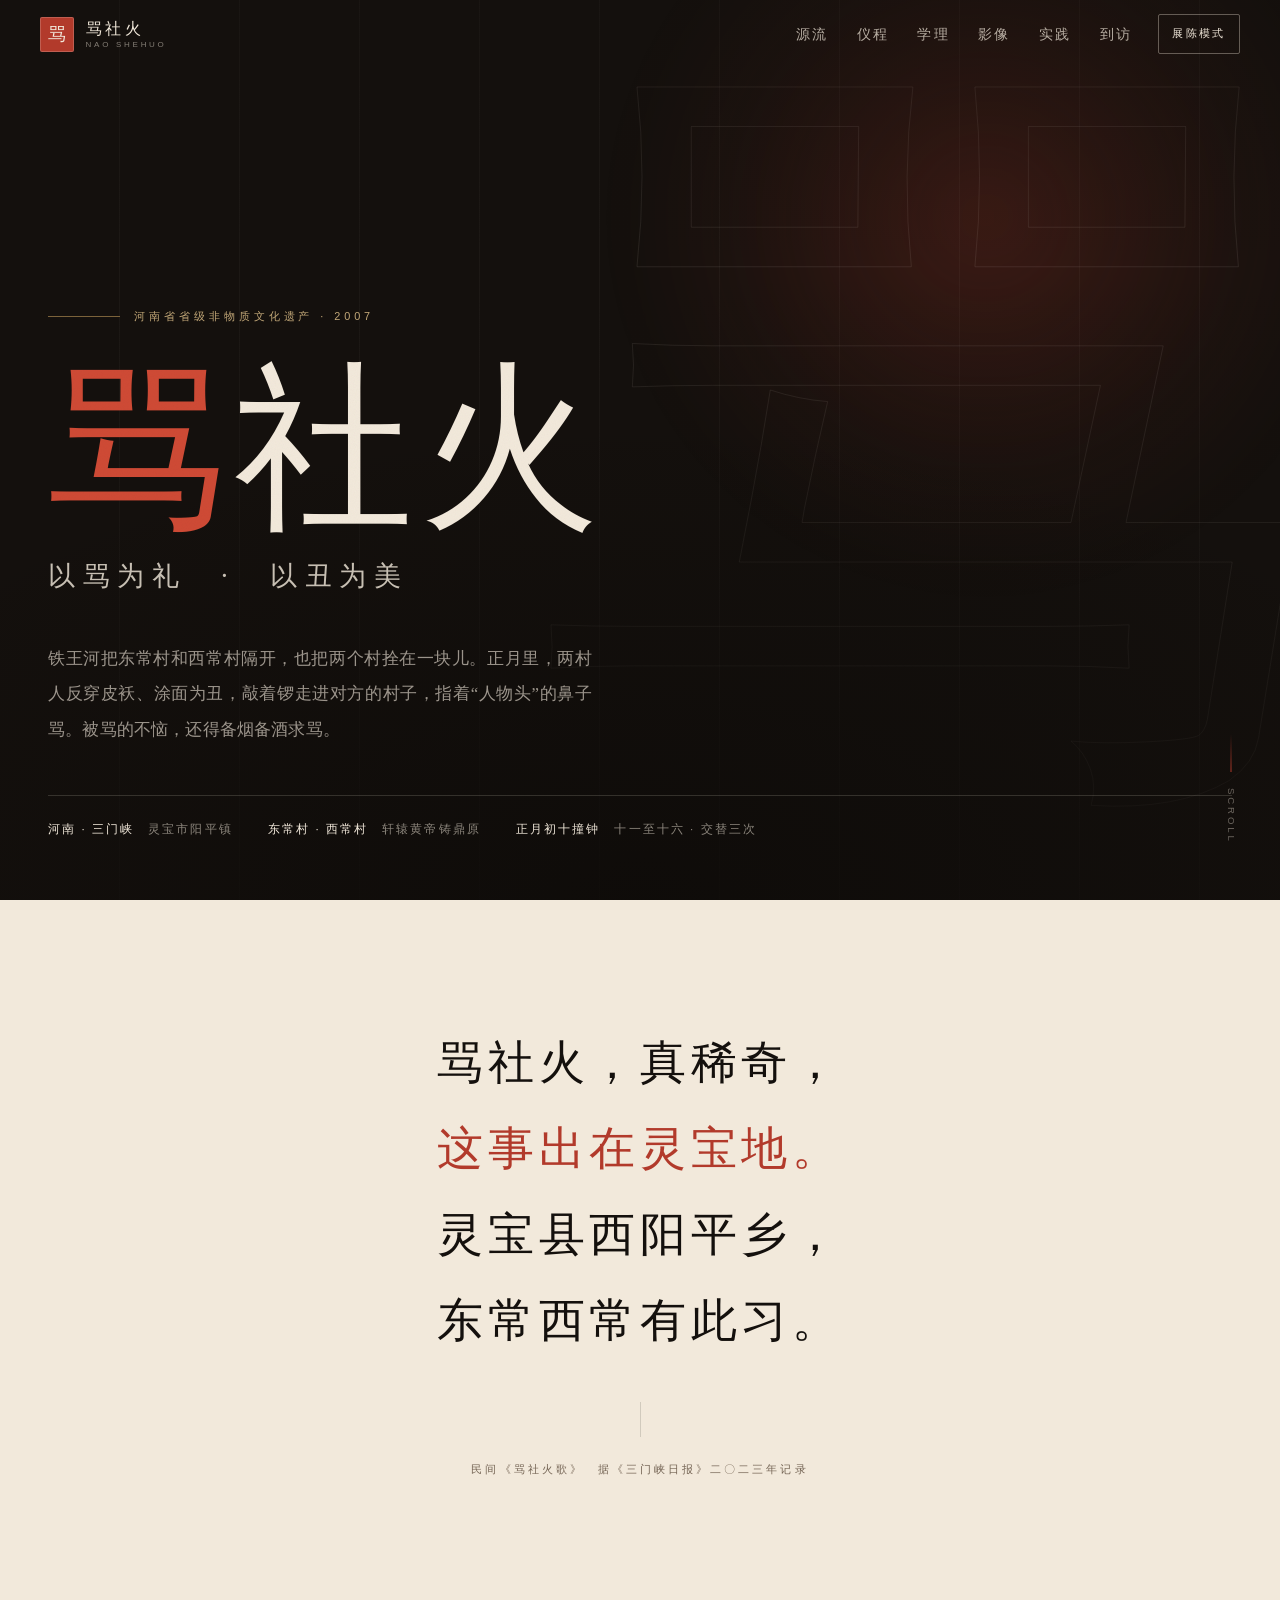
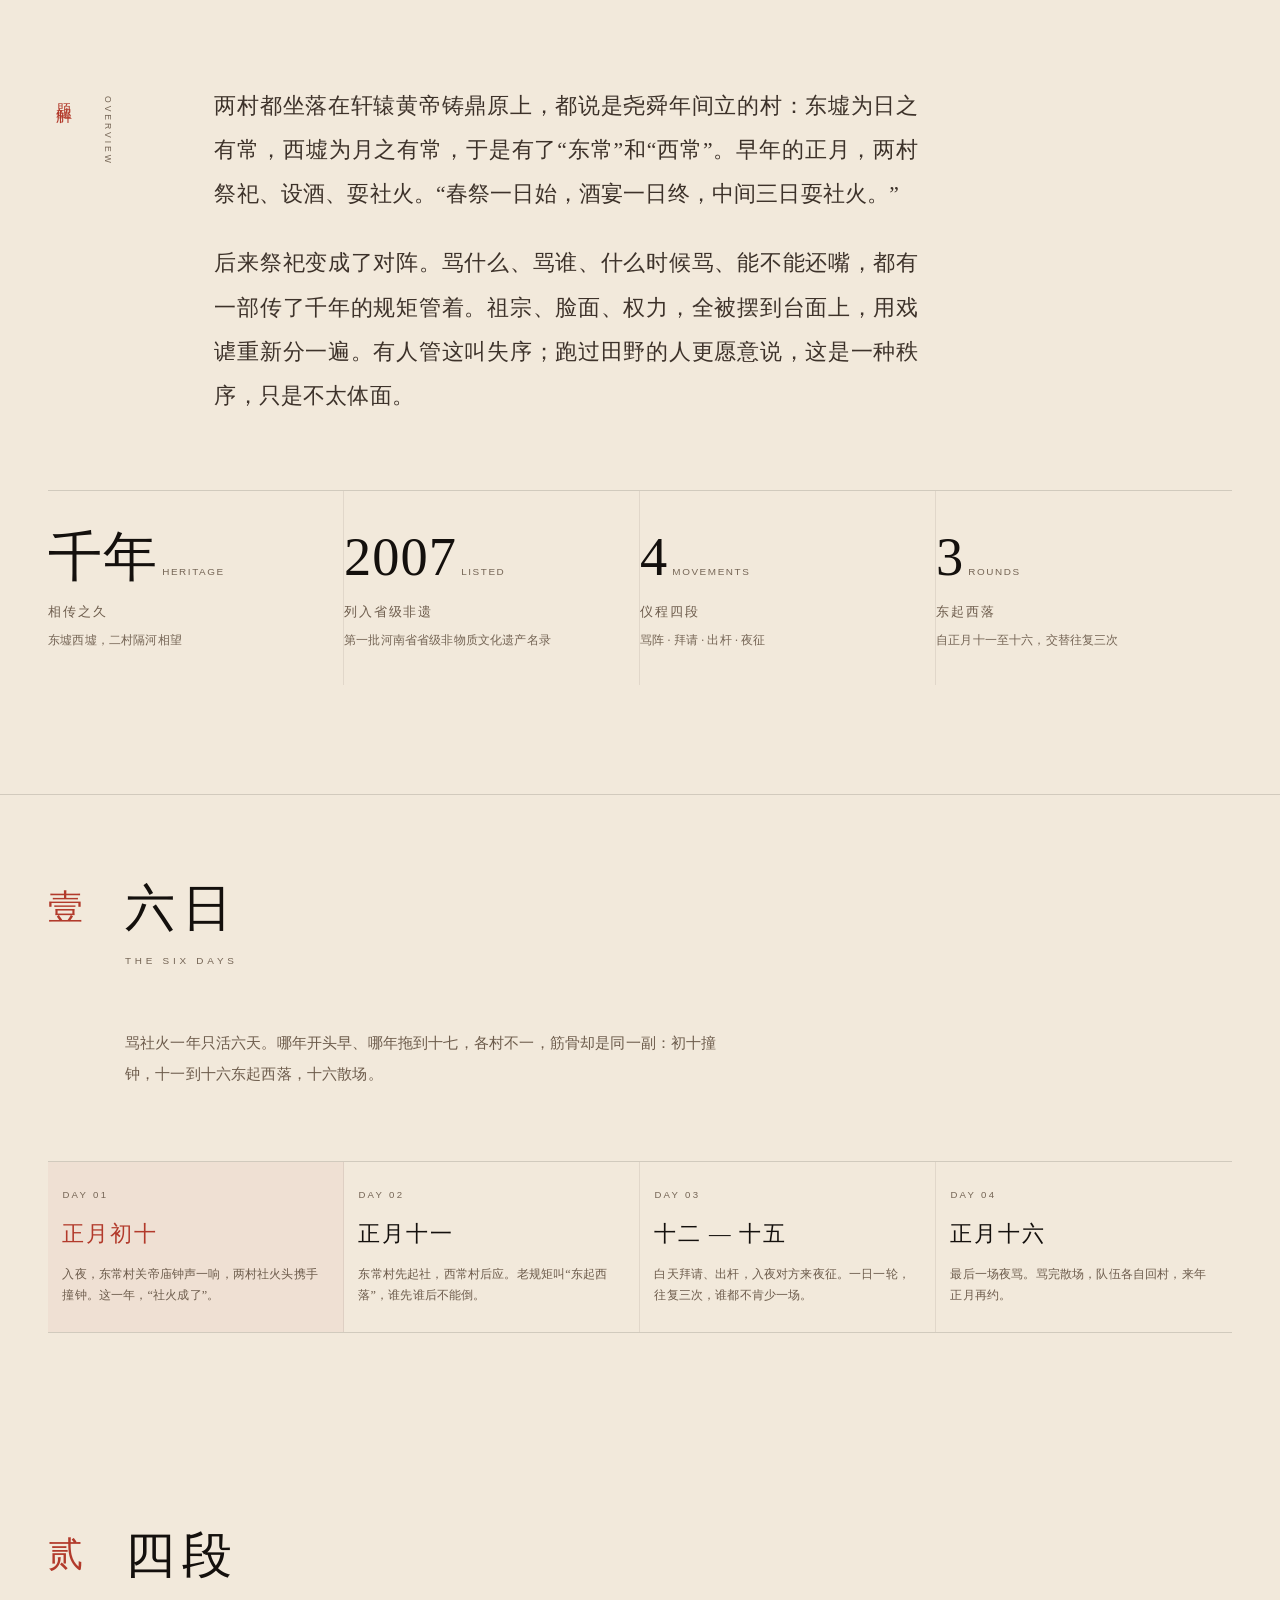
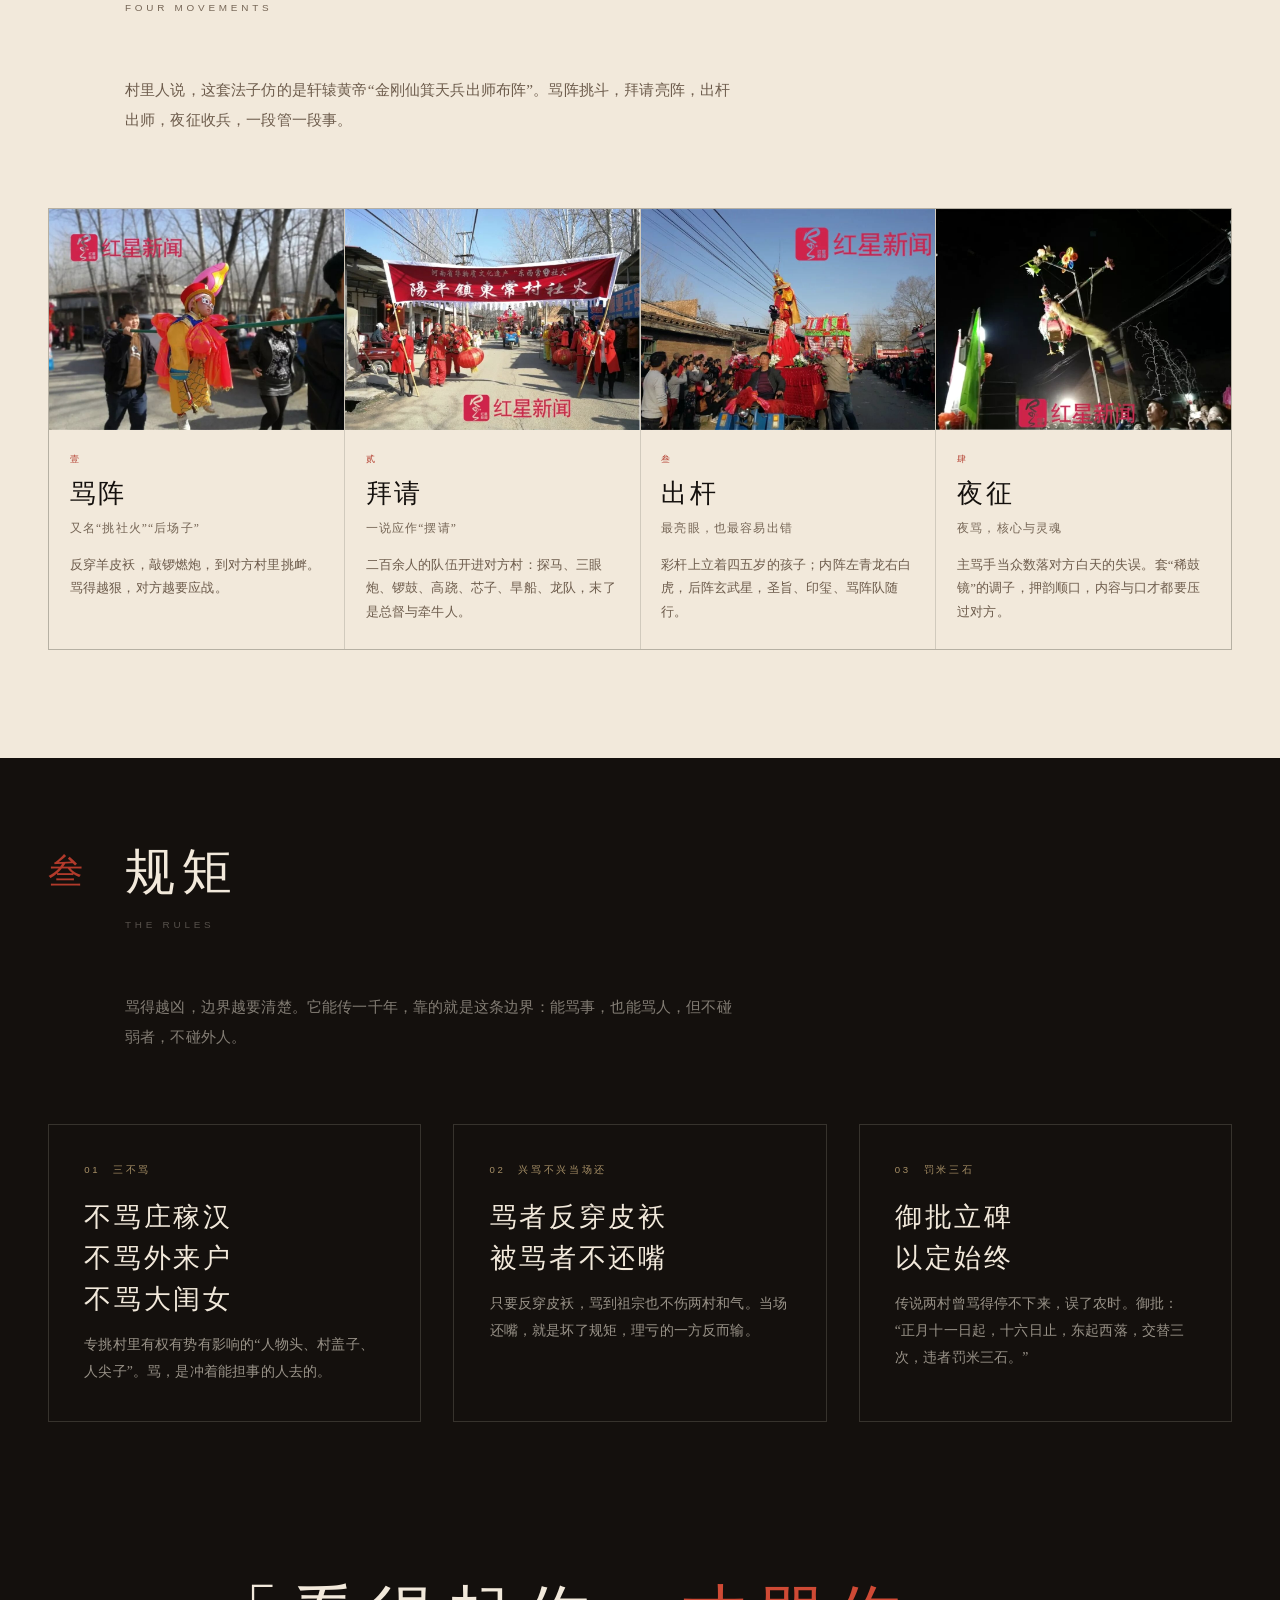
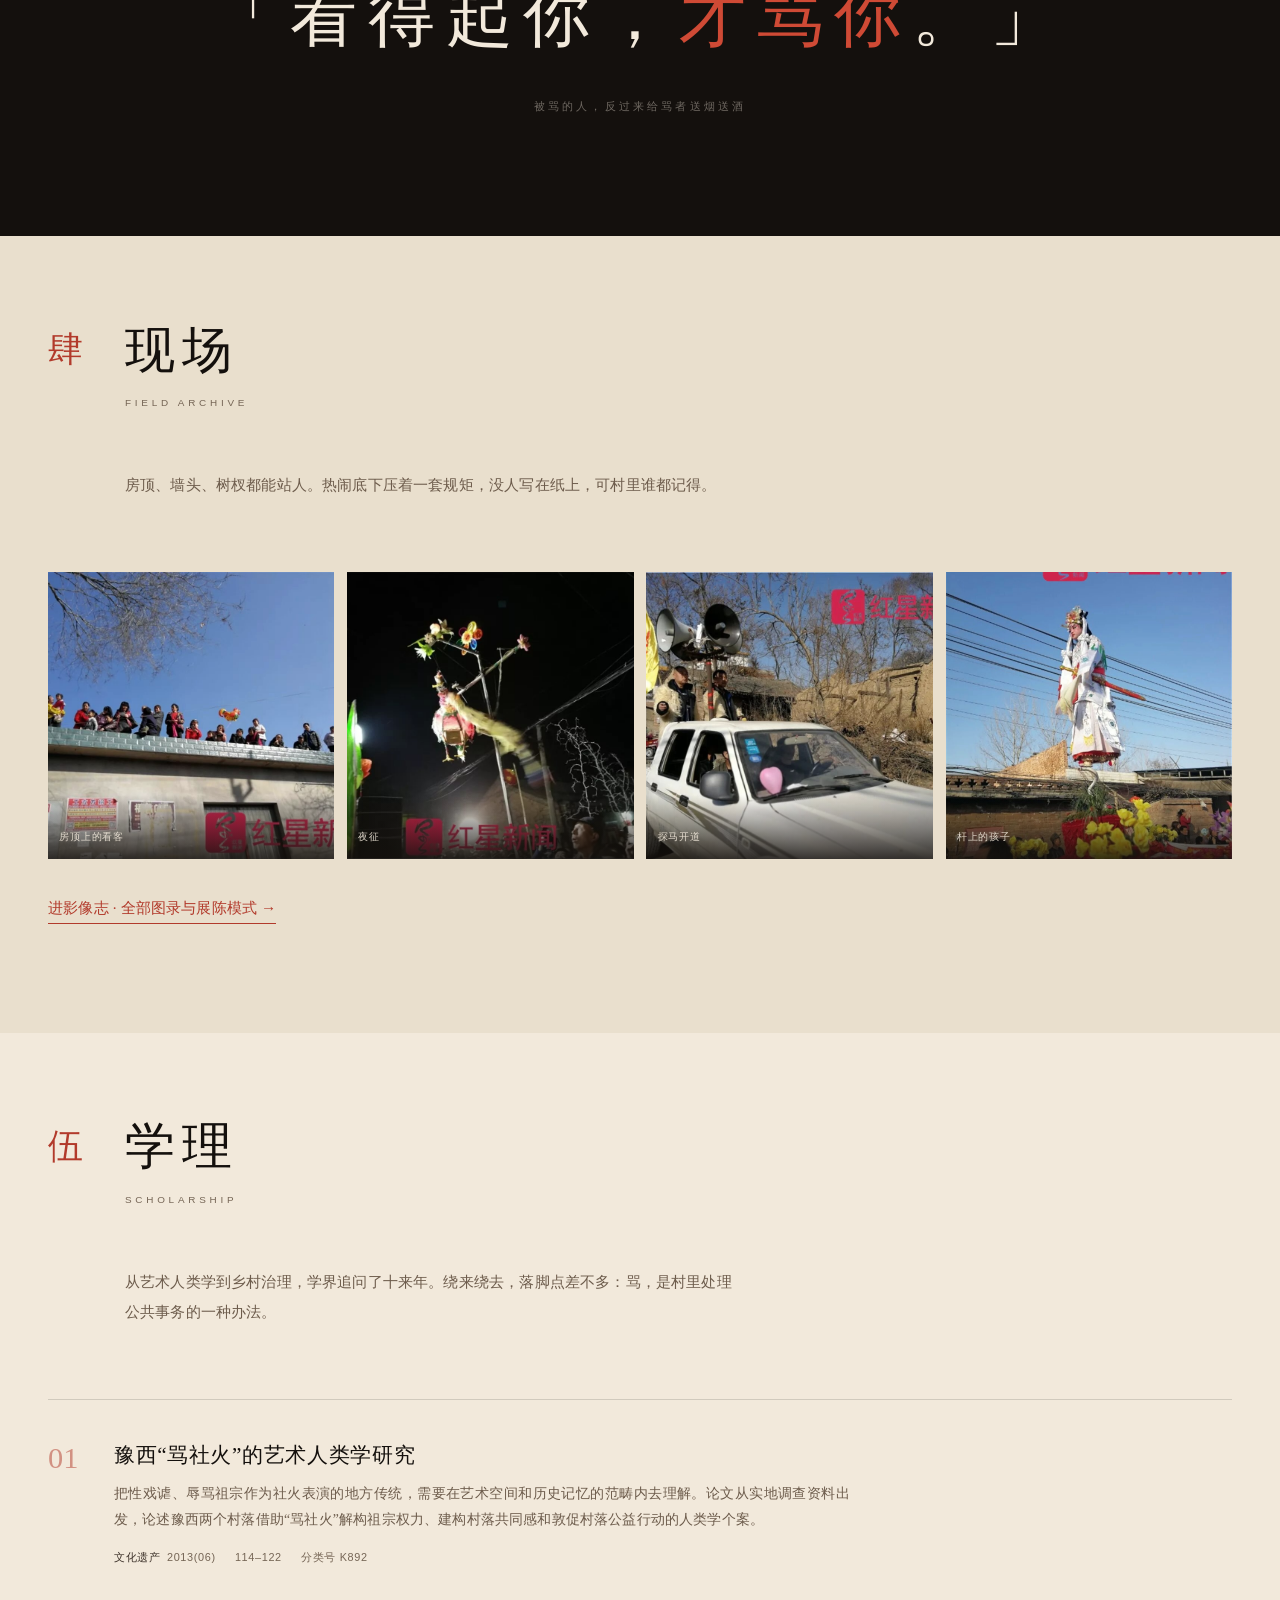
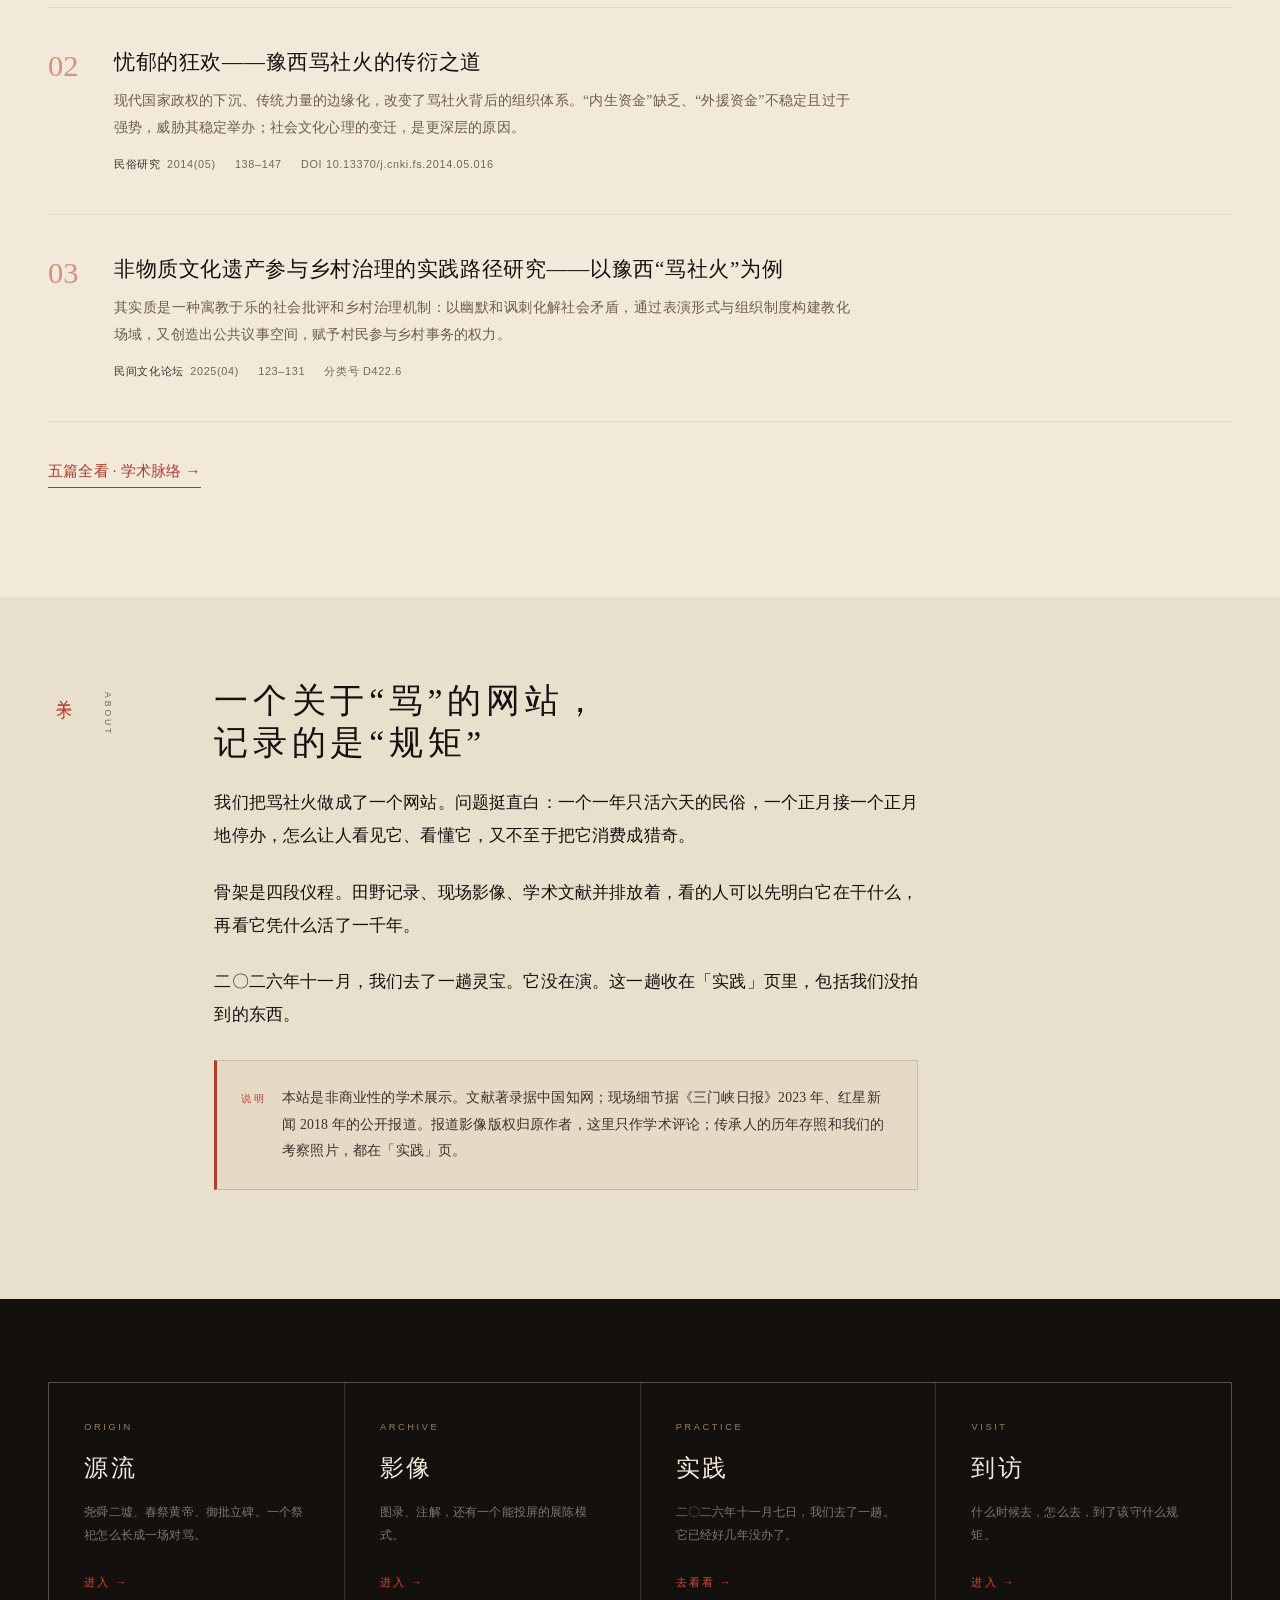
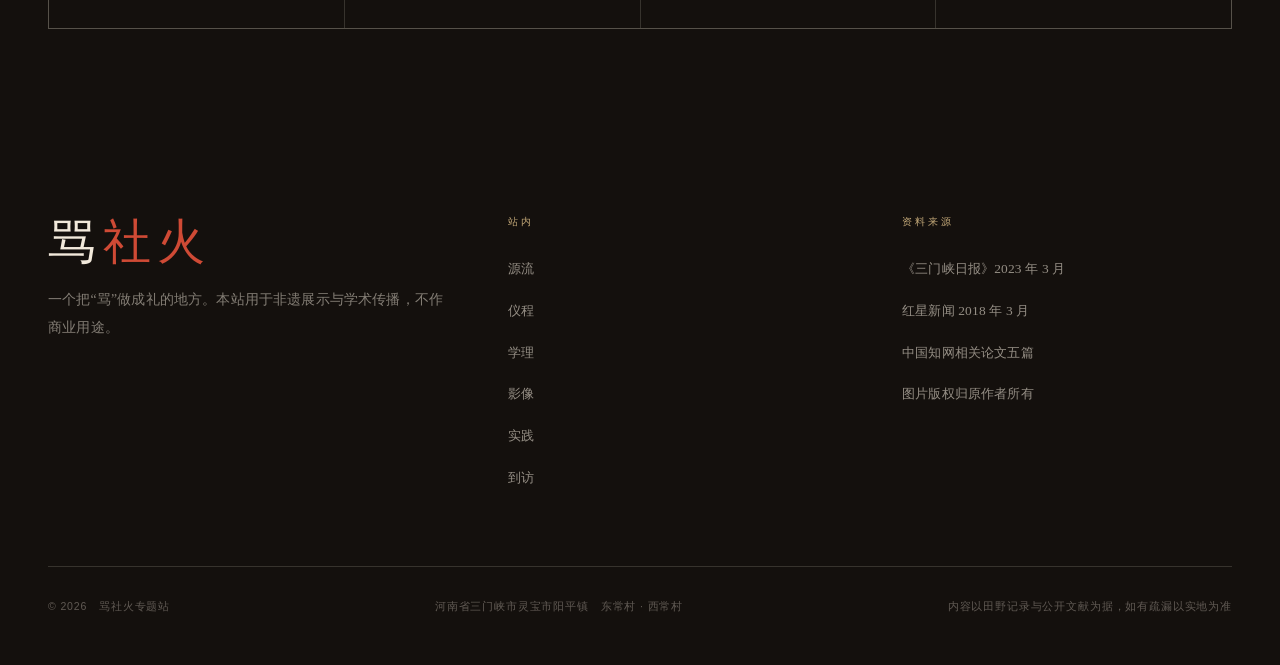
==== commit ae0e31d3: "订正术语：戏鼓经 → 稀鼓镜（七鼓经） 据传承人口述订正：鼓点稀疏称「稀鼓镜」，镜取警示义，照人也照己； 鼓点敲七下骂一句、每句七字押韵，故又称「七鼓经」。 夜征一段补入鼓点节奏，语言标本补全名目解释" ====
--- a/index.html
+++ b/index.html
@@ -198,7 +198,7 @@
           <p class="four__no">肆</p>
           <p class="four__t">夜征</p>
           <p class="four__alias">夜骂，核心与灵魂</p>
-          <p class="four__d">主骂手当众数落对方白天的失误。押韵、顺口、戏鼓经，内容与口才都要压倒对方。</p>
+          <p class="four__d">主骂手当众数落对方白天的失误。套“稀鼓镜”的调子，押韵顺口，内容与口才都要压过对方。</p>
         </div>
       </a>
     </div>
